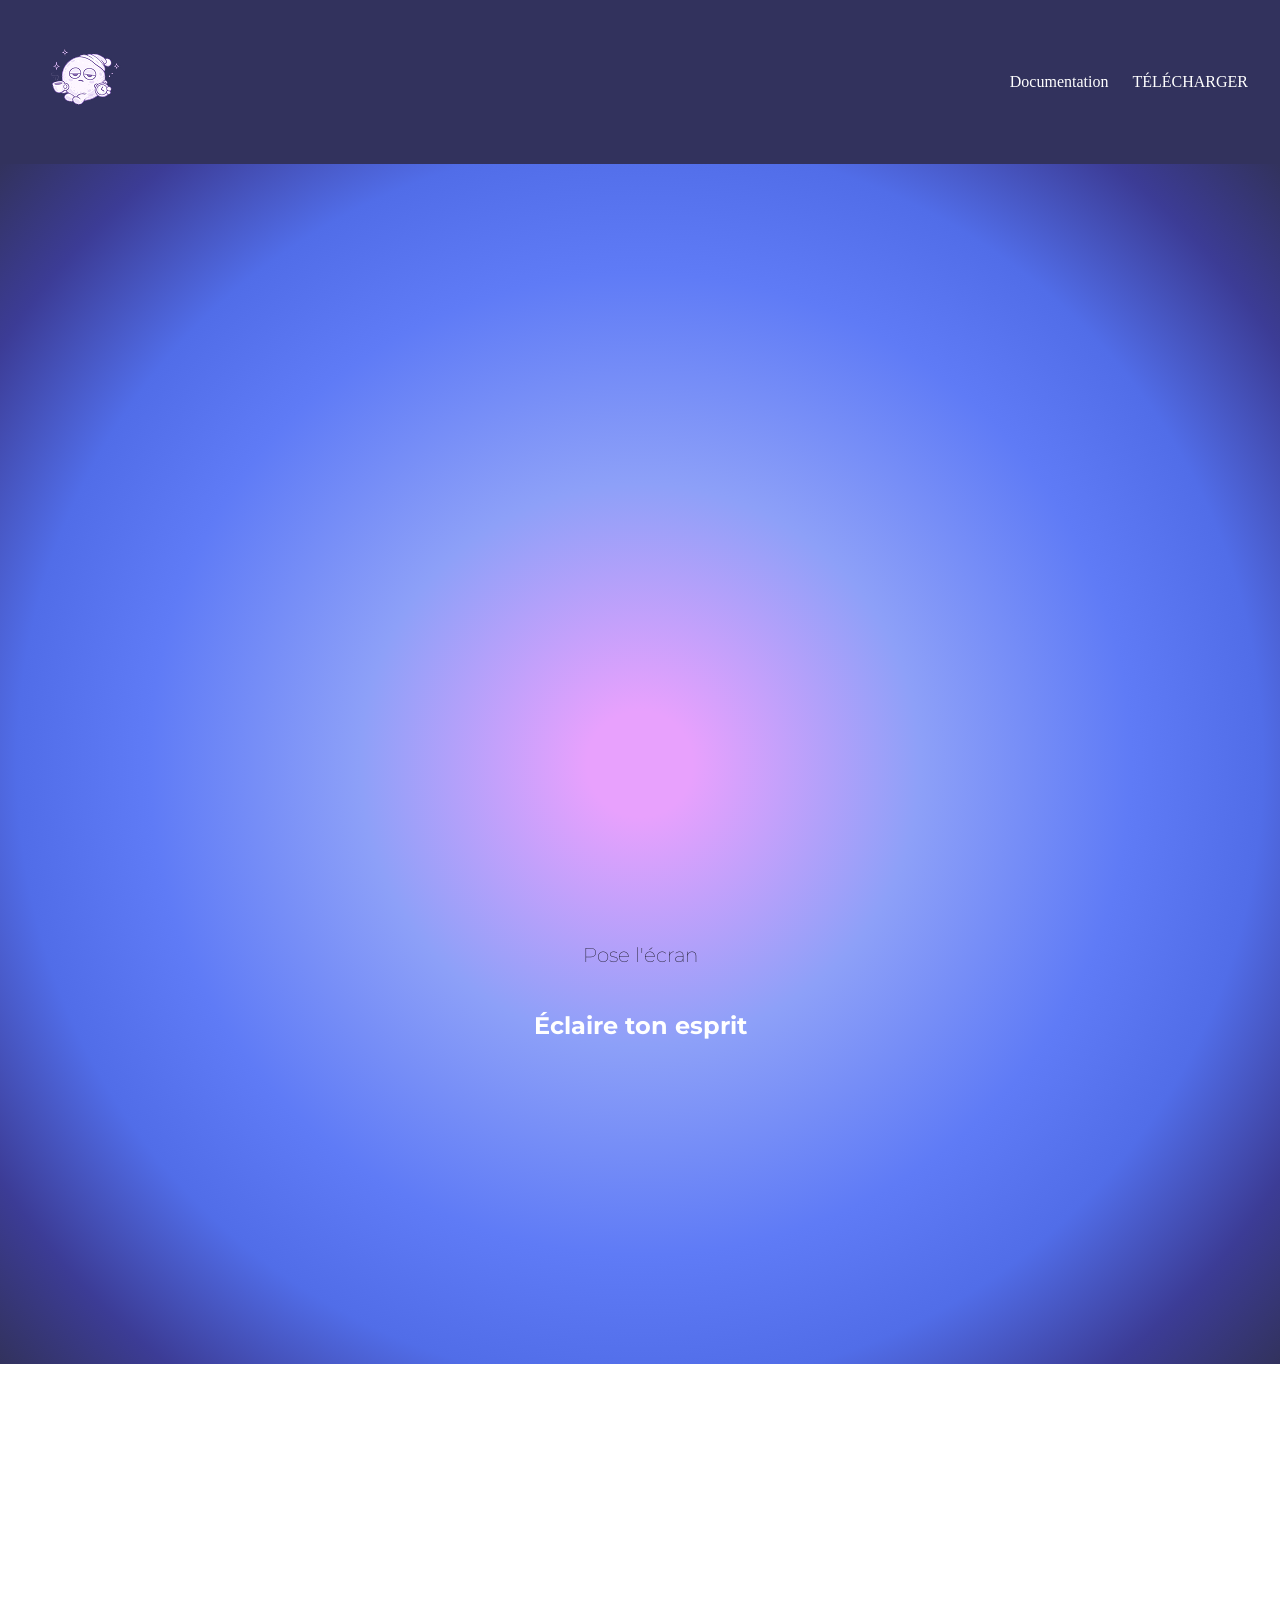
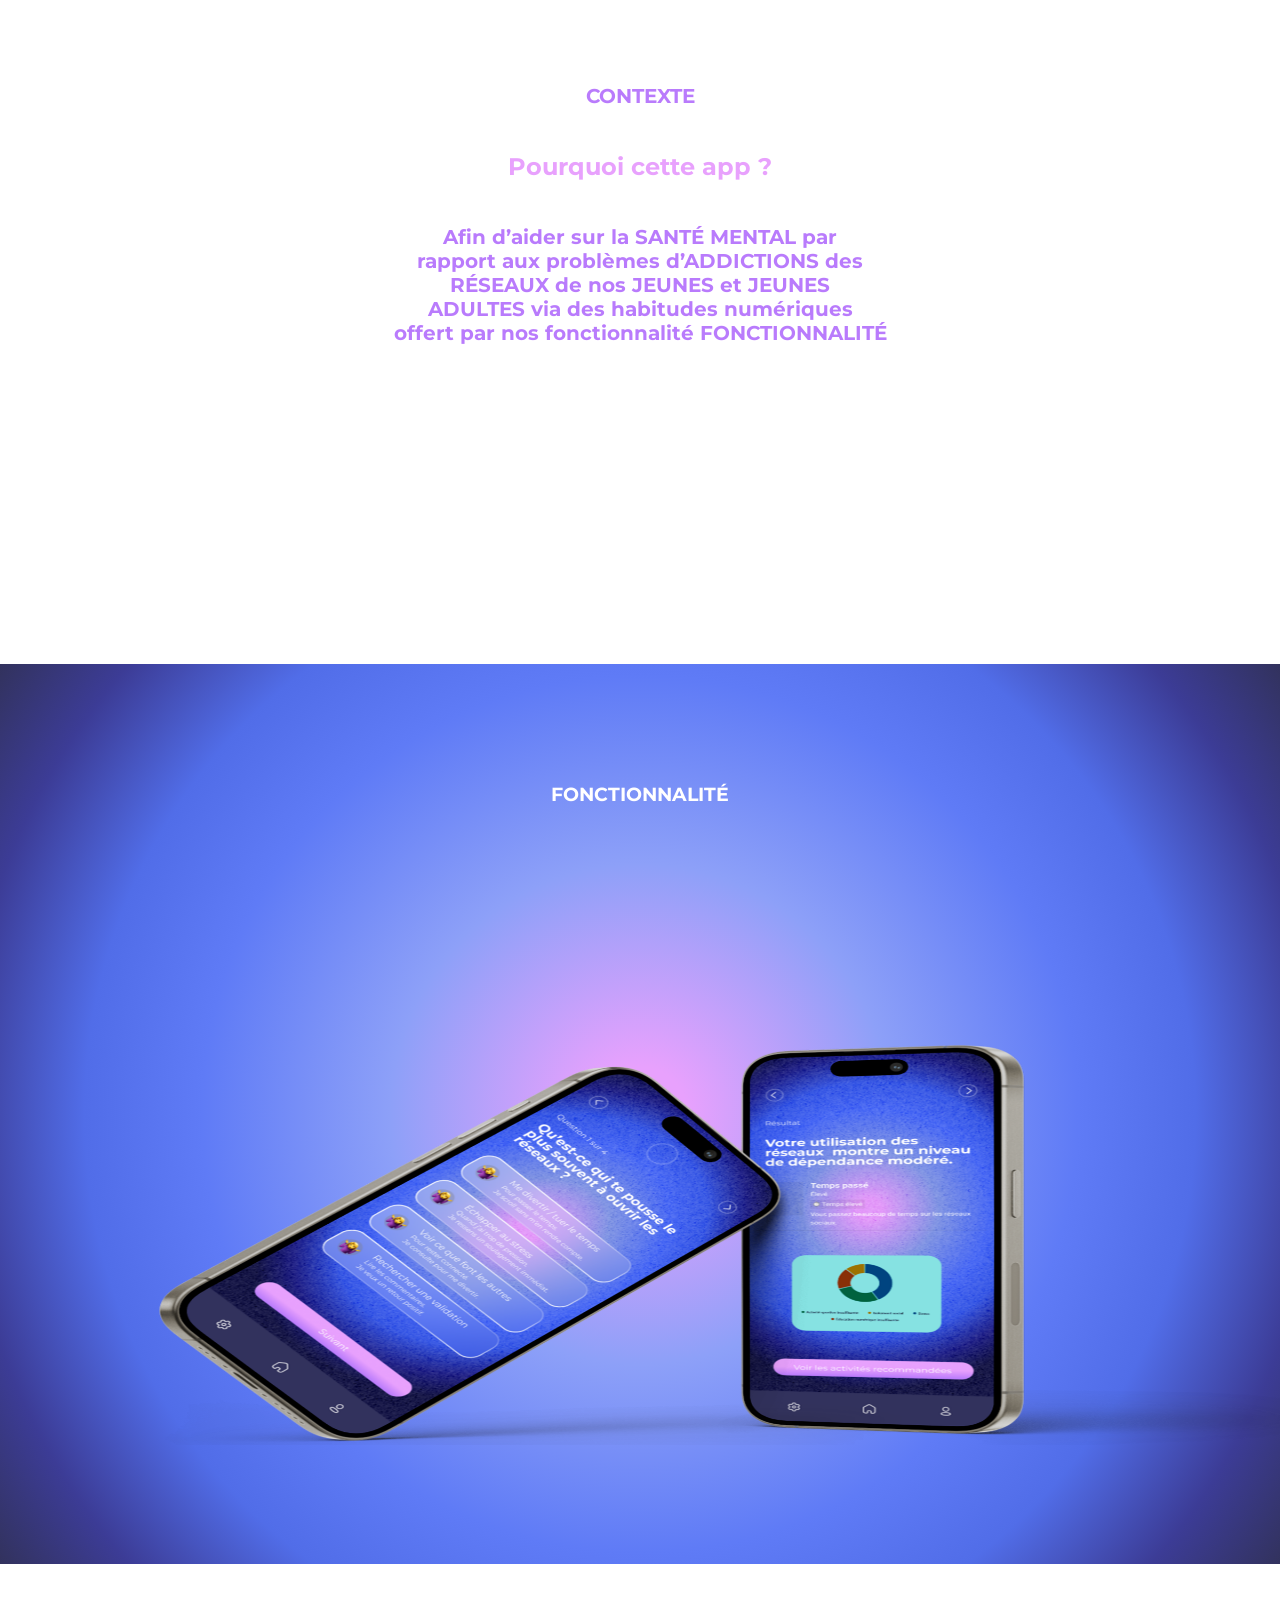
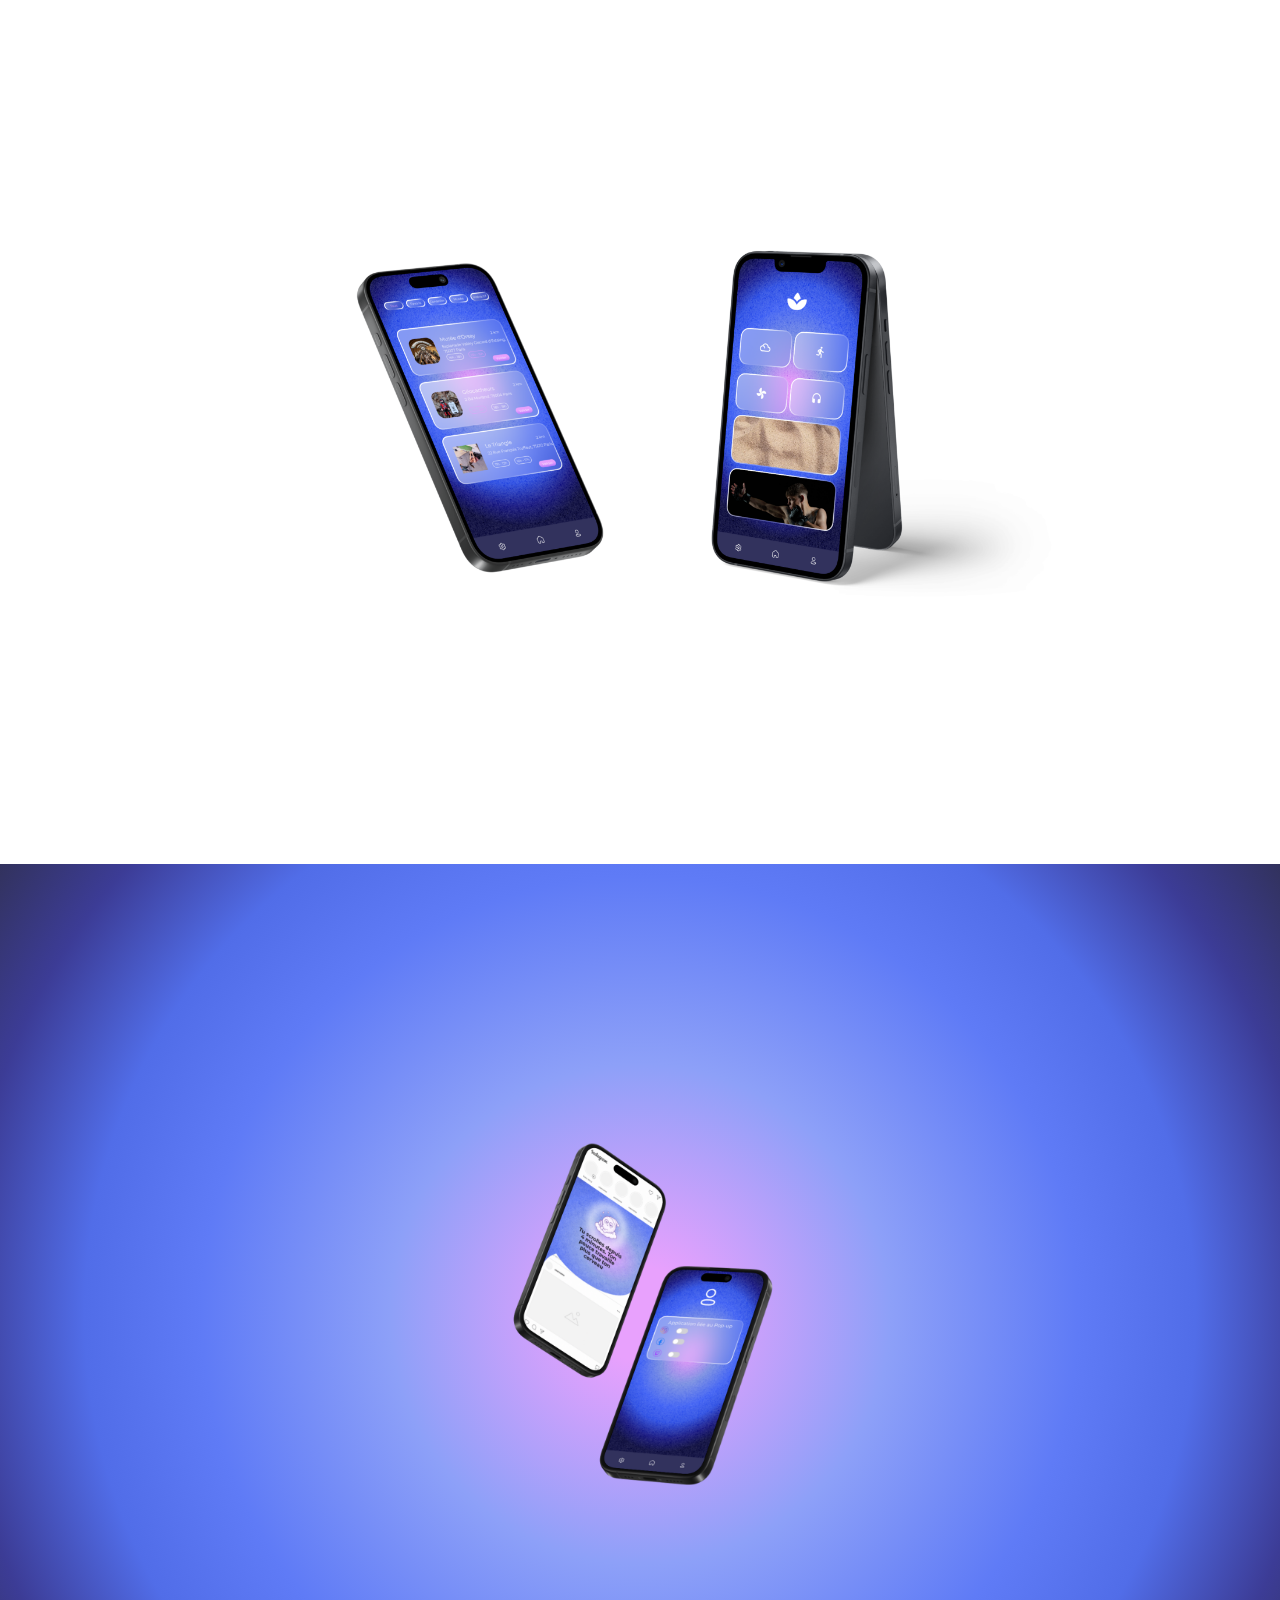
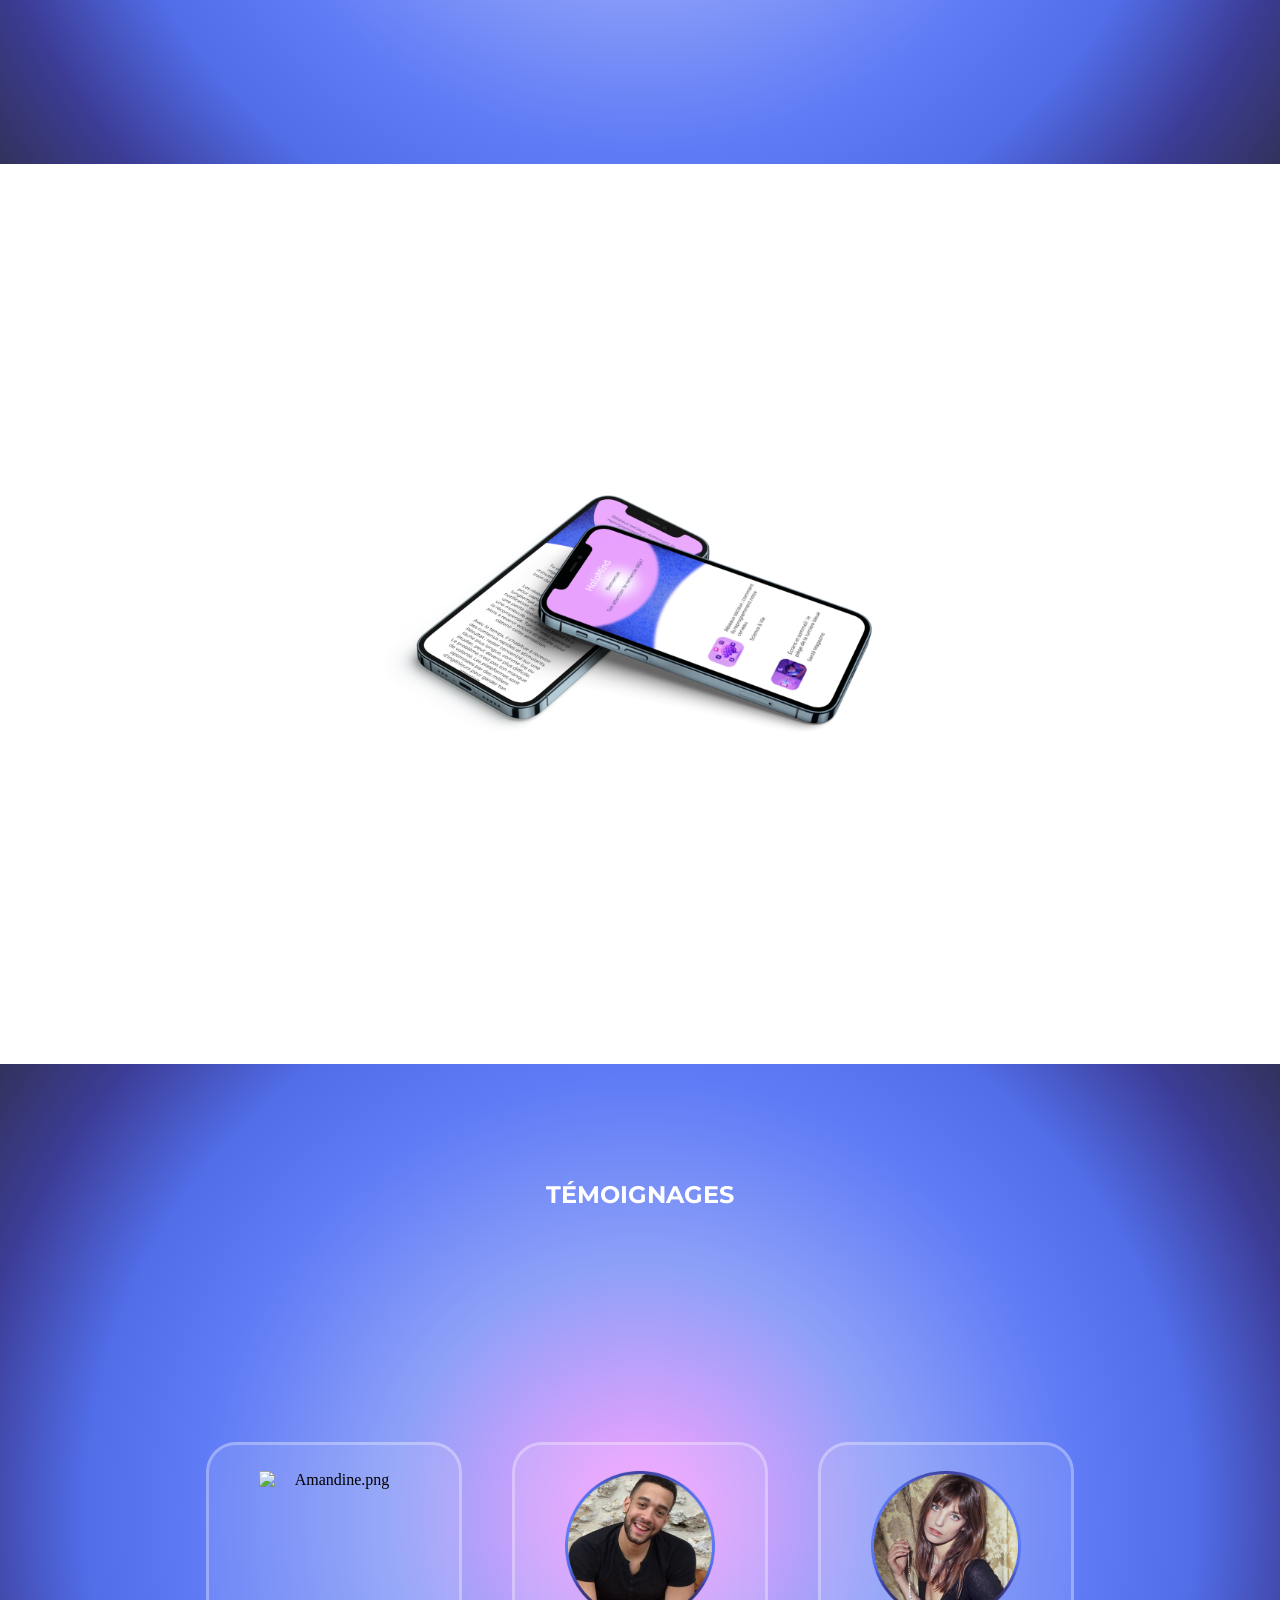
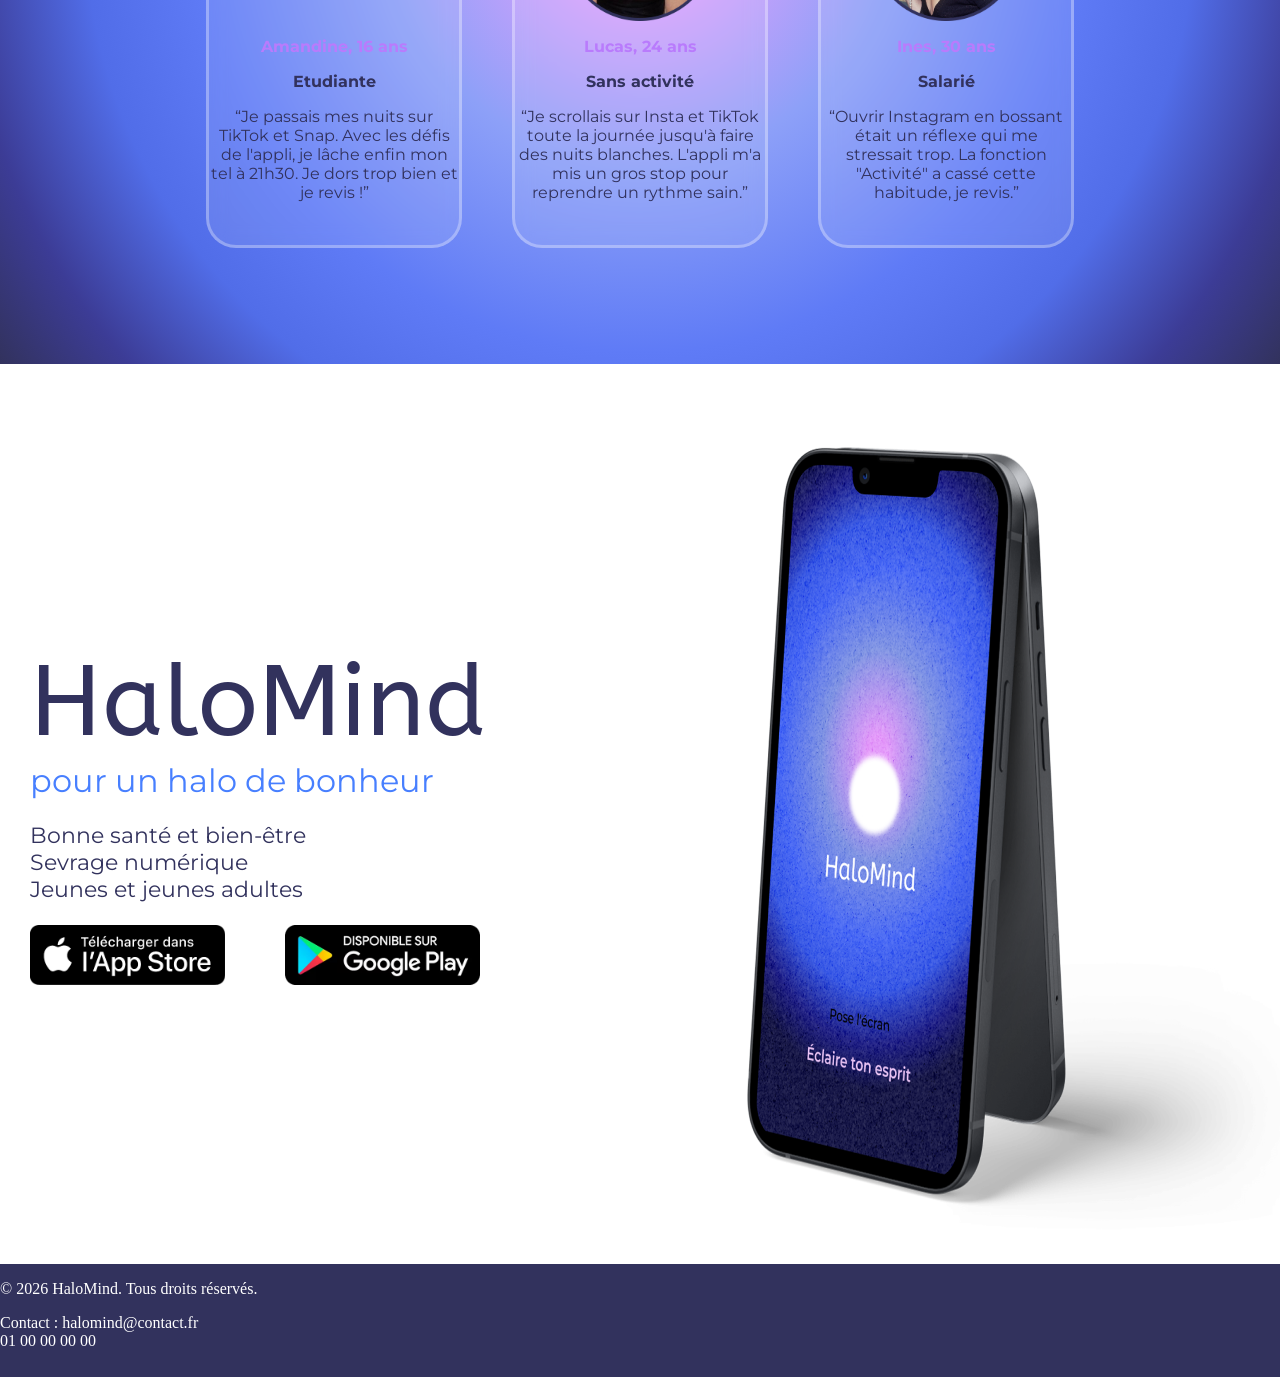
==== index.html @ 7bf3bd56 "12:58" ====
<!DOCTYPE html>
<html>
  <head>
        <meta charset="utf-8" />
        <meta name="viewport" content="width=device-width" />
        <title>Landing Page</title>
        <link rel="stylesheet" href="style.css">
        <link href='https://fonts.googleapis.com/css?family=Montserrat' rel='stylesheet'>
        <link href='https://fonts.googleapis.com/css?family=ABeeZee' rel='stylesheet'>
  </head>
    <body>
        <header>
            <img src="img/logoHaloMind.png" alt="logoHaloMind">
            <div class="text_1_header">
                <a href="doc.html">Documentation</a>
                <a href="#">TÉLÉCHARGER</a>
            </div>
        </header>

        <section id="hero_header" class="radial">
            <p class="text_1_hero_header">Pose l'écran</p>
            <p class="text_2_hero_header">Éclaire ton esprit</p>
        </section>

        <section id="contexte">
            <p class="text_1_context">CONTEXTE</p>
            <p class="text_2_context">Pourquoi cette app ?</p>
            <p class="text_3_context">Afin d’aider sur la SANTÉ MENTAL par<br>rapport aux problèmes d’ADDICTIONS des<br>RÉSEAUX de nos JEUNES et JEUNES<br>ADULTES via des habitudes numériques<br>offert par nos fonctionnalité FONCTIONNALITÉ</p>
        </section>

        <section id="fonctionnalité">
            <article id="fonctionnalite" class="radial">
                <h1 class="h1_fonctionnalite">FONCTIONNALITÉ</h1>
                <img class="img_temoignages" src="img/landing_page/3.fonctionnalites/questionnaire.png" alt="questionnaire.png">
            </article>
            <article id="activites-bien_etre">
                <img class="img_temoignages" src="img/landing_page/3.fonctionnalites/activites-bien_etre.png" alt="activites-bien_etre.png">
            </article>
            <article id="interaction" class="radial">
                <img class="img_temoignages" src="img/landing_page/3.fonctionnalites/interaction.png" alt="interaction.png">
            </article>
            <article id="educatif">
                <img class="img_temoignages" src="img/landing_page/3.fonctionnalites/educatif.png" alt="educatif.png">
            </article>
        </section>

        <section id="temoignages" class="radial">
            <h1>TÉMOIGNAGES</h1>
                <div id="articles_temoignages">
                    <article class="article_temoignages">
                        <img class="image_temoignages" src="img/landing_page/4.temoignages/Amandine.png" alt="Amandine.png">
                        <div class="text_temoignages">
                            <p class="texte_1_temoignages">Amandine, 16 ans</p>
                            <p class="texte_2_temoignages">Etudiante</p>
                            <p class="texte_3_temoignages">“Je passais mes nuits sur TikTok et Snap. Avec les défis de l'appli, je lâche enfin mon tel à 21h30. Je dors trop bien et je revis !”</p>
                        </div>
                    </article>
                    <article class="article_temoignages">
                        <img class="image_temoignages" src="img/landing_page/4.temoignages/Lucas.png" alt="Amandine.png">
                        <div class="text_temoignages">
                            <p class="texte_1_temoignages">Lucas, 24 ans</p>
                            <p class="texte_2_temoignages">Sans activité</p>
                            <p class="texte_3_temoignages">“Je scrollais sur Insta et TikTok toute la journée jusqu'à faire des nuits blanches. L'appli m'a mis un gros stop pour reprendre un rythme sain.”</p>
                        </div>
                    </article>
                    <article class="article_temoignages">
                        <img class="image_temoignages" src="img/landing_page/4.temoignages/Ines.png" alt="Amandine.png">
                        <div class="text_temoignages">
                            <p class="texte_1_temoignages">Ines, 30 ans</p>
                            <p class="texte_2_temoignages">Salarié</p>
                            <p class="texte_3_temoignages">“Ouvrir Instagram en bossant était un réflexe qui me stressait trop. La fonction "Activité" a cassé cette habitude, je revis.”</p>
                        </div>
                    </article>
                </div>
        </section>

        <section id="download">
            <div id="gauche_download">
                <div id="text_download">
                    <p class="text_1_download">HaloMind</p>
                    <p class="text_2_download">pour un halo de bonheur</p>
                </div>
                <p class="text_3_download">Bonne santé et bien-être<br>Sevrage numérique<br>Jeunes et jeunes adultes</p>
                <div id="images_download">
                    <img class="images_download_1" src="img/landing_page/5.download/apple.png" alt="apple.png">
                    <img class="images_download_1" src="img/landing_page/5.download/google.png" alt="google.png">
                </div>
            </div>
            <div id="droite_download">
                <img class="image_download_2" src="img/landing_page/5.download/iphone.png" alt="iphone.png">
            </div>
        </section>

        <footer>
            <p>© 2026 HaloMind. Tous droits réservés.</p>
            <p>Contact : halomind@contact.fr<br>01 00 00 00 00</p>
            <img src="  " alt="">
        </footer>
    </body>
</html>
---- style.css ----
/* GENERAL */

html {
  height: 100%;
  width: 100%;
}

body{
  margin: 0;
  width: 100%;
  display: flex;
  flex-direction: column;
}

header{
  display: flex;
  justify-content: space-between;
  align-items: center;
  background: #32325D;
  height: 100px;
  padding: 32px 32px;
}

h1{
  display: flex;
  justify-content: center;
  color: white;
  margin: 0;
}

h4{
  display: flex;
  justify-content: center;
  color: white;
  margin: 0;
}

/* FOND RADIAL */

.radial {
  background: 
      url('../img/Rectangle 4169.png'),
      radial-gradient(circle, 
          rgb(232, 161, 253) 6%,   /* #E8A1FD à 100% */
          rgb(232, 161, 253) 6%,   /* #E8A1FD à 100% */
          rgb(141, 160, 248) 32%,  /* #8DA0F8 à 100% */
          rgb(95, 123, 246) 56%,   /* #5F7BF6 à 100% */
          rgb(81, 109, 232) 71%,   /* #516DE8 à 100% */
          rgb(60, 60, 150) 87%,    /* #3C3C96 à 100% */
          rgb(50, 50, 93) 100%     /* #32325D à 100% */
      );
  background-blend-mode: multiply; 
  background-size: cover;
  background-position: center;
}

/* HEADER */
header a{
  color: white;
  text-decoration: none;
}

header .text_1_header{
  display: flex;
  gap: 24px;
}

/* HERO_HEADER */

#hero_header {
  display: flex;
  flex-direction: column;
  justify-content: flex-end;
  align-items: center;
  padding-bottom: 300px;
  width: 100%;
  min-height: 100vh;
  display: flex;
}

.text_1_hero_header{
  font-size: 20px;
  font-weight: lighter;
  font-family: 'Montserrat';
}

.text_2_hero_header{
  font-size: 24px;
  font-weight: bold;
  font-family: 'Montserrat';
  color: white;
}

/* CONTEXTE */

#contexte{
  display: flex;
  flex-direction: column;
  justify-content: center;
  align-items: center;
  text-align: center;
  height: 100vh;
}

.text_1_context{
  font-size: 20px;
  font-weight: bold;
  font-family: 'Montserrat';
  color: #B97BFC;
}

.text_2_context{
  font-size: 24px;
  font-weight: bold;
  font-family: 'Montserrat';
  color: #E8A1FD;
}

.text_3_context{
  font-size: 20px;
  font-weight: bold;
  font-family: 'Montserrat';
  color: #B97BFC
}

/* FONCTIONNALITE */

#fonctionnalité{
  display: flex;
  flex-direction: column;
}

.img_temoignages{
  height: 400px;
}

#fonctionnalite{
  display: flex;
  flex-direction: column;
  justify-content: space-around;
  height: 100vh;
}

.h1_fonctionnalite{
  justify-content: center;
  align-items: center;
  font-family: 'Montserrat';
}

#activites-bien_etre{
  display: flex;
  justify-content: center;
  align-items: center;
  height: 100vh;
}

#interaction{
  display: flex;
  justify-content: center;
  align-items: center;
  height: 100vh;
}

#educatif{
  display: flex;
  justify-content: center;
  align-items: center;
  height: 100vh;
}

/* TEMOIGNAGES */

#temoignages{
  display: flex;
  flex-direction: column;
  justify-content: space-around;
  height: 100vh;
}

#temoignages h1{
  font-family: 'Montserrat';
}

#articles_temoignages{
  display: flex;
  justify-content: center;
  gap: 50px;
}

.article_temoignages{
  display: flex;
  flex-direction: column;
  justify-content: center;
  align-items: center;
  text-align: center;
  height: 400px;
  width: 250px;
  border-radius: 30px;
  background: rgba(255, 255, 255, 0.1);
  backdrop-filter: blur(10px);
  border: 3px solid rgb(255, 255, 255, 0.3);
}

.image_temoignages{
  height: 150px;
  width: 150px;
}

.texte_1_temoignages{
  color: #B97BFC;
  font-weight:bold;
  font-family: 'Montserrat';
}

.texte_2_temoignages{
  color: #32325D;
  font-family: 'Montserrat';
  font-weight:bold;
}

.texte_3_temoignages{
  color: #32325D;
  font-family: 'Montserrat';
  /* font-weight: lighter; */
}

/* DOWNLOAD */

#download{
  display: flex;
  height: 100vh;
}

#gauche_download{
  display: flex;
  flex-direction: column;
  padding-left: 30px;
  justify-content: center;
  width: 50%;
}

#text_download{
  display: flex;
  flex-direction: column;
}

.text_1_download{
  font-size: 100px;
  color: #32325D;
  font-family: 'ABeeZee';
  margin: 0;
}

.text_2_download{
  font-size: 32px;
  color: #477FFF;
  font-family: 'Montserrat';
  padding: 0px;
  margin: 0;
}

.text_3_download{
  font-size: 22px;
  color: #32325D;
  font-family: 'Montserrat';
  padding: 0px;
}

#droite_download{
  display: flex;
  justify-content: flex-end;
  width: 50%;
}

#images_download{
  display: flex;
  gap: 60px;
}

.images_download_1{
  height: 60px;
}

.image_download_2{
  width: 533.33px;
}

/* FOOTER */

footer{
  height: 113px;
  background: #32325D;
}

footer p{
  color: white;
}
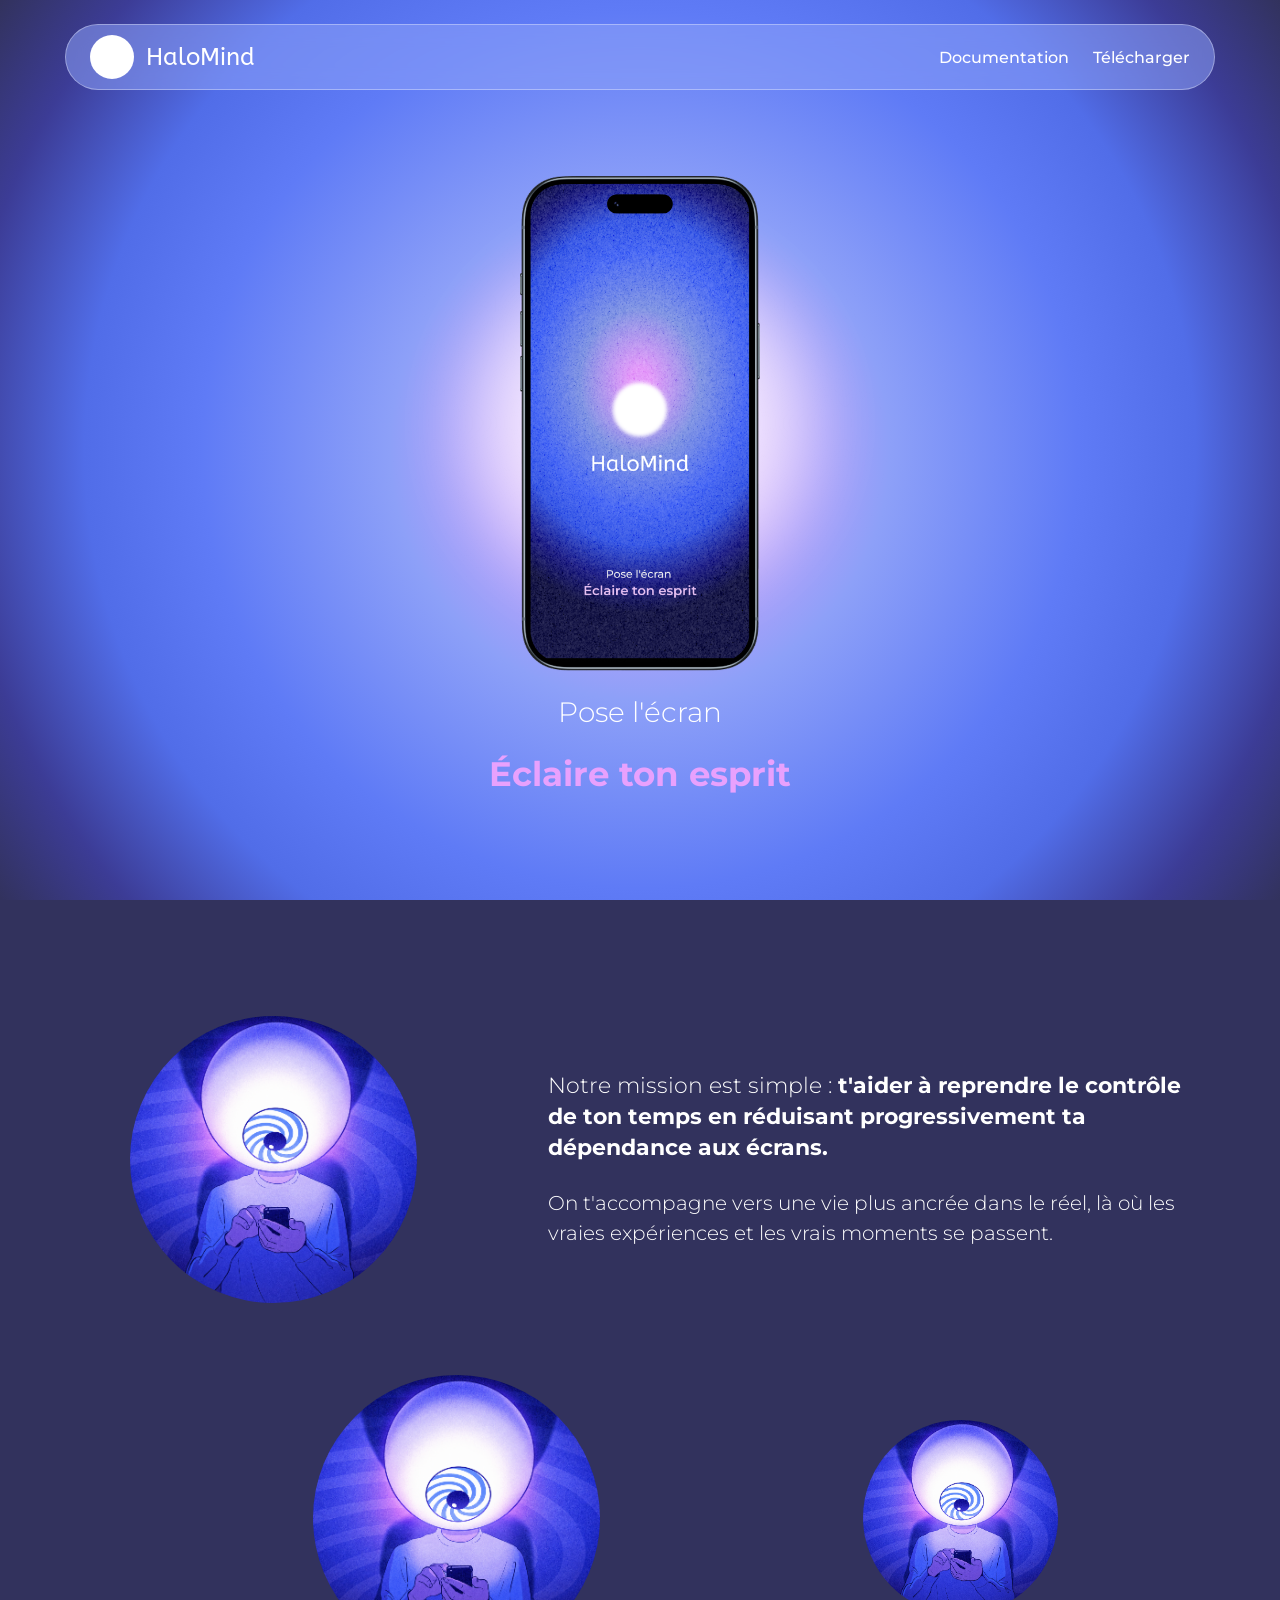
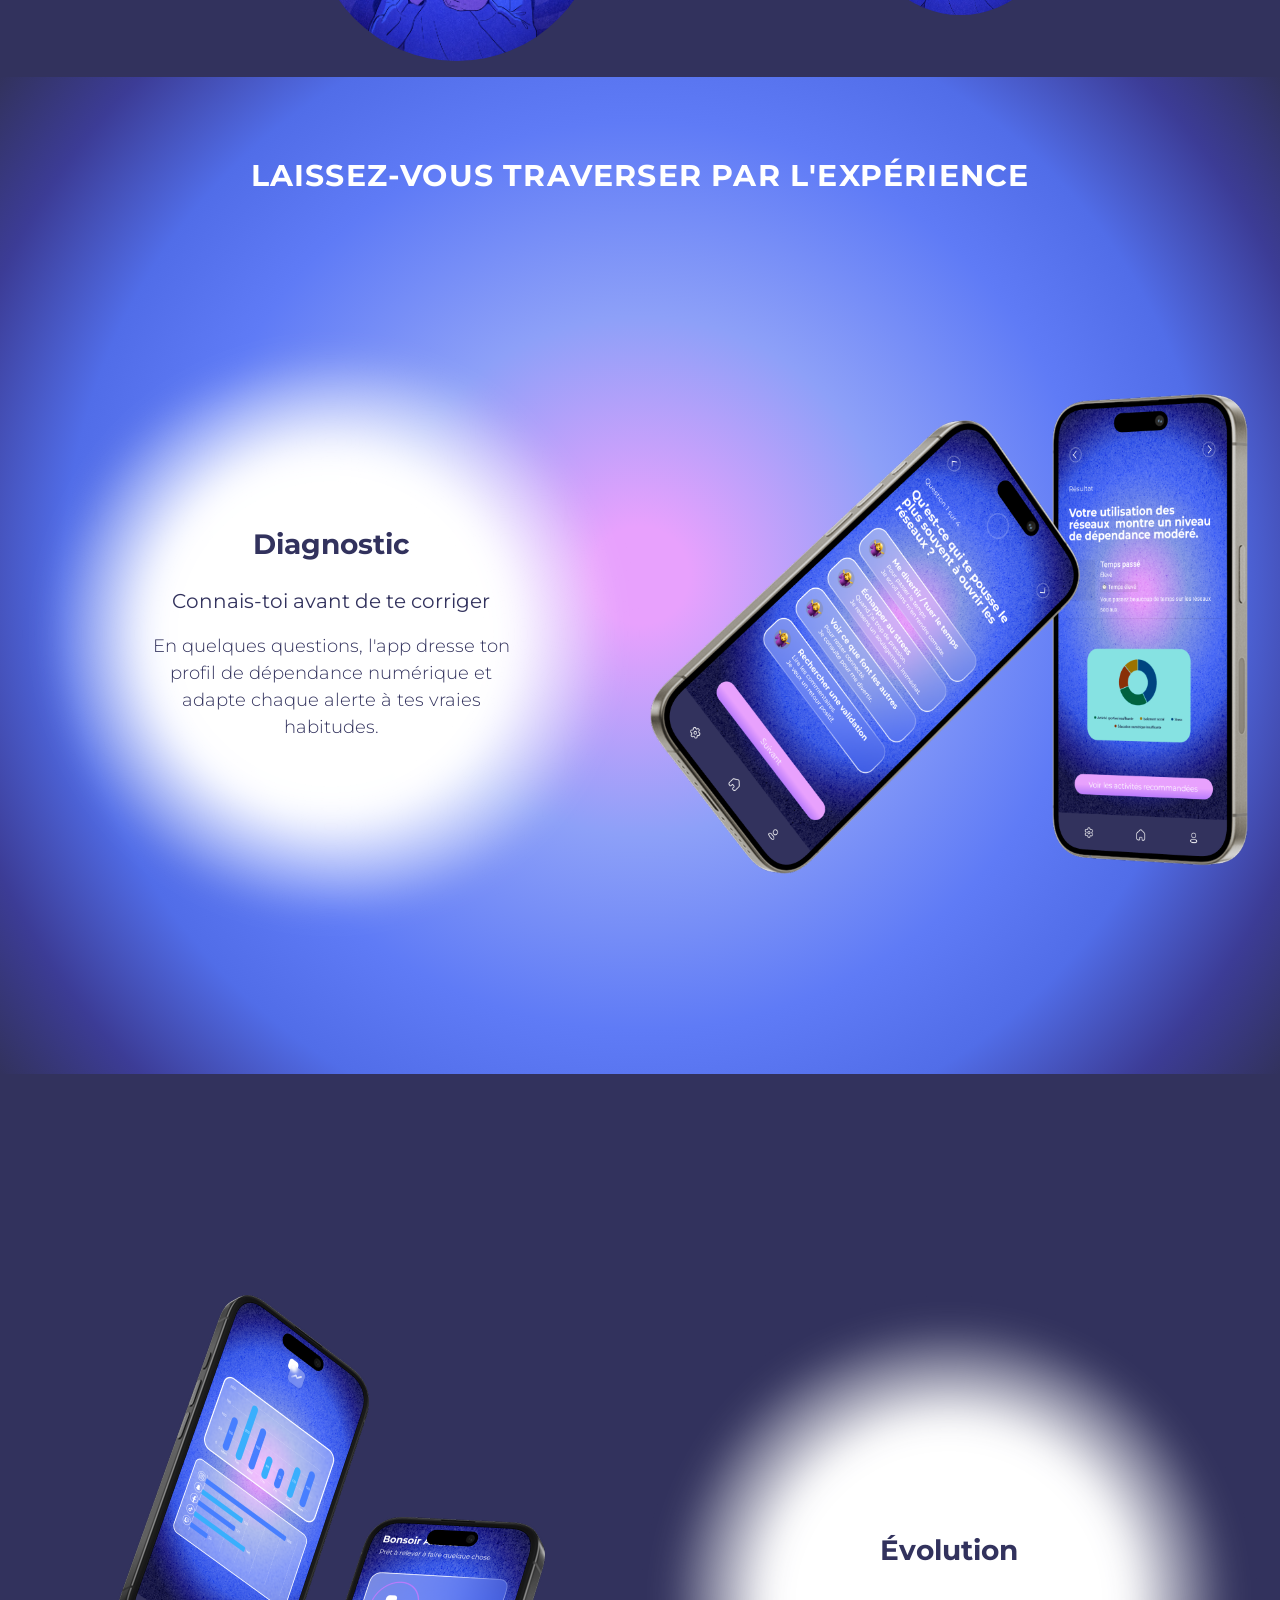
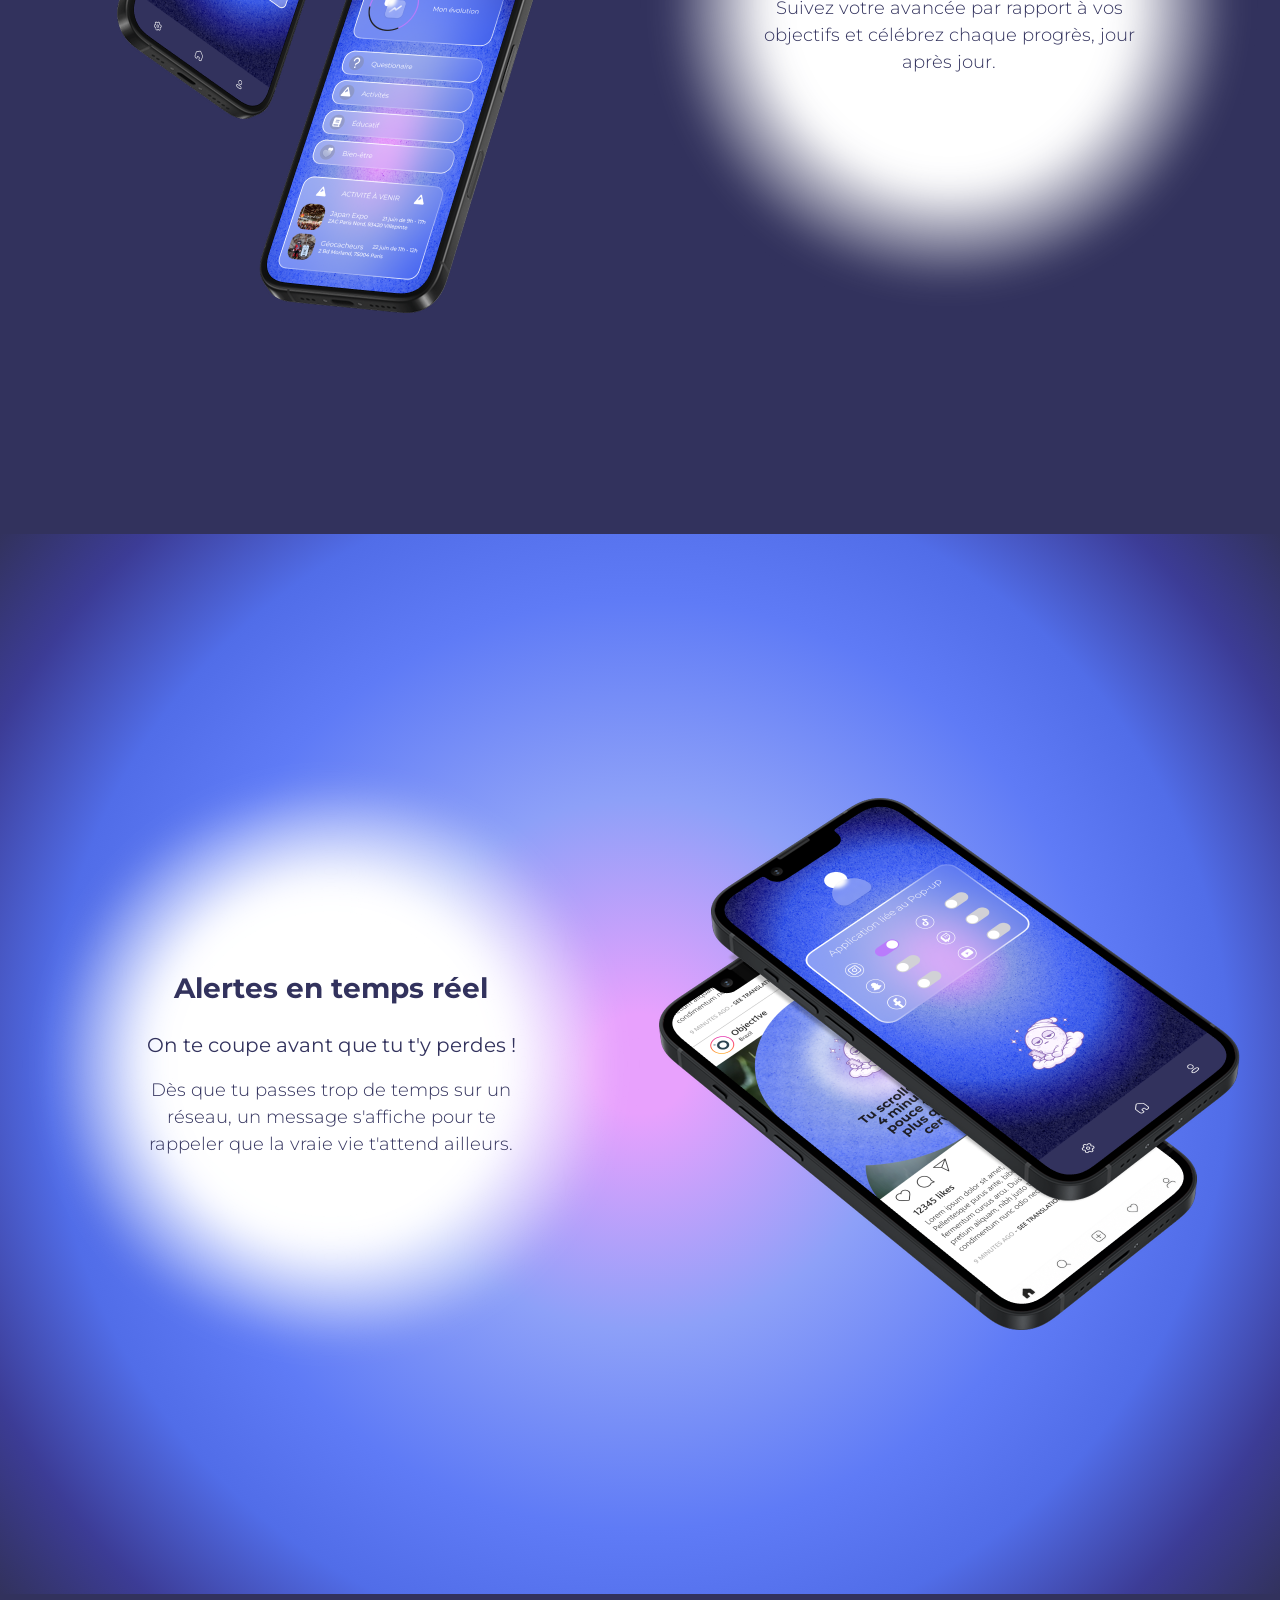
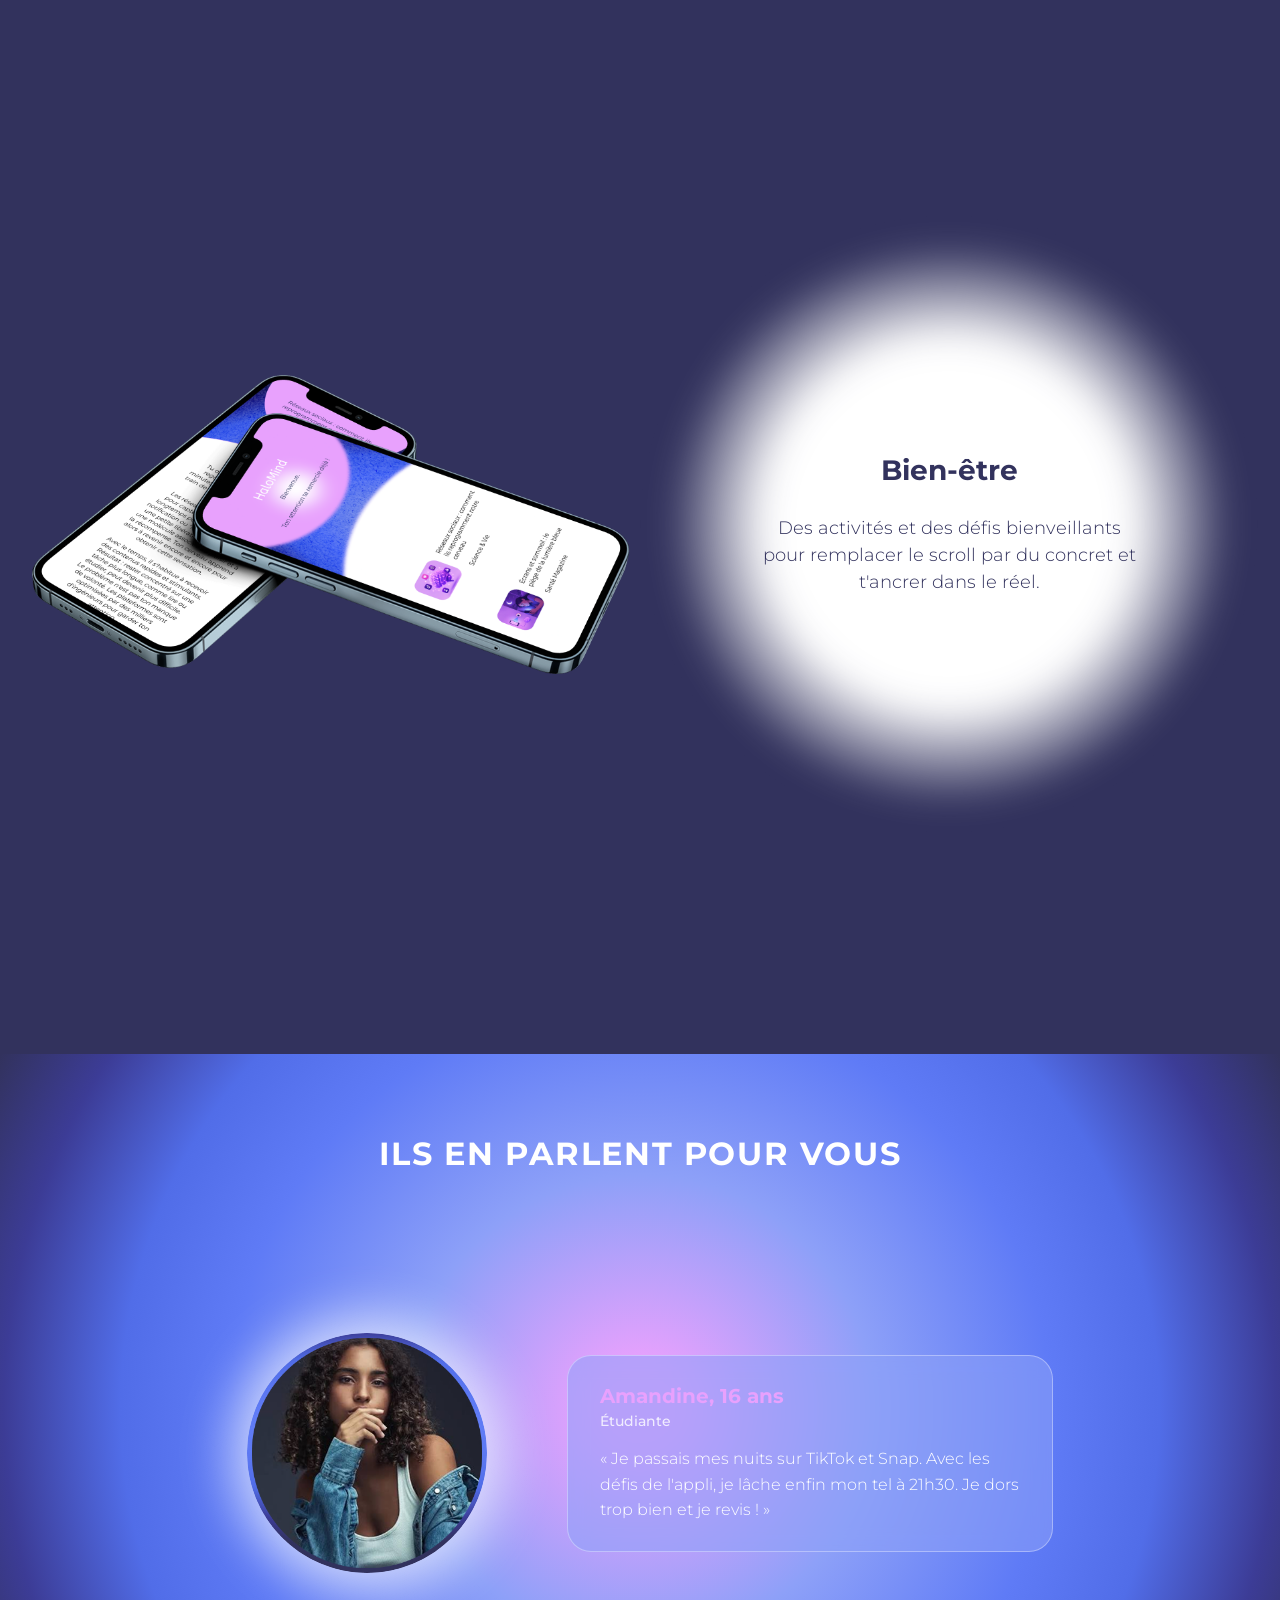
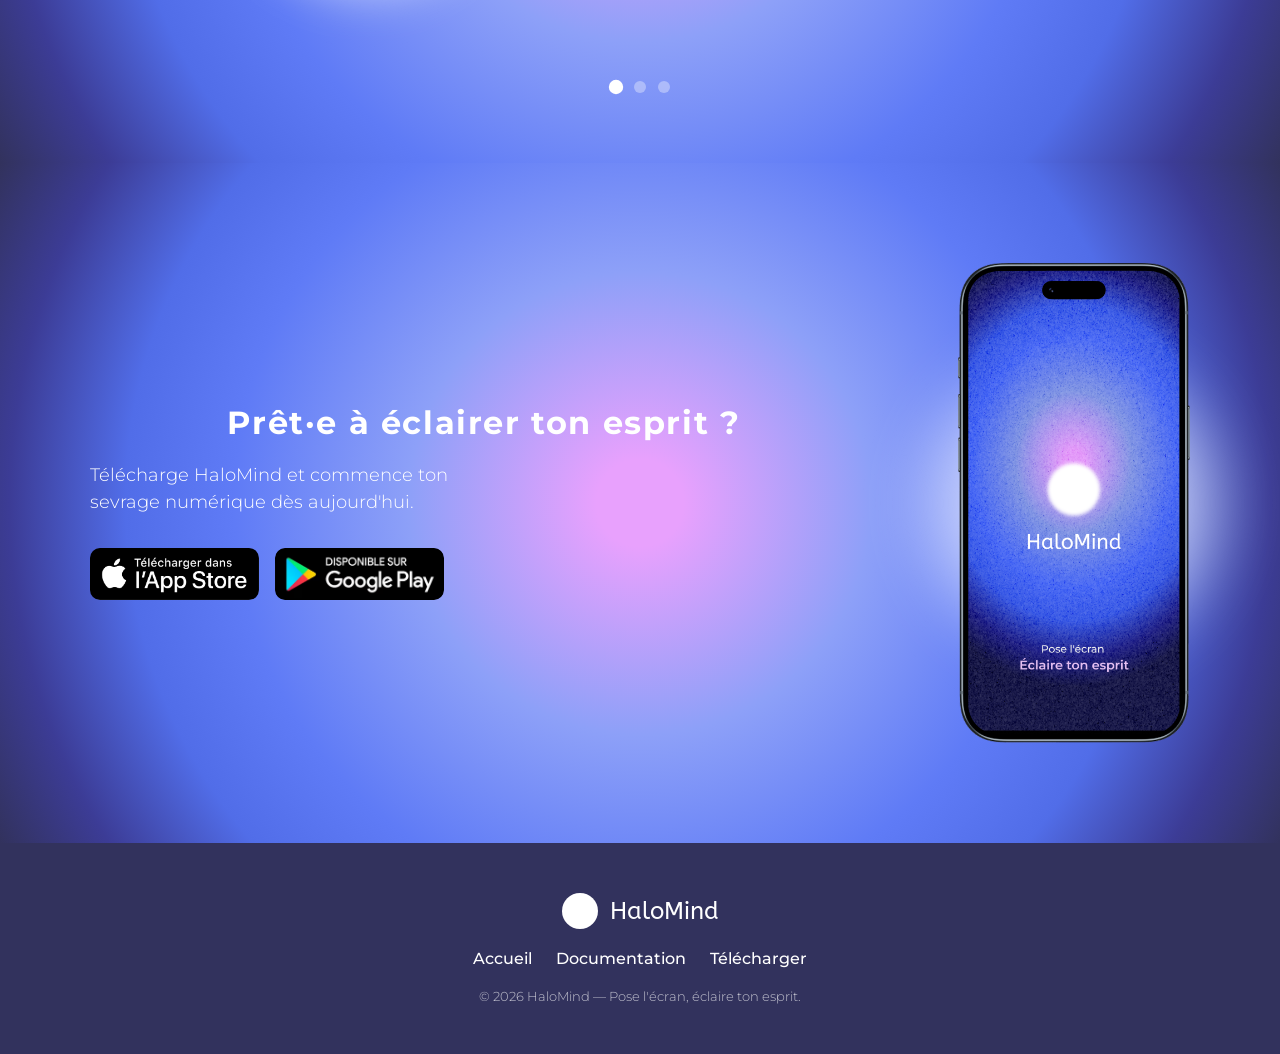
==== commit 4988733f: "Refonte landing : nav, hero, contexte, fonctionnalités, témoignages, download" ====
--- a/index.html
+++ b/index.html
@@ -5,96 +5,183 @@
         <meta name="viewport" content="width=device-width" />
         <title>Landing Page</title>
         <link rel="stylesheet" href="style.css">
-        <link href='https://fonts.googleapis.com/css?family=Montserrat' rel='stylesheet'>
-        <link href='https://fonts.googleapis.com/css?family=ABeeZee' rel='stylesheet'>
+        <link rel="stylesheet" href="index.css">
   </head>
     <body>
         <header>
-            <img src="img/logoHaloMind.png" alt="logoHaloMind">
-            <div class="text_1_header">
-                <a href="doc.html">Documentation</a>
-                <a href="#">TÉLÉCHARGER</a>
-            </div>
+            <nav class="navbar">
+                <a class="navbar__brand" href="index.html">
+                    <span class="circle"></span>
+                    <span class="navbar__name">HaloMind</span>
+                </a>
+                <div class="navbar__links">
+                    <a href="doc.html">Documentation</a>
+                    <a href="https://www.figma.com/proto/wf31OGe4L5dS1TVWhRtkSv/Application-Groupe-3?node-id=7284-3832&viewport=946%2C283%2C0.15&t=S5KwPIoOru4DIEJY-1&scaling=min-zoom&content-scaling=fixed&starting-point-node-id=7284%3A3832&show-proto-sidebar=1&page-id=1%3A3">Télécharger</a>
+                </div>
+            </nav>
         </header>
 
         <section id="hero_header" class="radial">
+            <div class="hero__stage">
+                <span class="hero__halo"></span>
+                <img class="hero__asset" src="img/header/hero.png" alt="Aperçu de l'application HaloMind">
+            </div>
             <p class="text_1_hero_header">Pose l'écran</p>
             <p class="text_2_hero_header">Éclaire ton esprit</p>
         </section>
 
         <section id="contexte">
-            <p class="text_1_context">CONTEXTE</p>
-            <p class="text_2_context">Pourquoi cette app ?</p>
-            <p class="text_3_context">Afin d’aider sur la SANTÉ MENTAL par<br>rapport aux problèmes d’ADDICTIONS des<br>RÉSEAUX de nos JEUNES et JEUNES<br>ADULTES via des habitudes numériques<br>offert par nos fonctionnalité FONCTIONNALITÉ</p>
+            <div class="context__grid">
+                <figure class="context__visual context__visual--lg">
+                    <img src="img/landing_page/3.fonctionnalites/context1.png" alt="Personne absorbée par son écran">
+                </figure>
+                <div class="context__text">
+                    <p class="context__lead">Notre mission est simple : <strong>t'aider à reprendre le contrôle de ton temps en réduisant progressivement ta dépendance aux écrans.</strong></p>
+                    <p class="context__body">On t'accompagne vers une vie plus ancrée dans le réel, là où les vraies expériences et les vrais moments se passent.</p>
+                </div>
+                <figure class="context__visual context__visual--md">
+                    <img src="img/landing_page/3.fonctionnalites/context1.png" alt="">
+                </figure>
+                <figure class="context__visual context__visual--sm">
+                    <img src="img/landing_page/3.fonctionnalites/context1.png" alt="">
+                </figure>
+            </div>
+            
         </section>
 
         <section id="fonctionnalité">
-            <article id="fonctionnalite" class="radial">
-                <h1 class="h1_fonctionnalite">FONCTIONNALITÉ</h1>
-                <img class="img_temoignages" src="img/landing_page/3.fonctionnalites/questionnaire.png" alt="questionnaire.png">
+            <div class="features-intro radial">
+                <p class="features-tagline">LAISSEZ-VOUS TRAVERSER PAR L'EXPÉRIENCE</p>
+                <article class="feature feature--text-left">
+                    <div class="feature__text-wrap">
+                        <span class="feature__halo"></span>
+                        <div class="feature__text">
+                            <h3 class="feature__title">Diagnostic</h3>
+                            <p class="feature__subtitle">Connais-toi avant de te corriger</p>
+                            <p class="feature__desc">En quelques questions, l'app dresse ton profil de dépendance numérique et adapte chaque alerte à tes vraies habitudes.</p>
+                        </div>
+                    </div>
+                    <div class="feature__visual">
+                        <img src="img/landing_page/3.fonctionnalites/Fonction1.png" alt="Écrans de diagnostic">
+                    </div>
+                </article>
+            </div>
+
+            <article class="feature feature--text-right feature--dark">
+                <div class="feature__text-wrap">
+                    <span class="feature__halo"></span>
+                    <div class="feature__text">
+                        <h3 class="feature__title">Évolution</h3>
+                        <p class="feature__desc">Suivez votre avancée par rapport à vos objectifs et célébrez chaque progrès, jour après jour.</p>
+                    </div>
+                </div>
+                <div class="feature__visual">
+                    <img src="img/landing_page/3.fonctionnalites/Fonction2.png" alt="Écrans de suivi d'évolution">
+                </div>
             </article>
-            <article id="activites-bien_etre">
-                <img class="img_temoignages" src="img/landing_page/3.fonctionnalites/activites-bien_etre.png" alt="activites-bien_etre.png">
+
+            <article class="feature feature--text-left radial">
+                <div class="feature__text-wrap">
+                    <span class="feature__halo"></span>
+                    <div class="feature__text">
+                        <h3 class="feature__title">Alertes en temps réel</h3>
+                        <p class="feature__subtitle">On te coupe avant que tu t'y perdes !</p>
+                        <p class="feature__desc">Dès que tu passes trop de temps sur un réseau, un message s'affiche pour te rappeler que la vraie vie t'attend ailleurs.</p>
+                    </div>
+                </div>
+                <div class="feature__visual">
+                    <img src="img/landing_page/3.fonctionnalites/Fonction3.png" alt="Écrans d'alertes">
+                </div>
             </article>
-            <article id="interaction" class="radial">
-                <img class="img_temoignages" src="img/landing_page/3.fonctionnalites/interaction.png" alt="interaction.png">
-            </article>
-            <article id="educatif">
-                <img class="img_temoignages" src="img/landing_page/3.fonctionnalites/educatif.png" alt="educatif.png">
+
+            <article class="feature feature--text-right feature--dark">
+                <div class="feature__text-wrap">
+                    <span class="feature__halo"></span>
+                    <div class="feature__text">
+                        <h3 class="feature__title">Bien-être</h3>
+                        <p class="feature__desc">Des activités et des défis bienveillants pour remplacer le scroll par du concret et t'ancrer dans le réel.</p>
+                    </div>
+                </div>
+                <div class="feature__visual">
+                    <img src="img/landing_page/3.fonctionnalites/Fonction4.png" alt="Écrans bien-être">
+                </div>
             </article>
         </section>
 
         <section id="temoignages" class="radial">
-            <h1>TÉMOIGNAGES</h1>
-                <div id="articles_temoignages">
-                    <article class="article_temoignages">
-                        <img class="image_temoignages" src="img/landing_page/4.temoignages/Amandine.png" alt="Amandine.png">
-                        <div class="text_temoignages">
-                            <p class="texte_1_temoignages">Amandine, 16 ans</p>
-                            <p class="texte_2_temoignages">Etudiante</p>
-                            <p class="texte_3_temoignages">“Je passais mes nuits sur TikTok et Snap. Avec les défis de l'appli, je lâche enfin mon tel à 21h30. Je dors trop bien et je revis !”</p>
-                        </div>
-                    </article>
-                    <article class="article_temoignages">
-                        <img class="image_temoignages" src="img/landing_page/4.temoignages/Lucas.png" alt="Amandine.png">
-                        <div class="text_temoignages">
-                            <p class="texte_1_temoignages">Lucas, 24 ans</p>
-                            <p class="texte_2_temoignages">Sans activité</p>
-                            <p class="texte_3_temoignages">“Je scrollais sur Insta et TikTok toute la journée jusqu'à faire des nuits blanches. L'appli m'a mis un gros stop pour reprendre un rythme sain.”</p>
-                        </div>
-                    </article>
-                    <article class="article_temoignages">
-                        <img class="image_temoignages" src="img/landing_page/4.temoignages/Ines.png" alt="Amandine.png">
-                        <div class="text_temoignages">
-                            <p class="texte_1_temoignages">Ines, 30 ans</p>
-                            <p class="texte_2_temoignages">Salarié</p>
-                            <p class="texte_3_temoignages">“Ouvrir Instagram en bossant était un réflexe qui me stressait trop. La fonction "Activité" a cassé cette habitude, je revis.”</p>
-                        </div>
-                    </article>
+            <h1 class="section__title">ILS EN PARLENT POUR VOUS</h1>
+            <div class="carousel" id="carousel">
+                <article class="testimonial testimonial--left is-active">
+                    <figure class="testimonial__photo">
+                        <span class="testimonial__halo"></span>
+                        <img src="img/landing_page/4.temoignages/amandine.png" alt="Amandine">
+                    </figure>
+                    <div class="testimonial__card frosted">
+                        <p class="testimonial__name">Amandine, 16 ans</p>
+                        <p class="testimonial__role">Étudiante</p>
+                        <p class="testimonial__quote">« Je passais mes nuits sur TikTok et Snap. Avec les défis de l'appli, je lâche enfin mon tel à 21h30. Je dors trop bien et je revis ! »</p>
+                    </div>
+                </article>
+                <article class="testimonial testimonial--right">
+                    <figure class="testimonial__photo">
+                        <span class="testimonial__halo"></span>
+                        <img src="img/landing_page/4.temoignages/Lucas.png" alt="Lucas">
+                    </figure>
+                    <div class="testimonial__card frosted">
+                        <p class="testimonial__name">Lucas, 24 ans</p>
+                        <p class="testimonial__role">Sans activité</p>
+                        <p class="testimonial__quote">« Je scrollais sur Insta et TikTok toute la journée jusqu'à faire des nuits blanches. L'appli m'a mis un gros stop pour reprendre un rythme sain. »</p>
+                    </div>
+                </article>
+                <article class="testimonial testimonial--top">
+                    <figure class="testimonial__photo">
+                        <span class="testimonial__halo"></span>
+                        <img src="img/landing_page/4.temoignages/Ines.png" alt="Ines">
+                    </figure>
+                    <div class="testimonial__card frosted">
+                        <p class="testimonial__name">Ines, 30 ans</p>
+                        <p class="testimonial__role">Salariée</p>
+                        <p class="testimonial__quote">« Ouvrir Instagram en bossant était un réflexe qui me stressait trop. La fonction "Activité" a cassé cette habitude, je revis. »</p>
+                    </div>
+                </article>
+                <div class="carousel__dots" id="carouselDots">
+                    <button class="carousel__dot is-active" data-index="0" aria-label="Témoignage 1"></button>
+                    <button class="carousel__dot" data-index="1" aria-label="Témoignage 2"></button>
+                    <button class="carousel__dot" data-index="2" aria-label="Témoignage 3"></button>
                 </div>
-        </section>
-
-        <section id="download">
-            <div id="gauche_download">
-                <div id="text_download">
-                    <p class="text_1_download">HaloMind</p>
-                    <p class="text_2_download">pour un halo de bonheur</p>
-                </div>
-                <p class="text_3_download">Bonne santé et bien-être<br>Sevrage numérique<br>Jeunes et jeunes adultes</p>
-                <div id="images_download">
-                    <img class="images_download_1" src="img/landing_page/5.download/apple.png" alt="apple.png">
-                    <img class="images_download_1" src="img/landing_page/5.download/google.png" alt="google.png">
-                </div>
-            </div>
-            <div id="droite_download">
-                <img class="image_download_2" src="img/landing_page/5.download/iphone.png" alt="iphone.png">
             </div>
         </section>
 
-        <footer>
-            <p>© 2026 HaloMind. Tous droits réservés.</p>
-            <p>Contact : halomind@contact.fr<br>01 00 00 00 00</p>
-            <img src="  " alt="">
+        <section id="download" class="radial">
+            <div class="download__inner">
+                <div class="download__text">
+                    <h1 class="section__title section__title--left">Prêt·e à éclairer ton esprit ?</h1>
+                    <p class="download__lead">Télécharge HaloMind et commence ton sevrage numérique dès aujourd'hui.</p>
+                    <div class="download__buttons">
+                        <a href="#"><img src="img/landing_page/icon-app.png" alt="Télécharger dans l'App Store"></a>
+                        <a href="#"><img src="img/landing_page/icon-google-play.png" alt="Disponible sur Google Play"></a>
+                    </div>
+                </div>
+                <div class="download__visual">
+                    <span class="download__halo"></span>
+                    <img class="download__phone" src="img/header/hero.png" alt="Application HaloMind">
+                </div>
+            </div>
+        </section>
+
+        <footer class="footer">
+            <div class="footer__brand">
+                <span class="circle"></span>
+                <span class="navbar__name">HaloMind</span>
+            </div>
+            <nav class="footer__links">
+                <a href="index.html">Accueil</a>
+                <a href="doc.html">Documentation</a>
+                <a href="#download">Télécharger</a>
+            </nav>
+            <p class="footer__copy">© 2026 HaloMind — Pose l'écran, éclaire ton esprit.</p>
         </footer>
+
+        <script src="script.js"></script>
     </body>
 </html>
--- a/style.css
+++ b/style.css
@@ -1,3 +1,33 @@
+@import url('https://fonts.googleapis.com/css2?family=ABeeZee:ital@0;1&family=Montserrat:ital,wght@0,100..900;1,100..900&display=swap');
+
+/* DESIGN TOKENS */
+:root {
+  /* Couleurs */
+  --color-dark:    #32325D;
+  --color-blue:    #5F7BF6;
+  --color-violet:  #8DA0F8;
+  --color-purple:  #B97BFC;
+  --color-pink:    #E8A1FD;
+  --color-white:   #ffffff;
+
+  /* Nav */
+  --nav-bg:        rgba(141, 160, 248, 0.55);
+  --nav-border:    rgba(255, 255, 255, 0.35);
+
+  /* Typo */
+  --font-body:     "Montserrat", sans-serif;
+  --font-brand:    "ABeeZee", sans-serif;
+
+  /* Espacements */
+  --space-sm:      16px;
+  --space-md:      24px;
+  --space-lg:      32px;
+
+  /* Divers */
+  --radius-pill:   999px;
+  --blur:          10px;
+}
+
 /* GENERAL */
 
 html {
@@ -10,15 +40,16 @@
   width: 100%;
   display: flex;
   flex-direction: column;
+  font-family: var(--font-body);
 }
 
 header{
-  display: flex;
-  justify-content: space-between;
-  align-items: center;
-  background: #32325D;
-  height: 100px;
-  padding: 32px 32px;
+  position: fixed;
+  top: 0;
+  left: 0;
+  right: 0;
+  z-index: 10;
+  padding: var(--space-md) var(--space-lg);
 }
 
 h1{
@@ -38,31 +69,70 @@
 /* FOND RADIAL */
 
 .radial {
-  background: 
-      url('../img/Rectangle 4169.png'),
-      radial-gradient(circle, 
-          rgb(232, 161, 253) 6%,   /* #E8A1FD à 100% */
-          rgb(232, 161, 253) 6%,   /* #E8A1FD à 100% */
-          rgb(141, 160, 248) 32%,  /* #8DA0F8 à 100% */
-          rgb(95, 123, 246) 56%,   /* #5F7BF6 à 100% */
-          rgb(81, 109, 232) 71%,   /* #516DE8 à 100% */
-          rgb(60, 60, 150) 87%,    /* #3C3C96 à 100% */
-          rgb(50, 50, 93) 100%     /* #32325D à 100% */
+  background:
+      url('img/Rectangle 4169.png'),
+      radial-gradient(circle,
+          var(--color-pink) 6%,
+          var(--color-violet) 32%,
+          var(--color-blue) 56%,
+          #516DE8 71%,
+          #3C3C96 87%,
+          var(--color-dark) 100%
       );
-  background-blend-mode: multiply; 
+  background-blend-mode: multiply;
   background-size: cover;
   background-position: center;
 }
 
-/* HEADER */
-header a{
-  color: white;
+/* NAVBAR */
+.navbar{
+  display: flex;
+  justify-content: space-between;
+  align-items: center;
+  gap: var(--space-md);
+  max-width: 1100px;
+  margin: 0 auto;
+  padding: 10px var(--space-md);
+  background: var(--nav-bg);
+  border: 1px solid var(--nav-border);
+  border-radius: var(--radius-pill);
+  backdrop-filter: blur(var(--blur));
+}
+
+.navbar__brand{
+  display: flex;
+  align-items: center;
+  gap: 12px;
   text-decoration: none;
 }
 
-header .text_1_header{
-  display: flex;
-  gap: 24px;
+.navbar__brand .circle{
+  width: 44px;
+  height: 44px;
+  border-radius: 50%;
+  background: var(--color-white);
+  flex-shrink: 0;
+}
+
+.navbar__name{
+  font-family: var(--font-brand);
+  font-size: 24px;
+  color: var(--color-white);
+}
+
+.navbar__links{
+  display: flex;
+  gap: var(--space-md);
+}
+
+.navbar__links a{
+  color: var(--color-white);
+  text-decoration: none;
+  font-weight: 500;
+}
+
+.navbar__links a:hover{
+  opacity: 0.8;
 }
 
 /* HERO_HEADER */
@@ -70,228 +140,89 @@
 #hero_header {
   display: flex;
   flex-direction: column;
-  justify-content: flex-end;
-  align-items: center;
-  padding-bottom: 300px;
+  justify-content: center;
+  align-items: center;
+  gap: var(--space-md);
+  padding: 110px var(--space-lg) 40px;
   width: 100%;
   min-height: 100vh;
-  display: flex;
+  box-sizing: border-box;
+  text-align: center;
+}
+
+.hero__stage{
+  position: relative;
+  display: flex;
+  justify-content: center;
+  align-items: center;
+}
+
+.hero__halo{
+  position: absolute;
+  width: 420px;
+  height: 420px;
+  max-width: 80vw;
+  border-radius: 50%;
+  background: radial-gradient(circle, var(--color-white) 0%, rgba(255,255,255,0.7) 40%, rgba(255,255,255,0) 70%);
+  filter: blur(25px);
+  animation: levitate 5s ease-in-out infinite;
+}
+
+.hero__asset{
+  position: relative;
+  height: 55vh;
+  max-height: 520px;
+  width: auto;
+  animation: levitate 5s ease-in-out infinite;
+}
+
+@keyframes levitate{
+  0%, 100% { transform: translateY(0); }
+  50%      { transform: translateY(-18px); }
 }
 
 .text_1_hero_header{
-  font-size: 20px;
-  font-weight: lighter;
-  font-family: 'Montserrat';
+  margin: 0;
+  font-size: 28px;
+  font-weight: 300;
+  color: var(--color-white);
 }
 
 .text_2_hero_header{
-  font-size: 24px;
-  font-weight: bold;
-  font-family: 'Montserrat';
-  color: white;
-}
-
-/* CONTEXTE */
-
-#contexte{
-  display: flex;
-  flex-direction: column;
-  justify-content: center;
-  align-items: center;
-  text-align: center;
-  height: 100vh;
-}
-
-.text_1_context{
-  font-size: 20px;
-  font-weight: bold;
-  font-family: 'Montserrat';
-  color: #B97BFC;
-}
-
-.text_2_context{
-  font-size: 24px;
-  font-weight: bold;
-  font-family: 'Montserrat';
-  color: #E8A1FD;
-}
-
-.text_3_context{
-  font-size: 20px;
-  font-weight: bold;
-  font-family: 'Montserrat';
-  color: #B97BFC
-}
-
-/* FONCTIONNALITE */
-
-#fonctionnalité{
-  display: flex;
-  flex-direction: column;
-}
-
-.img_temoignages{
-  height: 400px;
-}
-
-#fonctionnalite{
-  display: flex;
-  flex-direction: column;
-  justify-content: space-around;
-  height: 100vh;
-}
-
-.h1_fonctionnalite{
-  justify-content: center;
-  align-items: center;
-  font-family: 'Montserrat';
-}
-
-#activites-bien_etre{
-  display: flex;
-  justify-content: center;
-  align-items: center;
-  height: 100vh;
-}
-
-#interaction{
-  display: flex;
-  justify-content: center;
-  align-items: center;
-  height: 100vh;
-}
-
-#educatif{
-  display: flex;
-  justify-content: center;
-  align-items: center;
-  height: 100vh;
-}
-
-/* TEMOIGNAGES */
-
-#temoignages{
-  display: flex;
-  flex-direction: column;
-  justify-content: space-around;
-  height: 100vh;
-}
-
-#temoignages h1{
-  font-family: 'Montserrat';
-}
-
-#articles_temoignages{
-  display: flex;
-  justify-content: center;
-  gap: 50px;
-}
-
-.article_temoignages{
-  display: flex;
-  flex-direction: column;
-  justify-content: center;
-  align-items: center;
-  text-align: center;
-  height: 400px;
-  width: 250px;
-  border-radius: 30px;
-  background: rgba(255, 255, 255, 0.1);
-  backdrop-filter: blur(10px);
-  border: 3px solid rgb(255, 255, 255, 0.3);
-}
-
-.image_temoignages{
-  height: 150px;
-  width: 150px;
-}
-
-.texte_1_temoignages{
-  color: #B97BFC;
-  font-weight:bold;
-  font-family: 'Montserrat';
-}
-
-.texte_2_temoignages{
-  color: #32325D;
-  font-family: 'Montserrat';
-  font-weight:bold;
-}
-
-.texte_3_temoignages{
-  color: #32325D;
-  font-family: 'Montserrat';
-  /* font-weight: lighter; */
-}
-
-/* DOWNLOAD */
-
-#download{
-  display: flex;
-  height: 100vh;
-}
-
-#gauche_download{
-  display: flex;
-  flex-direction: column;
-  padding-left: 30px;
-  justify-content: center;
-  width: 50%;
-}
-
-#text_download{
-  display: flex;
-  flex-direction: column;
-}
-
-.text_1_download{
-  font-size: 100px;
-  color: #32325D;
-  font-family: 'ABeeZee';
-  margin: 0;
-}
-
-.text_2_download{
+  margin: 0;
+  font-size: 34px;
+  font-weight: 700;
+  color: var(--color-pink);
+}
+
+/* UTILITAIRES PARTAGÉS */
+
+/* Effet verre dépoli (comme la nav) */
+.frosted{
+  background: var(--nav-bg);
+  border: 1px solid var(--nav-border);
+  backdrop-filter: blur(var(--blur));
+}
+
+/* Titre de section */
+.section__title{
+  margin: 0;
   font-size: 32px;
-  color: #477FFF;
-  font-family: 'Montserrat';
-  padding: 0px;
-  margin: 0;
-}
-
-.text_3_download{
-  font-size: 22px;
-  color: #32325D;
-  font-family: 'Montserrat';
-  padding: 0px;
-}
-
-#droite_download{
-  display: flex;
-  justify-content: flex-end;
-  width: 50%;
-}
-
-#images_download{
-  display: flex;
-  gap: 60px;
-}
-
-.images_download_1{
-  height: 60px;
-}
-
-.image_download_2{
-  width: 533.33px;
-}
-
-/* FOOTER */
-
-footer{
-  height: 113px;
-  background: #32325D;
-}
-
-footer p{
-  color: white;
-}+  font-weight: 700;
+  letter-spacing: 0.05em;
+  color: var(--color-white);
+}
+
+.section__title--left{
+  text-align: left;
+}
+
+/* Halo blanc réutilisable (derrière un visuel) */
+.halo{
+  position: absolute;
+  border-radius: 50%;
+  background: radial-gradient(circle, var(--color-white) 0%, rgba(255,255,255,0.7) 40%, rgba(255,255,255,0) 70%);
+  filter: blur(25px);
+  z-index: 0;
+}
+
--- a/index.css
+++ b/index.css
@@ -0,0 +1,474 @@
+/* Le code CSS spécifique à la page d'accueil */
+
+/* ============ CONTEXTE ============ */
+
+#contexte{
+  position: relative;
+  background: var(--color-dark);
+  padding: 100px var(--space-lg) 0;
+  overflow: hidden;
+}
+
+.context__grid{
+  display: grid;
+  grid-template-columns: repeat(12, 1fr);
+  grid-auto-rows: auto;
+  align-items: center;
+  max-width: 1100px;
+  margin: 0 auto;
+  row-gap: 40px;
+}
+
+.context__visual img{
+  width: 100%;
+  height: auto;
+  border-radius: 50%;
+  display: block;
+}
+
+.context__visual--lg{
+  grid-column: 1 / 5;
+  grid-row: 1;
+}
+
+.context__text{
+  grid-column: 6 / 13;
+  grid-row: 1;
+  color: var(--color-white);
+}
+
+.context__lead{
+  font-size: 22px;
+  line-height: 1.4;
+  font-weight: 300;
+  margin: 0 0 24px;
+}
+
+.context__lead strong{
+  font-weight: 700;
+}
+
+.context__body{
+  font-size: 20px;
+  line-height: 1.5;
+  font-weight: 300;
+  margin: 0;
+}
+
+.context__visual--md{
+  grid-column: 3 / 7;
+  grid-row: 2;
+}
+
+.context__visual--sm{
+  grid-column: 9 / 12;
+  grid-row: 2;
+}
+
+/* ============ FONCTIONNALITÉS ============ */
+
+#fonctionnalité{
+  display: flex;
+  flex-direction: column;
+}
+
+/* Bloc d'intro : tagline centrée + 1re fonctionnalité, sur le même fond */
+.features-intro{
+  display: flex;
+  flex-direction: column;
+}
+
+.features-tagline{
+  text-align: center;
+  font-size: 30px;
+  font-weight: 700;
+  letter-spacing: 0.04em;
+  color: var(--color-white);
+  margin: 0;
+  padding: 80px var(--space-lg) 0;
+}
+
+.features-intro .feature{
+  min-height: 80vh;
+}
+
+.feature{
+  display: flex;
+  align-items: center;
+  justify-content: center;
+  gap: 20px;
+  min-height: 100vh;
+  padding: 80px var(--space-lg);
+  overflow: hidden;
+}
+
+.feature--text-right{
+  flex-direction: row-reverse;
+}
+
+.feature--dark{
+  background: var(--color-dark);
+}
+
+/* Bloc texte sur halo blanc */
+.feature__text-wrap{
+  position: relative;
+  flex: 1;
+  display: flex;
+  justify-content: center;
+  align-items: center;
+  min-height: 560px;
+}
+
+.feature__halo{
+  position: absolute;
+  width: 640px;
+  height: 640px;
+  max-width: 95%;
+  border-radius: 50%;
+  background: radial-gradient(circle, var(--color-white) 0%, var(--color-white) 42%, rgba(255,255,255,0) 66%);
+  filter: blur(16px);
+  z-index: 0;
+}
+
+.feature__text{
+  position: relative;
+  z-index: 1;
+  max-width: 380px;
+  text-align: center;
+  color: var(--color-dark);
+}
+
+.feature__title{
+  font-size: 28px;
+  font-weight: 700;
+  margin: 0 0 28px;
+}
+
+.feature__subtitle{
+  font-size: 20px;
+  font-weight: 400;
+  margin: 0 0 20px;
+}
+
+.feature__desc{
+  font-size: 18px;
+  font-weight: 300;
+  line-height: 1.5;
+  margin: 0;
+}
+
+.feature__visual{
+  flex: 1;
+  display: flex;
+  justify-content: center;
+  align-items: center;
+}
+
+.feature__visual img{
+  max-width: 100%;
+  max-height: 85vh;
+  width: auto;
+  height: auto;
+}
+
+/* ============ TÉMOIGNAGES ============ */
+
+#temoignages{
+  text-align: center;
+  padding: 80px var(--space-lg);
+}
+
+.carousel{
+  position: relative;
+  max-width: 1000px;
+  min-height: 460px;
+  margin: 50px auto 0;
+}
+
+.testimonial{
+  position: absolute;
+  inset: 0;
+  display: flex;
+  align-items: center;
+  justify-content: center;
+  gap: 60px;
+  opacity: 0;
+  visibility: hidden;
+  transition: opacity 0.8s ease;
+}
+
+.testimonial.is-active{
+  opacity: 1;
+  visibility: visible;
+}
+
+/* Compositions différentes par slide */
+.testimonial--left{ flex-direction: row; }
+.testimonial--right{ flex-direction: row-reverse; }
+.testimonial--top{ flex-direction: column; gap: 30px; }
+
+.testimonial__photo{
+  position: relative;
+  flex-shrink: 0;
+  display: flex;
+  justify-content: center;
+  align-items: center;
+  margin: 0;
+  width: 280px;
+  height: 280px;
+}
+
+.testimonial__halo{
+  position: absolute;
+  width: 330px;
+  height: 330px;
+  border-radius: 50%;
+  background: radial-gradient(circle, var(--color-white) 0%, rgba(255,255,255,0.65) 45%, rgba(255,255,255,0) 70%);
+  filter: blur(18px);
+  z-index: 0;
+}
+
+.testimonial__photo img{
+  position: relative;
+  z-index: 1;
+  width: 240px;
+  height: 240px;
+  border-radius: 50%;
+  object-fit: cover;
+}
+
+.testimonial__card{
+  max-width: 420px;
+  text-align: left;
+  border-radius: 24px;
+  padding: 28px 32px;
+  color: var(--color-white);
+}
+
+.testimonial--top .testimonial__card{
+  text-align: center;
+}
+
+.testimonial__name{
+  font-size: 20px;
+  font-weight: 700;
+  margin: 0 0 4px;
+  color: var(--color-pink);
+}
+
+.testimonial__role{
+  font-size: 14px;
+  font-weight: 500;
+  margin: 0 0 16px;
+  opacity: 0.8;
+}
+
+.testimonial__quote{
+  font-size: 16px;
+  line-height: 1.6;
+  font-weight: 300;
+  margin: 0;
+}
+
+.carousel__dots{
+  position: absolute;
+  bottom: -10px;
+  left: 50%;
+  transform: translateX(-50%);
+  display: flex;
+  gap: 12px;
+}
+
+.carousel__dot{
+  width: 12px;
+  height: 12px;
+  padding: 0;
+  border-radius: 50%;
+  border: none;
+  background: rgba(255,255,255,0.35);
+  cursor: pointer;
+  transition: background 0.3s ease, transform 0.3s ease;
+}
+
+.carousel__dot.is-active{
+  background: var(--color-white);
+  transform: scale(1.2);
+}
+
+/* ============ DOWNLOAD ============ */
+
+#download{
+  padding: 100px var(--space-lg);
+}
+
+.download__inner{
+  display: flex;
+  align-items: center;
+  justify-content: center;
+  gap: 80px;
+  max-width: 1100px;
+  margin: 0 auto;
+}
+
+.download__text{
+  flex: 1;
+  color: var(--color-white);
+}
+
+.download__lead{
+  font-size: 18px;
+  font-weight: 300;
+  line-height: 1.5;
+  margin: 20px 0 32px;
+  max-width: 420px;
+}
+
+.download__buttons{
+  display: flex;
+  flex-wrap: wrap;
+  gap: 16px;
+}
+
+.download__buttons img{
+  height: 52px;
+  width: auto;
+  border-radius: 10px;
+  transition: transform 0.2s ease;
+}
+
+.download__buttons a:hover img{
+  transform: translateY(-3px);
+}
+
+.download__visual{
+  position: relative;
+  display: flex;
+  justify-content: center;
+  align-items: center;
+  flex-shrink: 0;
+}
+
+.download__halo{
+  position: absolute;
+  width: 360px;
+  height: 360px;
+  max-width: 70vw;
+  border-radius: 50%;
+  background: radial-gradient(circle, var(--color-white) 0%, rgba(255,255,255,0.6) 40%, rgba(255,255,255,0) 70%);
+  filter: blur(25px);
+  z-index: 0;
+}
+
+.download__phone{
+  position: relative;
+  z-index: 1;
+  height: 480px;
+  width: auto;
+}
+
+/* ============ FOOTER ============ */
+
+.footer{
+  display: flex;
+  flex-direction: column;
+  align-items: center;
+  gap: 20px;
+  padding: 50px var(--space-lg);
+  background: var(--color-dark);
+  color: var(--color-white);
+  text-align: center;
+}
+
+.footer__brand{
+  display: flex;
+  align-items: center;
+  gap: 12px;
+}
+
+.footer__brand .circle{
+  width: 36px;
+  height: 36px;
+  border-radius: 50%;
+  background: var(--color-white);
+}
+
+.footer__links{
+  display: flex;
+  gap: var(--space-md);
+}
+
+.footer__links a{
+  color: var(--color-white);
+  text-decoration: none;
+  font-weight: 500;
+}
+
+.footer__links a:hover{
+  opacity: 0.8;
+}
+
+.footer__copy{
+  margin: 0;
+  font-size: 13px;
+  font-weight: 300;
+  opacity: 0.7;
+}
+
+/* ============ RESPONSIVE ============ */
+
+@media (max-width: 768px){
+  .context__grid{
+    grid-template-columns: 1fr;
+  }
+  .context__visual--lg,
+  .context__text,
+  .context__visual--md,
+  .context__visual--sm{
+    grid-column: 1;
+    grid-row: auto;
+  }
+  .context__visual--md,
+  .context__visual--sm{
+    max-width: 240px;
+    margin: 0 auto;
+  }
+
+  .feature,
+  .feature--text-right{
+    flex-direction: column;
+    gap: 20px;
+    min-height: 0;
+  }
+  .feature__text-wrap{
+    min-height: 420px;
+    width: 100%;
+  }
+  .feature__halo{
+    width: 460px;
+  }
+
+  .testimonial--left,
+  .testimonial--right{
+    flex-direction: column;
+    gap: 24px;
+  }
+  .testimonial__card{
+    text-align: center;
+  }
+
+  .download__inner{
+    flex-direction: column;
+    gap: 40px;
+  }
+  .section__title--left{
+    text-align: center;
+  }
+  .download__lead{
+    margin-left: auto;
+    margin-right: auto;
+  }
+  .download__buttons{
+    justify-content: center;
+  }
+}
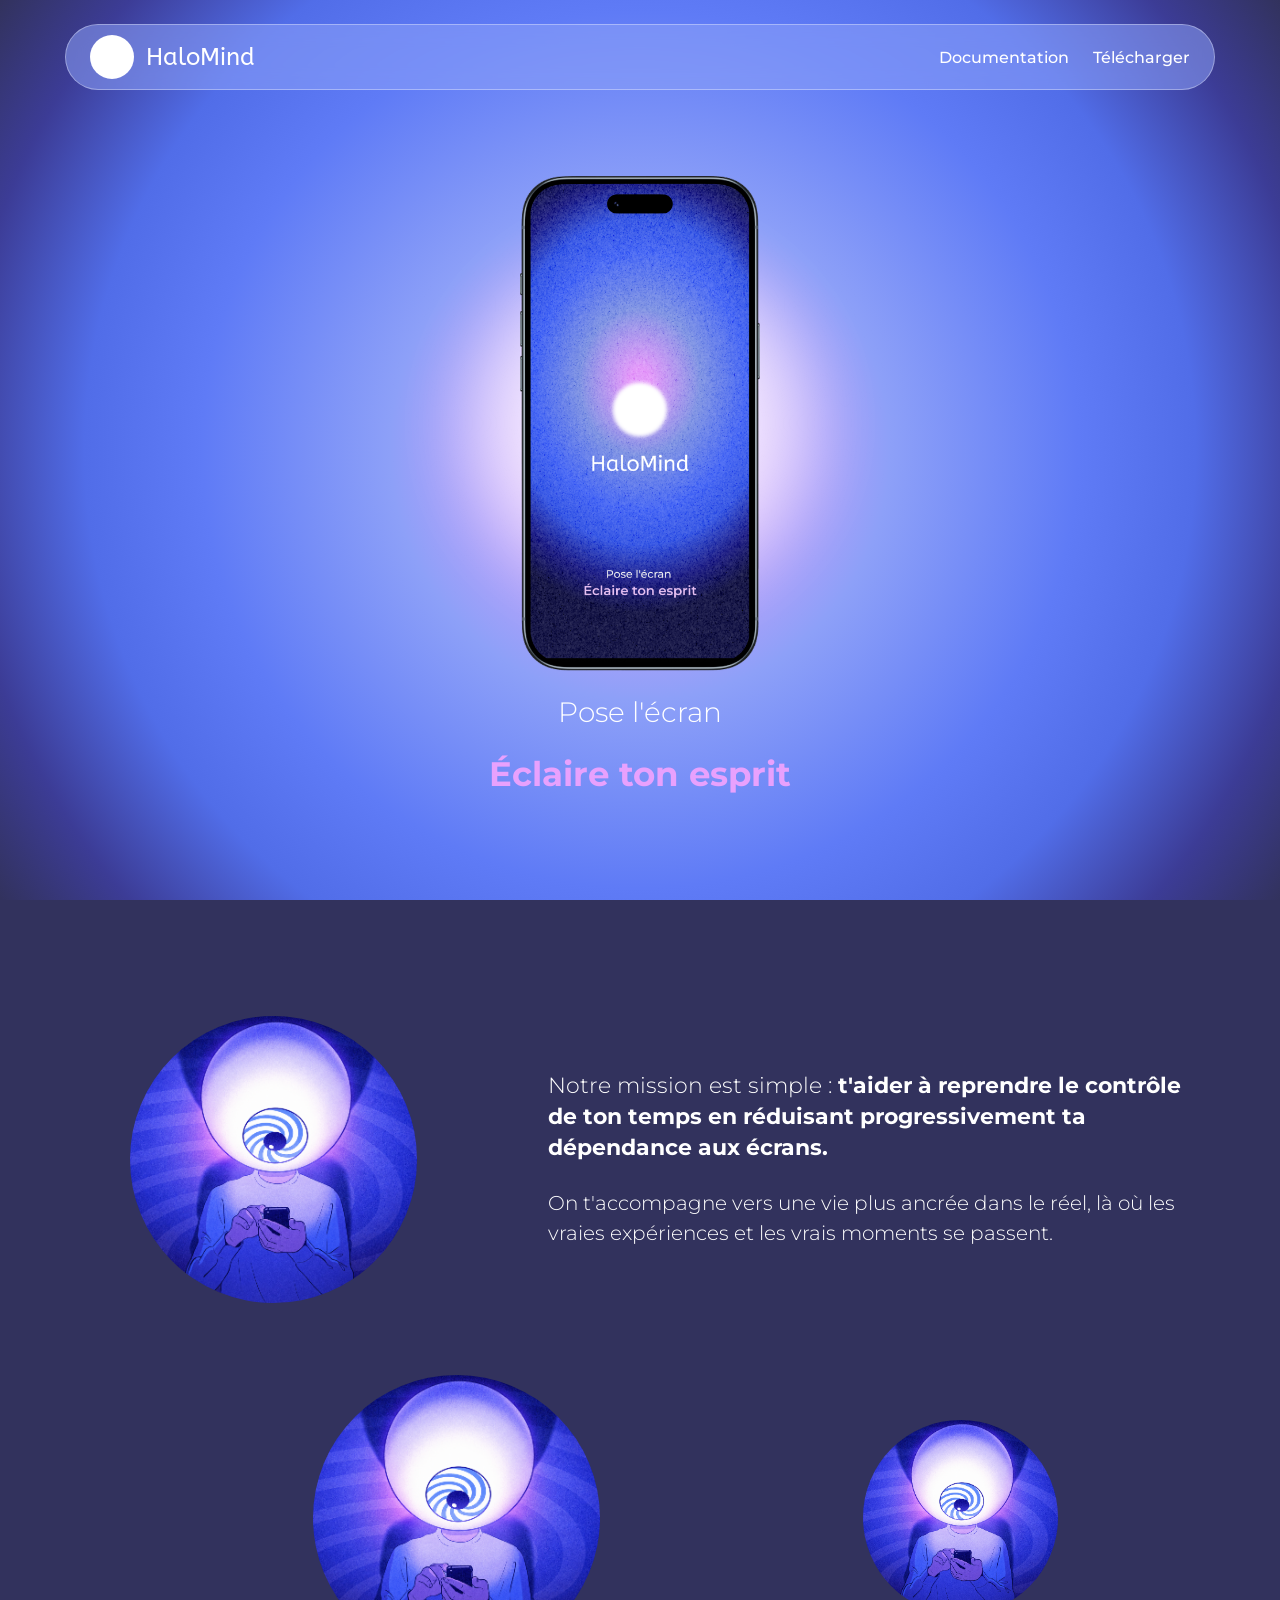
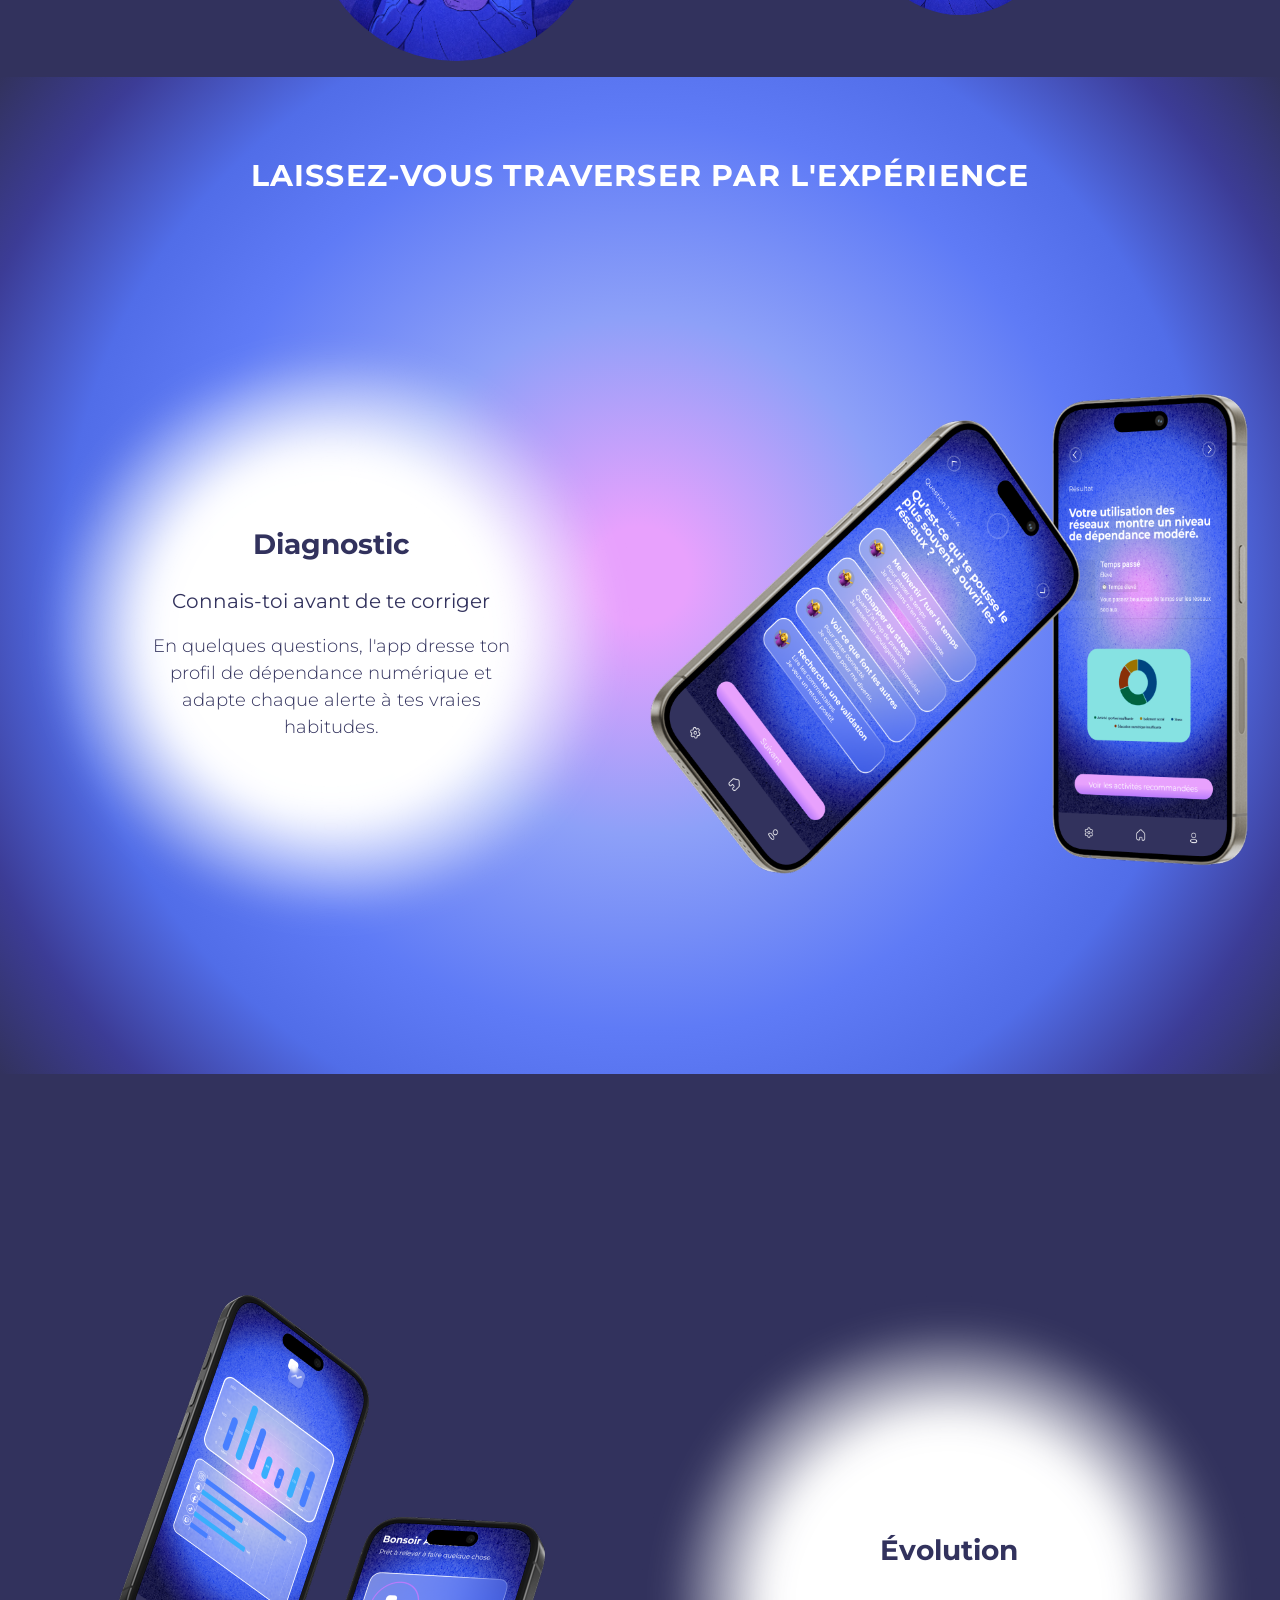
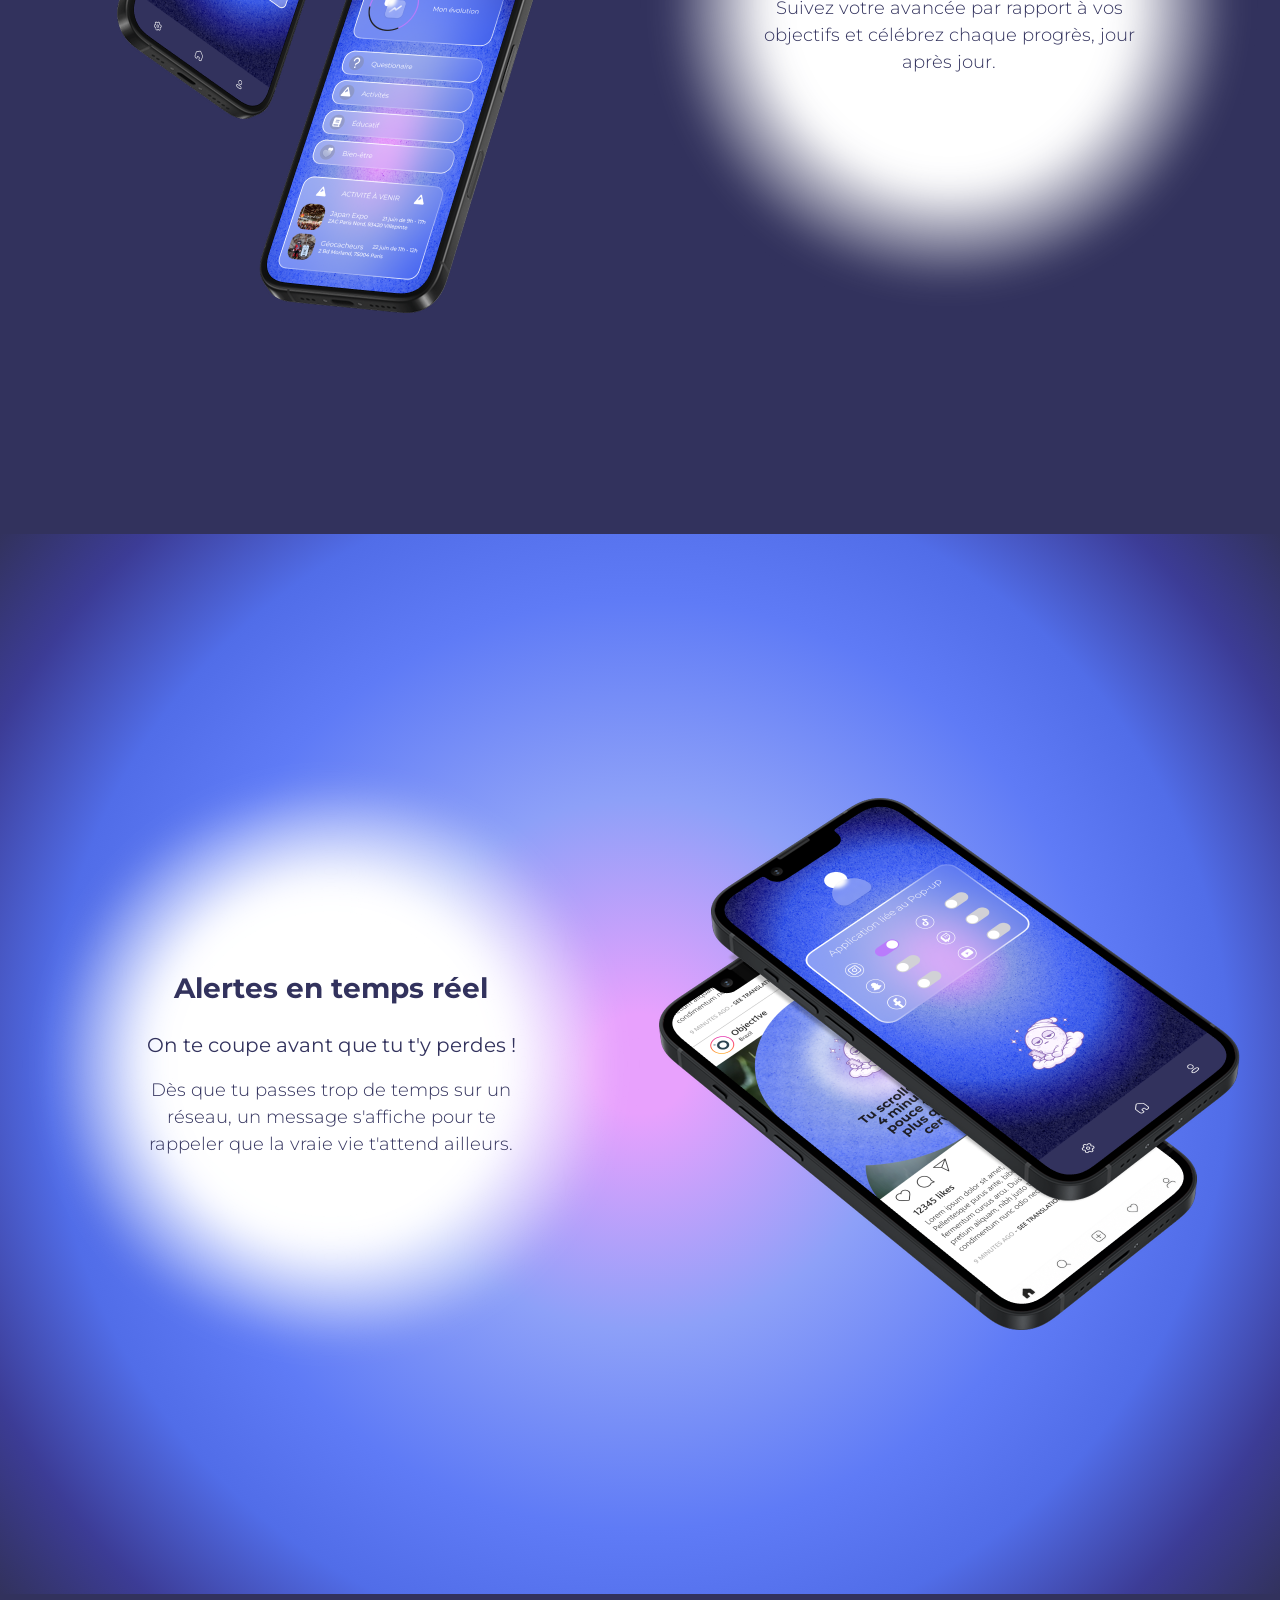
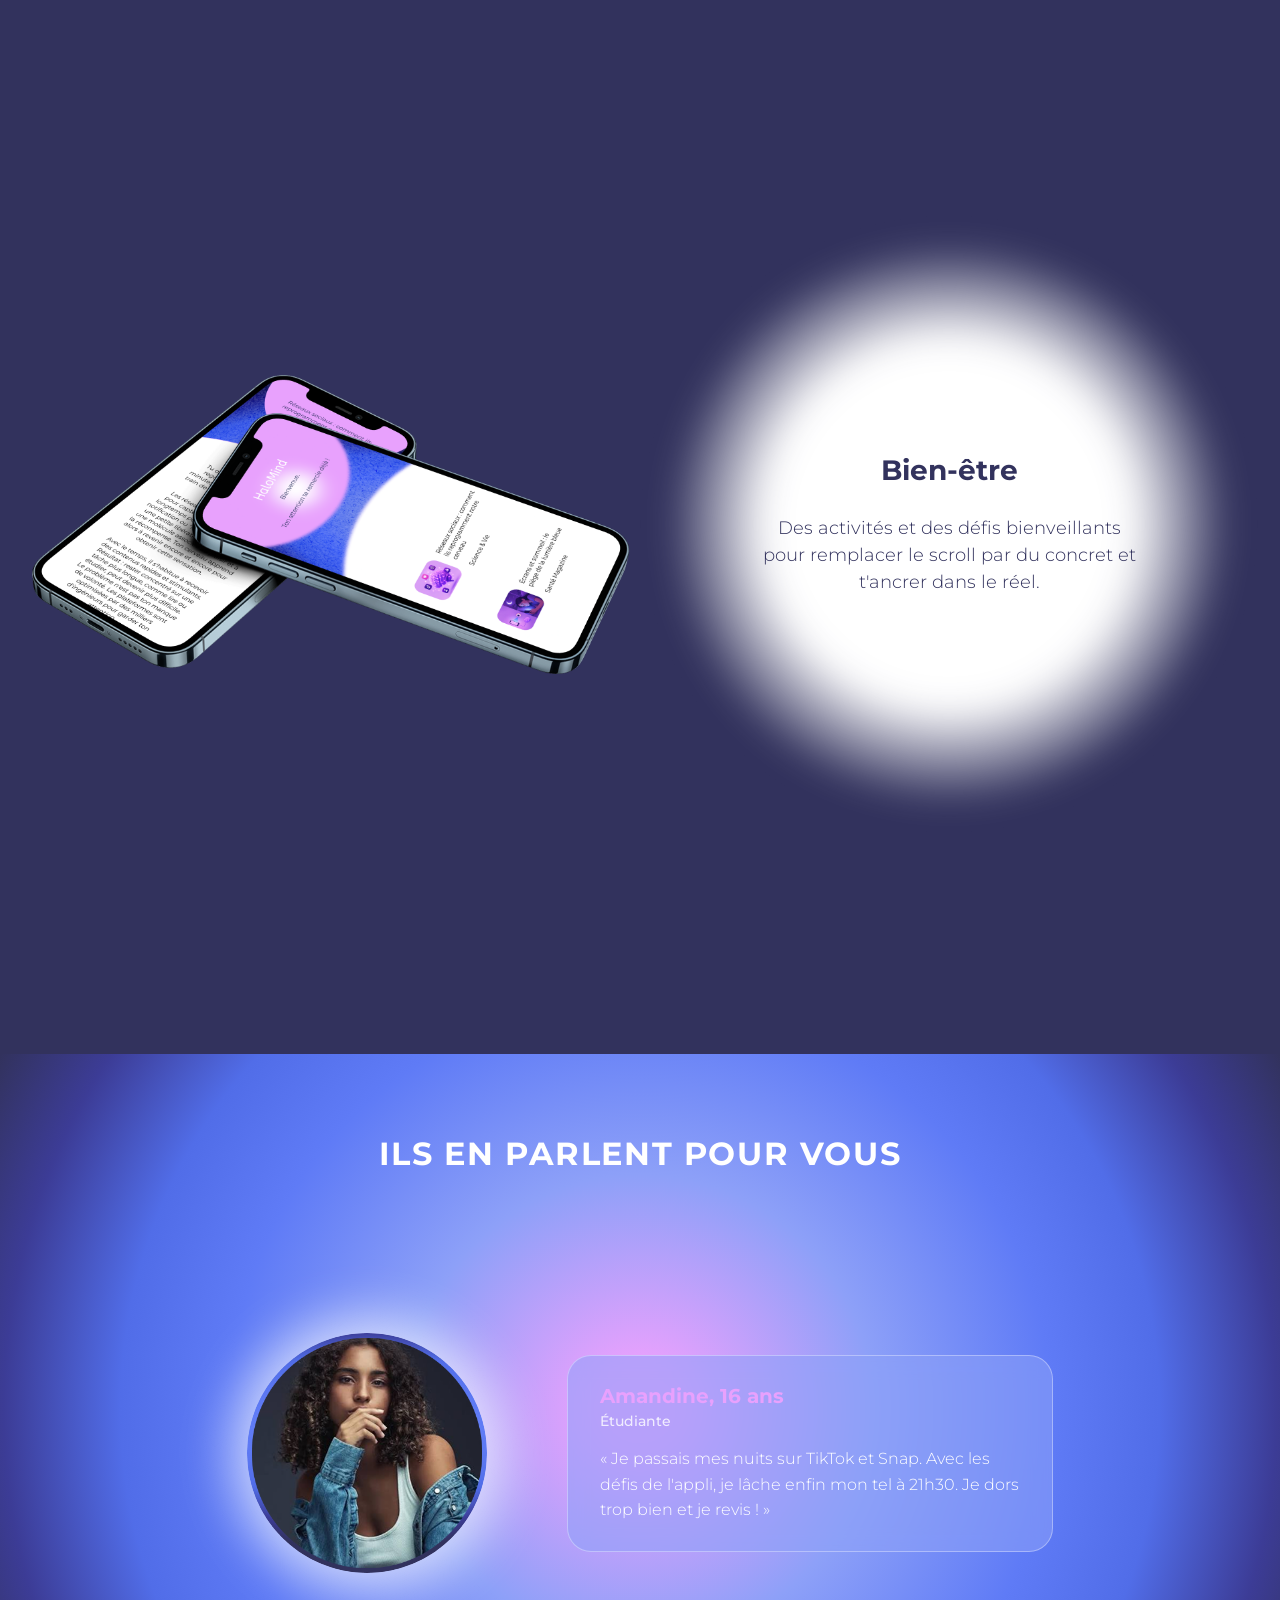
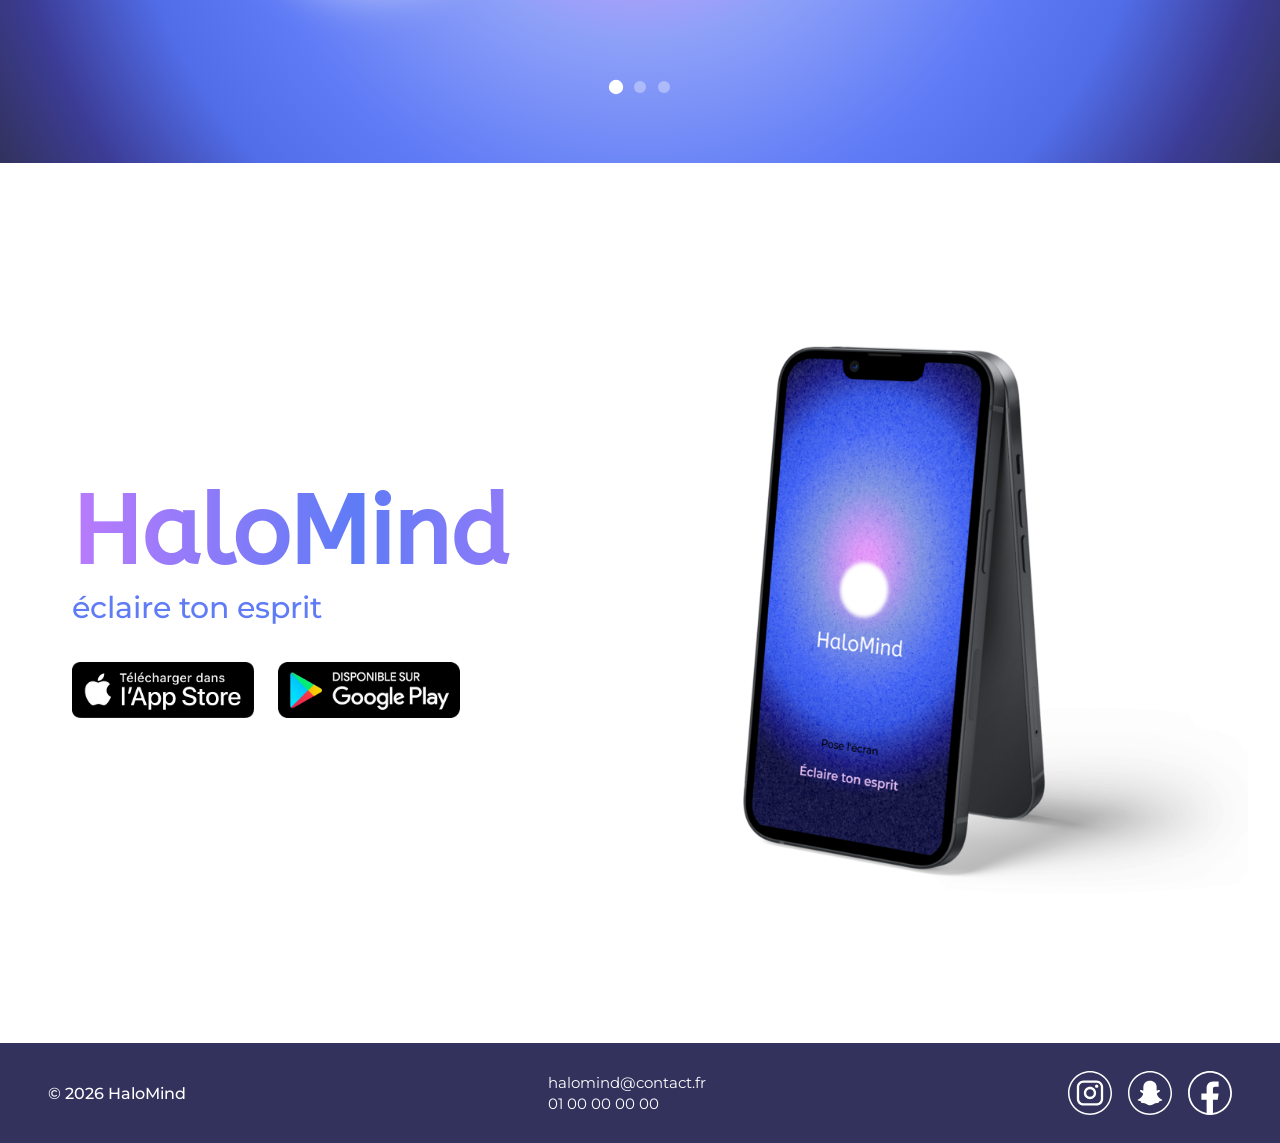
==== commit 8322cdff: "Last update index" ====
--- a/index.html
+++ b/index.html
@@ -152,34 +152,28 @@
             </div>
         </section>
 
-        <section id="download" class="radial">
-            <div class="download__inner">
-                <div class="download__text">
-                    <h1 class="section__title section__title--left">Prêt·e à éclairer ton esprit ?</h1>
-                    <p class="download__lead">Télécharge HaloMind et commence ton sevrage numérique dès aujourd'hui.</p>
-                    <div class="download__buttons">
-                        <a href="#"><img src="img/landing_page/icon-app.png" alt="Télécharger dans l'App Store"></a>
-                        <a href="#"><img src="img/landing_page/icon-google-play.png" alt="Disponible sur Google Play"></a>
-                    </div>
+        <section id="download">
+            <div class="download__text">
+                <h2 class="download__brand">HaloMind</h2>
+                <p class="download__tagline">éclaire ton esprit</p>
+                <div class="download__buttons">
+                    <a href="#"><img src="img/landing_page/5.download/apple.png" alt="Télécharger dans l'App Store"></a>
+                    <a href="#"><img src="img/landing_page/5.download/google.png" alt="Disponible sur Google Play"></a>
                 </div>
-                <div class="download__visual">
-                    <span class="download__halo"></span>
-                    <img class="download__phone" src="img/header/hero.png" alt="Application HaloMind">
-                </div>
+            </div>
+            <div class="download__visual">
+                <img class="download__phone" src="img/landing_page/5.download/iphone.png" alt="Application HaloMind">
             </div>
         </section>
 
         <footer class="footer">
-            <div class="footer__brand">
-                <span class="circle"></span>
-                <span class="navbar__name">HaloMind</span>
+            <p class="footer__copy">© 2026 HaloMind</p>
+            <p class="footer__contact">halomind@contact.fr<br>01 00 00 00 00</p>
+            <div class="footer__socials">
+                <a href="#" aria-label="Instagram"><img src="img/INSTAGRAM.svg" alt="Instagram"></a>
+                <a href="#" aria-label="Snapchat"><img src="img/SNAPCHAT.svg" alt="Snapchat"></a>
+                <a href="#" aria-label="Facebook"><img src="img/FACEBOOK.svg" alt="Facebook"></a>
             </div>
-            <nav class="footer__links">
-                <a href="index.html">Accueil</a>
-                <a href="doc.html">Documentation</a>
-                <a href="#download">Télécharger</a>
-            </nav>
-            <p class="footer__copy">© 2026 HaloMind — Pose l'écran, éclaire ton esprit.</p>
         </footer>
 
         <script src="script.js"></script>
--- a/index.css
+++ b/index.css
@@ -299,41 +299,48 @@
 /* ============ DOWNLOAD ============ */
 
 #download{
-  padding: 100px var(--space-lg);
-}
-
-.download__inner{
-  display: flex;
-  align-items: center;
-  justify-content: center;
-  gap: 80px;
-  max-width: 1100px;
-  margin: 0 auto;
+  display: flex;
+  align-items: center;
+  justify-content: space-between;
+  gap: 40px;
+  min-height: 80vh;
+  padding: 80px var(--space-lg);
+  background: var(--color-white);
 }
 
 .download__text{
   flex: 1;
-  color: var(--color-white);
-}
-
-.download__lead{
-  font-size: 18px;
-  font-weight: 300;
-  line-height: 1.5;
-  margin: 20px 0 32px;
-  max-width: 420px;
+  padding-left: 40px;
+}
+
+.download__brand{
+  margin: 0;
+  font-family: var(--font-brand);
+  font-size: 96px;
+  line-height: 1;
+  background: linear-gradient(90deg, var(--color-purple), var(--color-blue), var(--color-purple));
+  -webkit-background-clip: text;
+  background-clip: text;
+  -webkit-text-fill-color: transparent;
+  color: transparent;
+}
+
+.download__tagline{
+  margin: 8px 0 36px;
+  font-size: 30px;
+  font-weight: 500;
+  color: var(--color-blue);
 }
 
 .download__buttons{
   display: flex;
   flex-wrap: wrap;
-  gap: 16px;
+  gap: 24px;
 }
 
 .download__buttons img{
-  height: 52px;
+  height: 56px;
   width: auto;
-  border-radius: 10px;
   transition: transform 0.2s ease;
 }
 
@@ -342,28 +349,14 @@
 }
 
 .download__visual{
-  position: relative;
-  display: flex;
-  justify-content: center;
-  align-items: center;
-  flex-shrink: 0;
-}
-
-.download__halo{
-  position: absolute;
-  width: 360px;
-  height: 360px;
-  max-width: 70vw;
-  border-radius: 50%;
-  background: radial-gradient(circle, var(--color-white) 0%, rgba(255,255,255,0.6) 40%, rgba(255,255,255,0) 70%);
-  filter: blur(25px);
-  z-index: 0;
+  flex: 1;
+  display: flex;
+  justify-content: flex-end;
+  align-items: center;
 }
 
 .download__phone{
-  position: relative;
-  z-index: 1;
-  height: 480px;
+  max-height: 70vh;
   width: auto;
 }
 
@@ -371,48 +364,41 @@
 
 .footer{
   display: flex;
-  flex-direction: column;
-  align-items: center;
-  gap: 20px;
-  padding: 50px var(--space-lg);
+  align-items: center;
+  justify-content: space-between;
+  gap: var(--space-md);
+  padding: 28px 48px;
   background: var(--color-dark);
   color: var(--color-white);
-  text-align: center;
-}
-
-.footer__brand{
-  display: flex;
-  align-items: center;
-  gap: 12px;
-}
-
-.footer__brand .circle{
-  width: 36px;
-  height: 36px;
-  border-radius: 50%;
-  background: var(--color-white);
-}
-
-.footer__links{
-  display: flex;
-  gap: var(--space-md);
-}
-
-.footer__links a{
-  color: var(--color-white);
-  text-decoration: none;
+}
+
+.footer__copy{
+  margin: 0;
+  font-size: 16px;
   font-weight: 500;
 }
 
-.footer__links a:hover{
-  opacity: 0.8;
-}
-
-.footer__copy{
-  margin: 0;
-  font-size: 13px;
-  font-weight: 300;
-  opacity: 0.7;
+.footer__contact{
+  margin: 0;
+  font-size: 15px;
+  font-weight: 400;
+  line-height: 1.4;
+}
+
+.footer__socials{
+  display: flex;
+  gap: 16px;
+}
+
+.footer__socials img{
+  width: 44px;
+  height: 44px;
+  display: block;
+  transition: transform 0.2s ease;
+}
+
+.footer__socials a:hover img{
+  transform: scale(1.1);
 }
 
 /* ============ RESPONSIVE ============ */
@@ -457,18 +443,27 @@
     text-align: center;
   }
 
-  .download__inner{
+  #download{
     flex-direction: column;
     gap: 40px;
-  }
-  .section__title--left{
     text-align: center;
   }
-  .download__lead{
-    margin-left: auto;
-    margin-right: auto;
+  .download__text{
+    padding-left: 0;
+  }
+  .download__brand{
+    font-size: 64px;
   }
   .download__buttons{
     justify-content: center;
   }
-}
+  .download__visual{
+    justify-content: center;
+  }
+
+  .footer{
+    flex-direction: column;
+    gap: 16px;
+    text-align: center;
+  }
+}
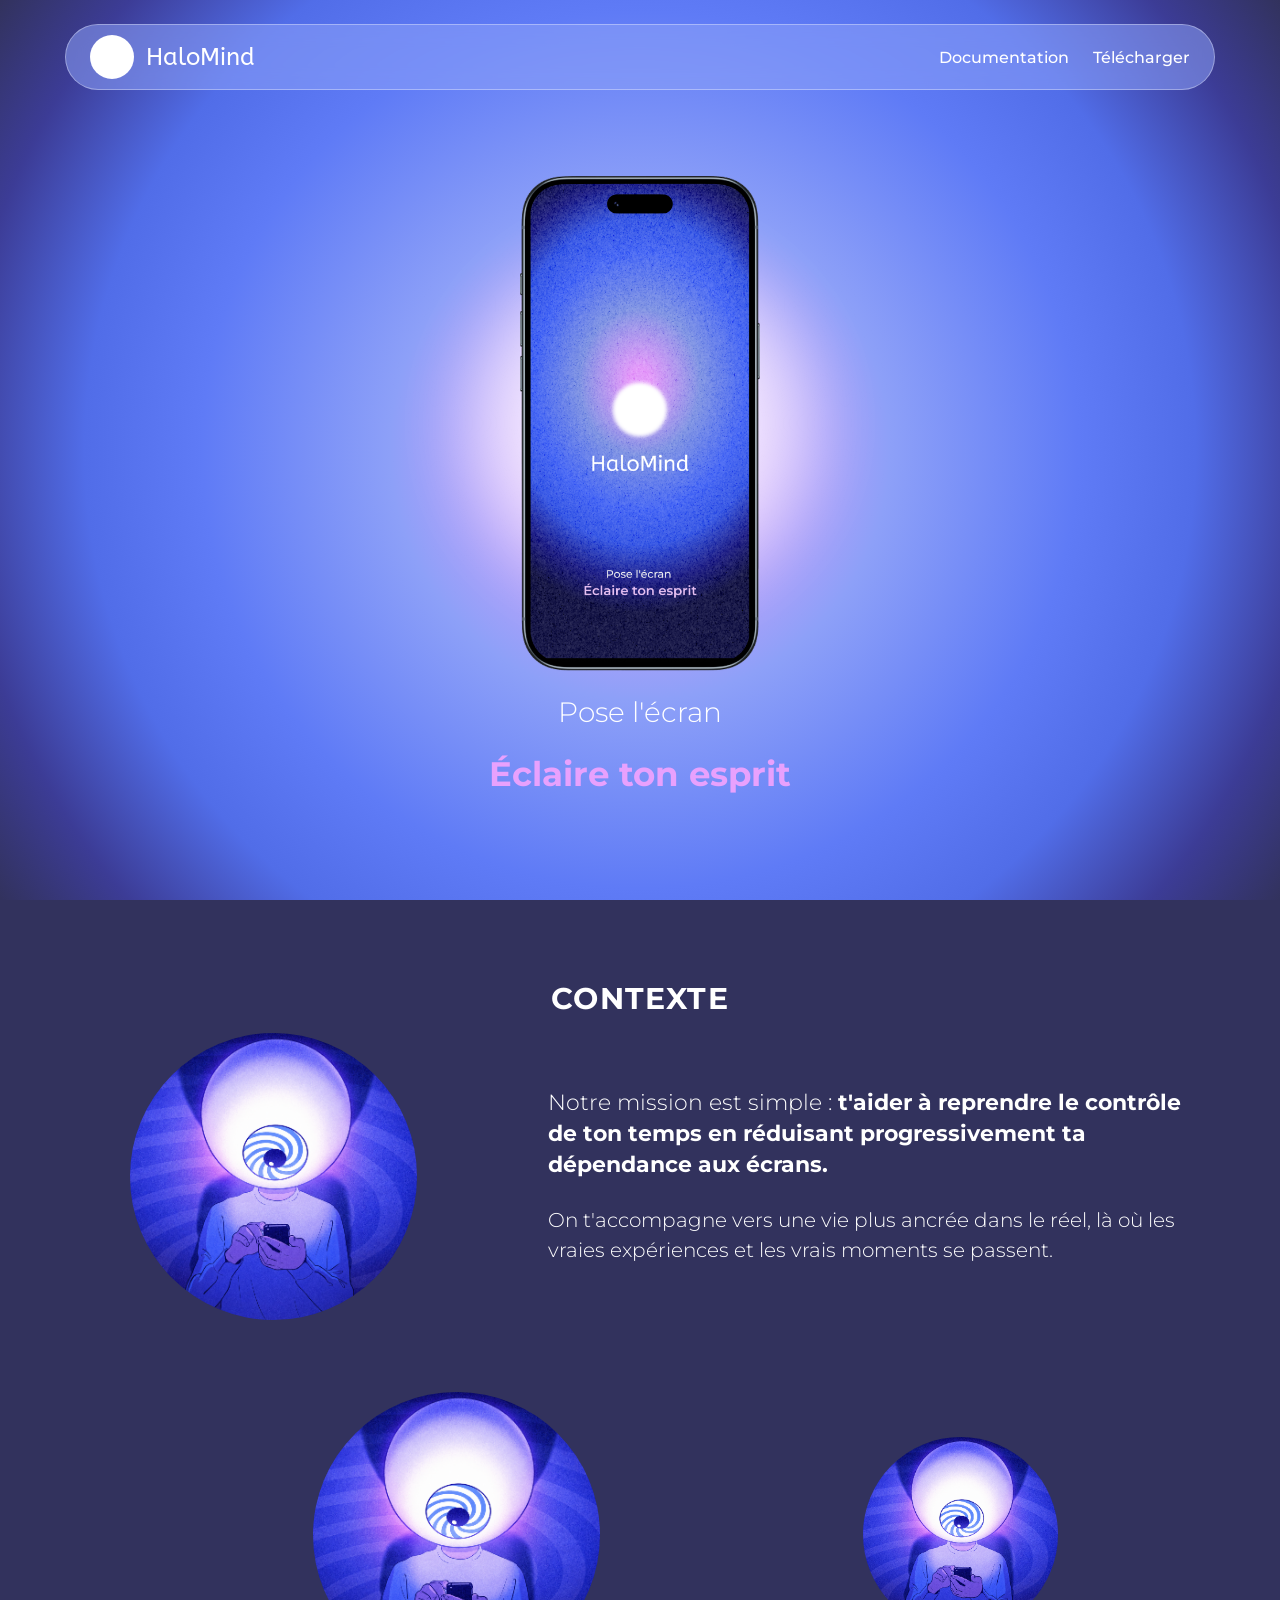
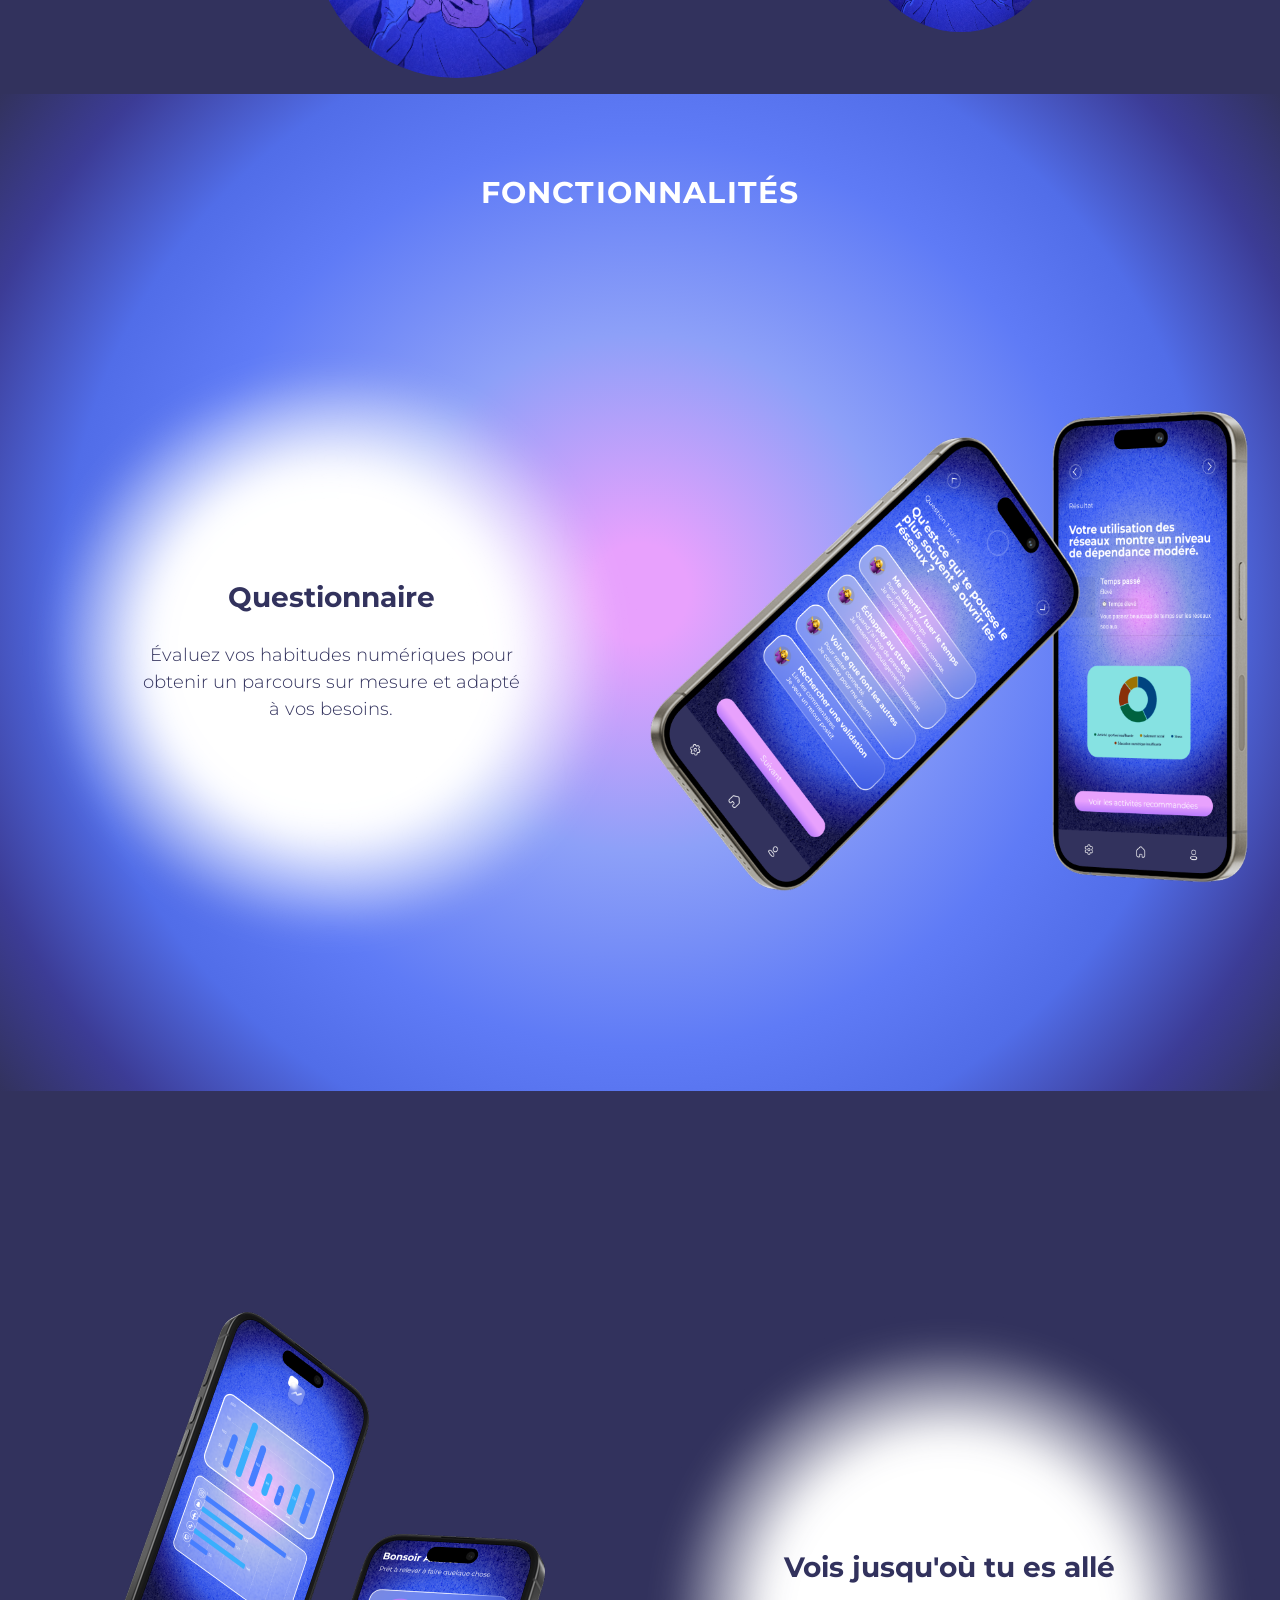
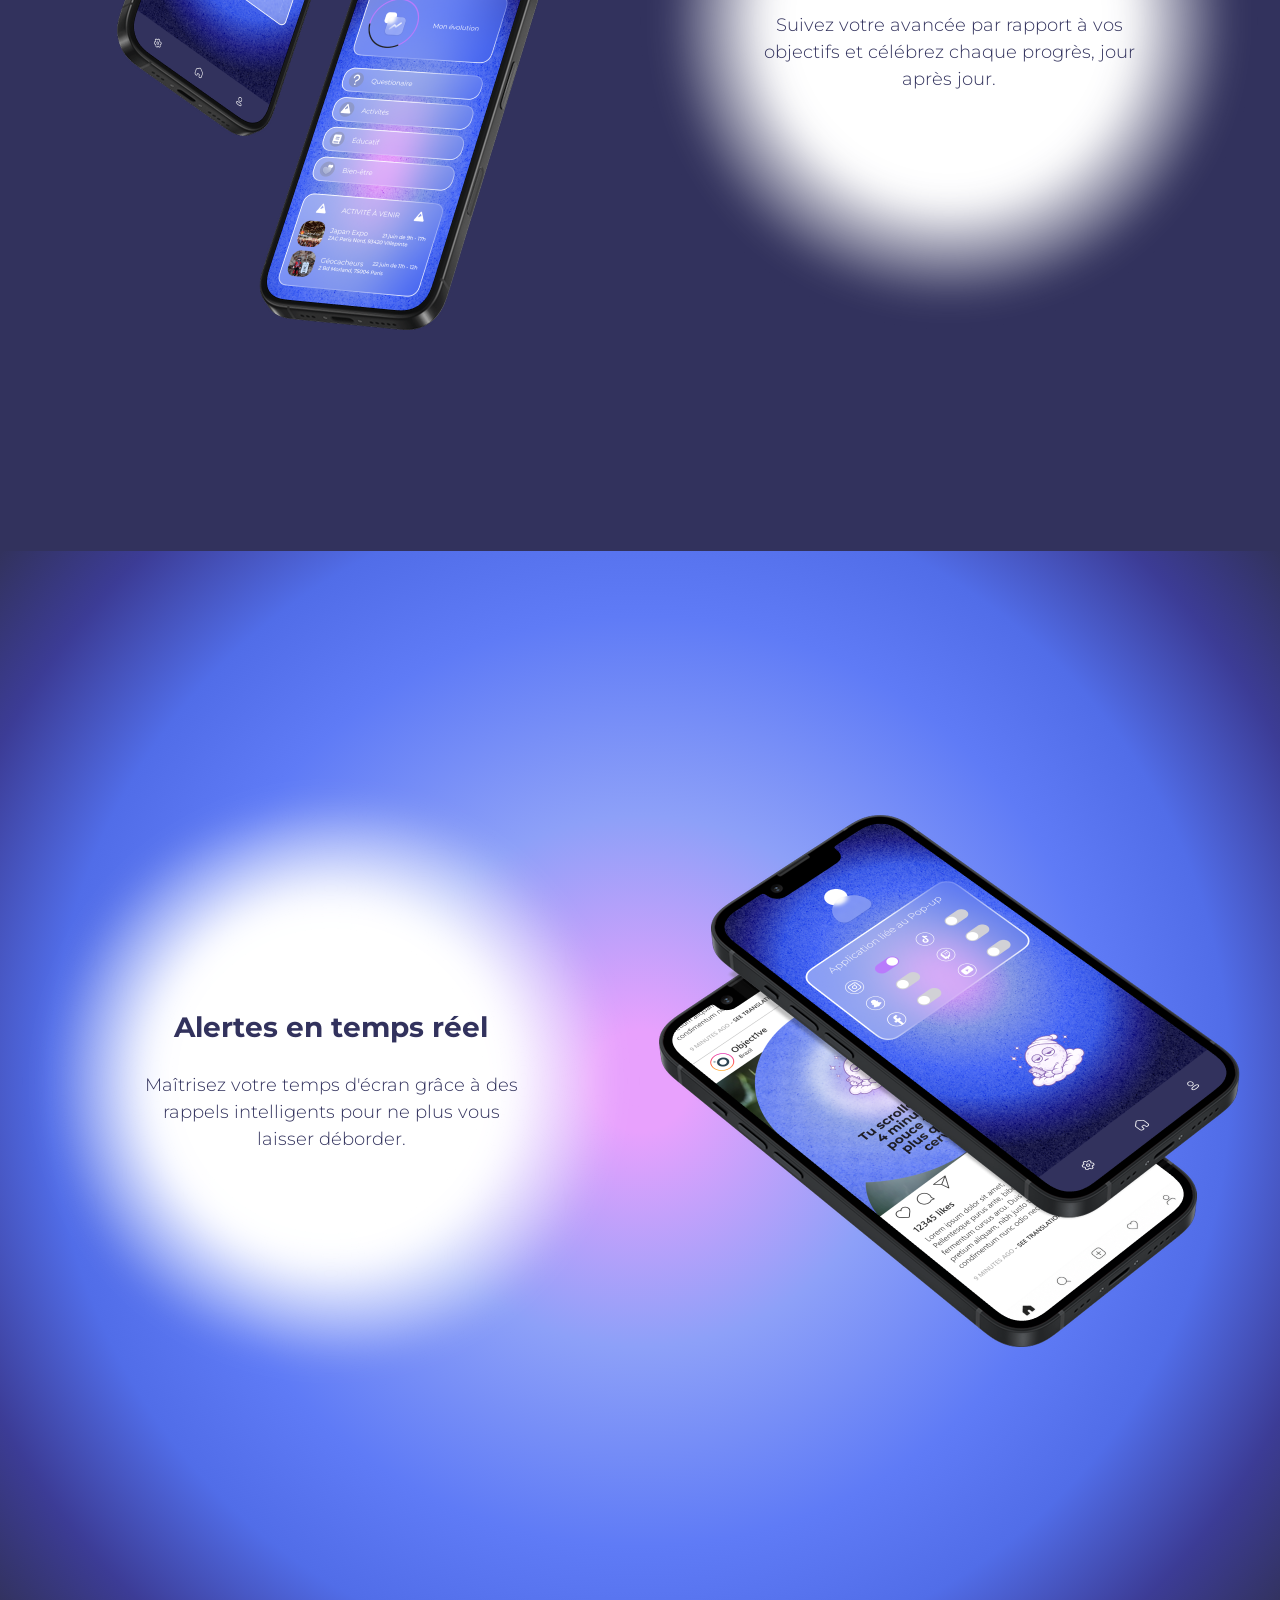
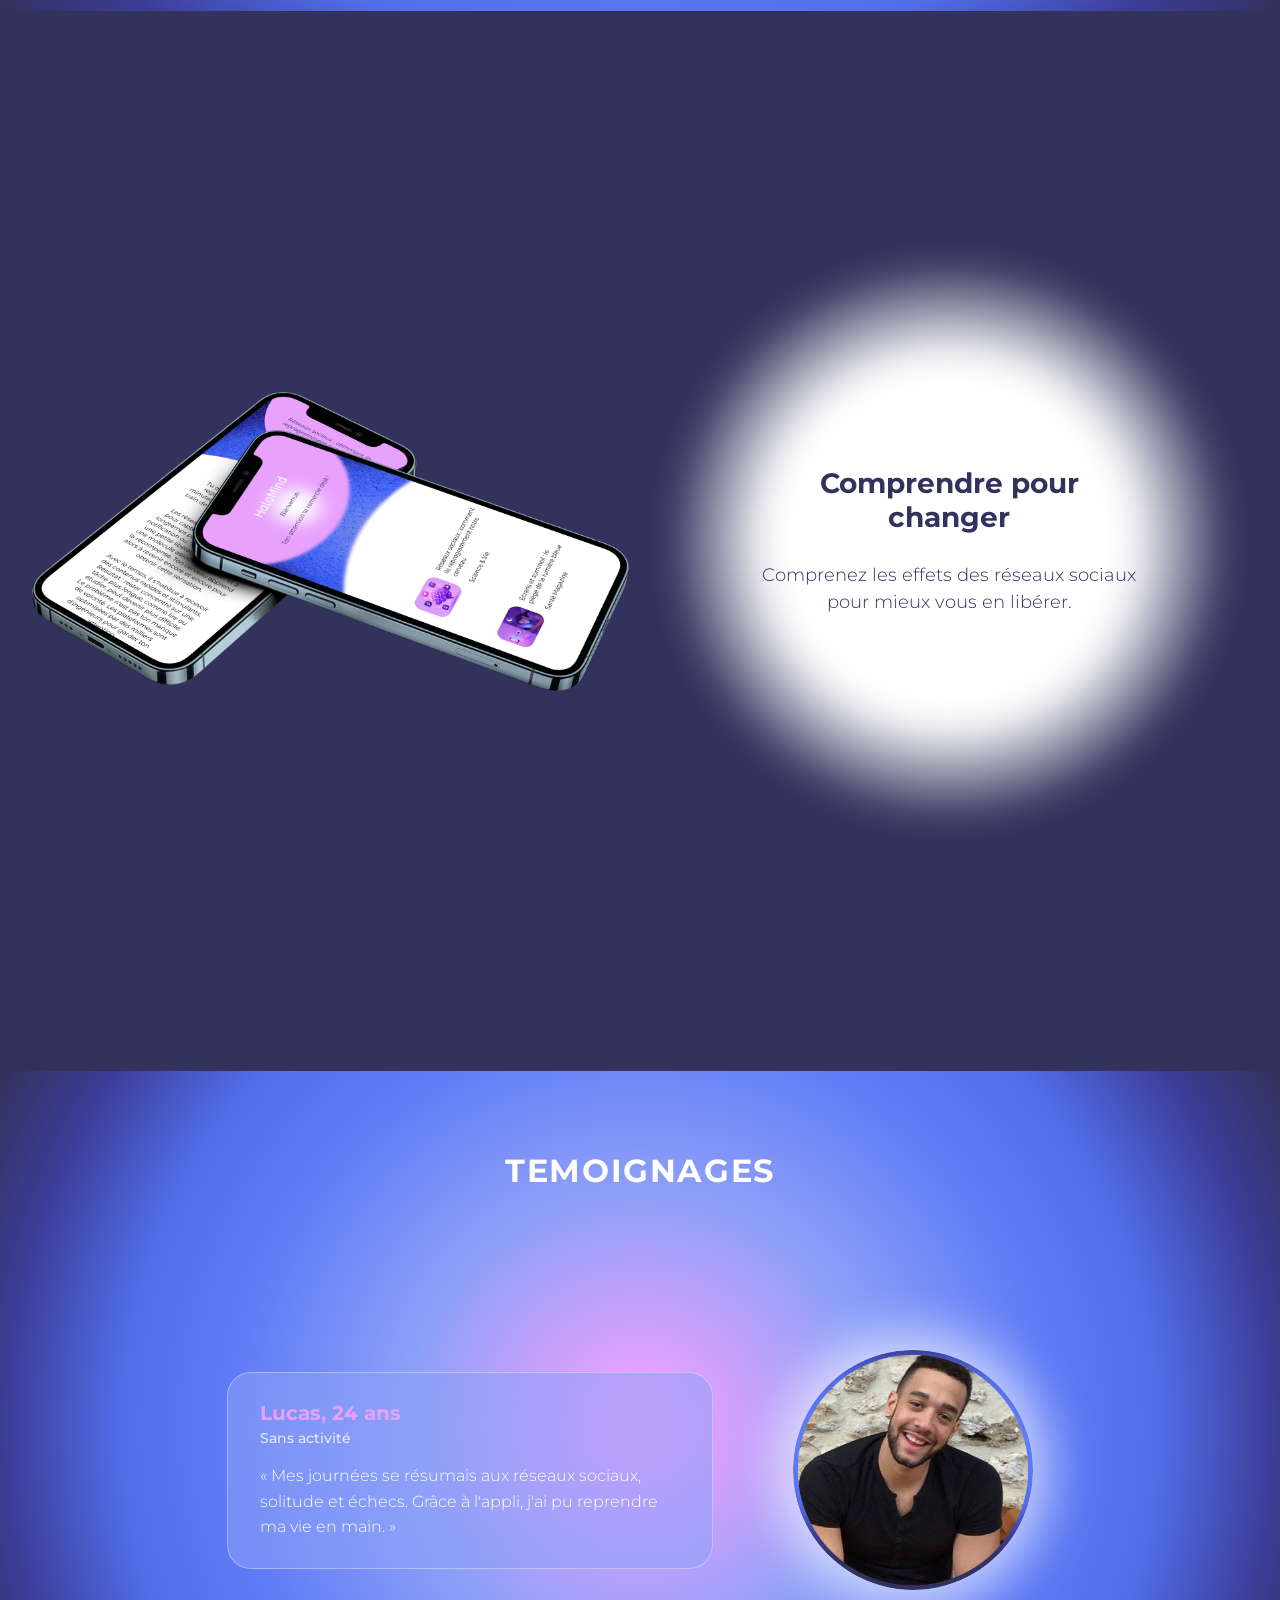
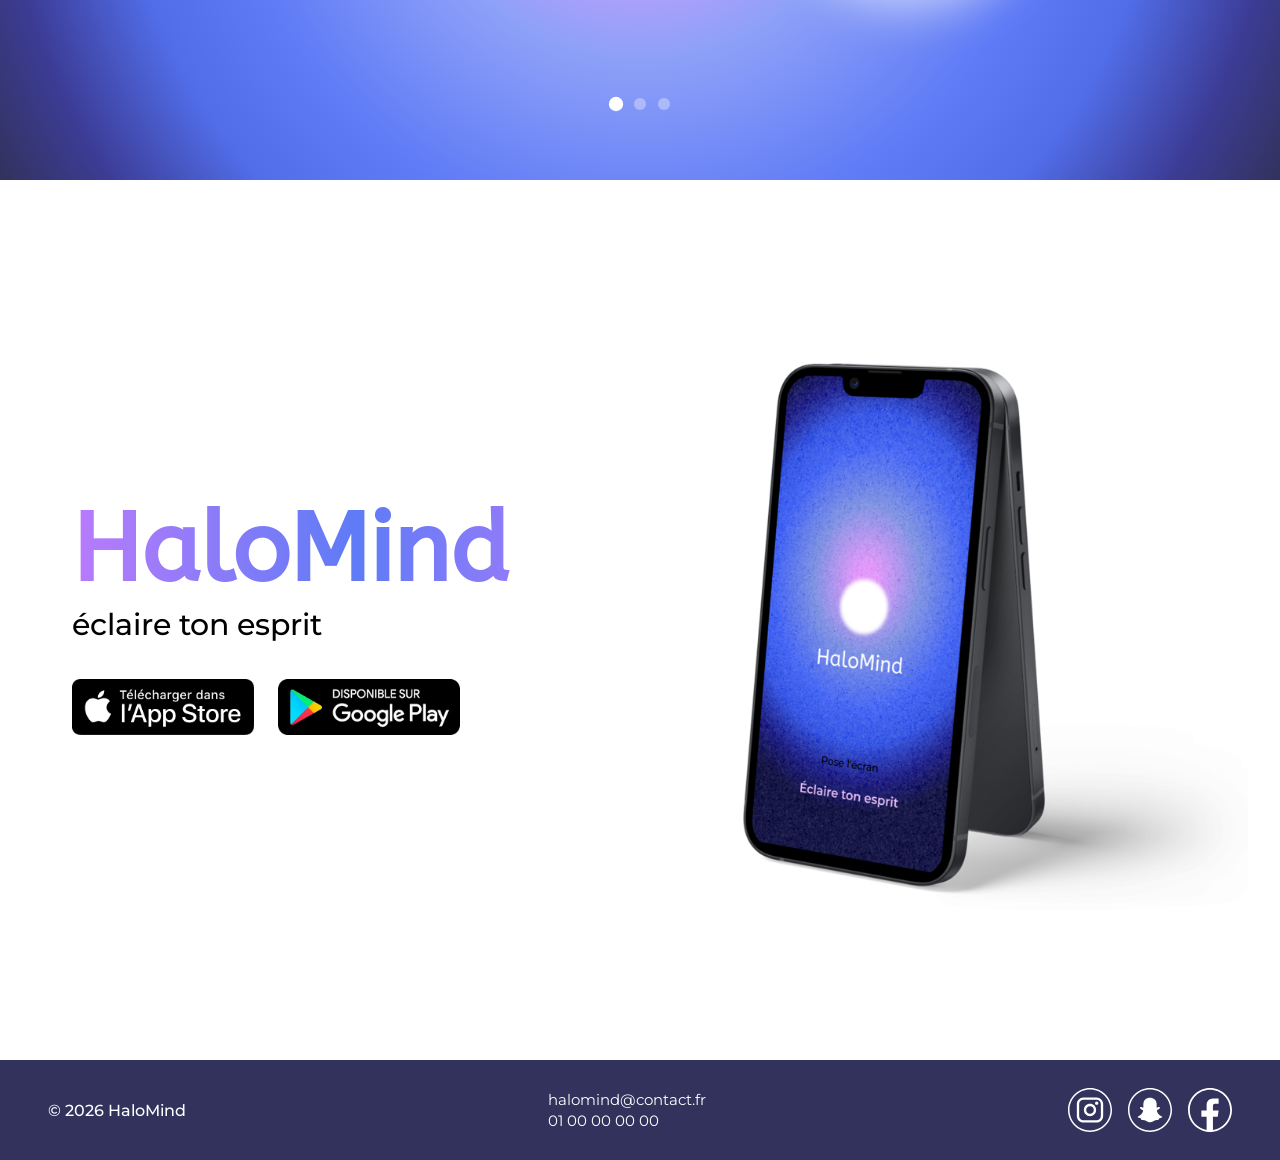
==== commit b032b160: "17:29" ====
--- a/index.html
+++ b/index.html
@@ -31,6 +31,7 @@
         </section>
 
         <section id="contexte">
+            <p class="features-tagline">CONTEXTE</p>
             <div class="context__grid">
                 <figure class="context__visual context__visual--lg">
                     <img src="img/landing_page/3.fonctionnalites/context1.png" alt="Personne absorbée par son écran">
@@ -46,19 +47,18 @@
                     <img src="img/landing_page/3.fonctionnalites/context1.png" alt="">
                 </figure>
             </div>
-            
         </section>
 
         <section id="fonctionnalité">
             <div class="features-intro radial">
-                <p class="features-tagline">LAISSEZ-VOUS TRAVERSER PAR L'EXPÉRIENCE</p>
+                <p class="features-tagline">FONCTIONNALITÉS</p><!--LAISSEZ-VOUS TRAVERSER PAR L'EXPÉRIENCE-->
                 <article class="feature feature--text-left">
                     <div class="feature__text-wrap">
                         <span class="feature__halo"></span>
                         <div class="feature__text">
-                            <h3 class="feature__title">Diagnostic</h3>
-                            <p class="feature__subtitle">Connais-toi avant de te corriger</p>
-                            <p class="feature__desc">En quelques questions, l'app dresse ton profil de dépendance numérique et adapte chaque alerte à tes vraies habitudes.</p>
+                            <h3 class="feature__title">Questionnaire</h3>
+                            <!-- <p class="feature__subtitle">Connais-toi avant de te corriger</p> -->
+                            <p class="feature__desc">Évaluez vos habitudes numériques pour obtenir un parcours sur mesure et adapté à vos besoins.</p>
                         </div>
                     </div>
                     <div class="feature__visual">
@@ -71,7 +71,7 @@
                 <div class="feature__text-wrap">
                     <span class="feature__halo"></span>
                     <div class="feature__text">
-                        <h3 class="feature__title">Évolution</h3>
+                        <h3 class="feature__title">Vois jusqu'où tu es allé</h3>
                         <p class="feature__desc">Suivez votre avancée par rapport à vos objectifs et célébrez chaque progrès, jour après jour.</p>
                     </div>
                 </div>
@@ -85,8 +85,8 @@
                     <span class="feature__halo"></span>
                     <div class="feature__text">
                         <h3 class="feature__title">Alertes en temps réel</h3>
-                        <p class="feature__subtitle">On te coupe avant que tu t'y perdes !</p>
-                        <p class="feature__desc">Dès que tu passes trop de temps sur un réseau, un message s'affiche pour te rappeler que la vraie vie t'attend ailleurs.</p>
+                        <!-- <p class="feature__subtitle">On te coupe avant que tu t'y perdes !</p> -->
+                        <p class="feature__desc">Maîtrisez votre temps d'écran grâce à des rappels intelligents pour ne plus vous laisser déborder.</p>
                     </div>
                 </div>
                 <div class="feature__visual">
@@ -98,8 +98,8 @@
                 <div class="feature__text-wrap">
                     <span class="feature__halo"></span>
                     <div class="feature__text">
-                        <h3 class="feature__title">Bien-être</h3>
-                        <p class="feature__desc">Des activités et des défis bienveillants pour remplacer le scroll par du concret et t'ancrer dans le réel.</p>
+                        <h3 class="feature__title">Comprendre pour changer</h3>
+                        <p class="feature__desc">Comprenez les effets des réseaux sociaux pour mieux vous en libérer.</p>
                     </div>
                 </div>
                 <div class="feature__visual">
@@ -109,8 +109,19 @@
         </section>
 
         <section id="temoignages" class="radial">
-            <h1 class="section__title">ILS EN PARLENT POUR VOUS</h1>
+            <h1 class="section__title">TEMOIGNAGES</h1><!--ILS EN PARLENT POUR VOUS-->
             <div class="carousel" id="carousel">
+                <article class="testimonial testimonial--right">
+                    <figure class="testimonial__photo">
+                        <span class="testimonial__halo"></span>
+                        <img src="img/landing_page/4.temoignages/Lucas.png" alt="Lucas">
+                    </figure>
+                    <div class="testimonial__card frosted">
+                        <p class="testimonial__name">Lucas, 24 ans</p>
+                        <p class="testimonial__role">Sans activité</p>
+                        <p class="testimonial__quote">« Mes journées se résumais aux réseaux sociaux, solitude et échecs. Grâce à l'appli, j'ai pu reprendre ma vie en main. »</p>
+                    </div>
+                </article>
                 <article class="testimonial testimonial--left is-active">
                     <figure class="testimonial__photo">
                         <span class="testimonial__halo"></span>
@@ -120,17 +131,6 @@
                         <p class="testimonial__name">Amandine, 16 ans</p>
                         <p class="testimonial__role">Étudiante</p>
                         <p class="testimonial__quote">« Je passais mes nuits sur TikTok et Snap. Avec les défis de l'appli, je lâche enfin mon tel à 21h30. Je dors trop bien et je revis ! »</p>
-                    </div>
-                </article>
-                <article class="testimonial testimonial--right">
-                    <figure class="testimonial__photo">
-                        <span class="testimonial__halo"></span>
-                        <img src="img/landing_page/4.temoignages/Lucas.png" alt="Lucas">
-                    </figure>
-                    <div class="testimonial__card frosted">
-                        <p class="testimonial__name">Lucas, 24 ans</p>
-                        <p class="testimonial__role">Sans activité</p>
-                        <p class="testimonial__quote">« Je scrollais sur Insta et TikTok toute la journée jusqu'à faire des nuits blanches. L'appli m'a mis un gros stop pour reprendre un rythme sain. »</p>
                     </div>
                 </article>
                 <article class="testimonial testimonial--top">
--- a/style.css
+++ b/style.css
@@ -48,7 +48,7 @@
   top: 0;
   left: 0;
   right: 0;
-  z-index: 10;
+  z-index: 100;
   padding: var(--space-md) var(--space-lg);
 }
 
@@ -81,7 +81,7 @@
       );
   background-blend-mode: multiply;
   background-size: cover;
-  background-position: center;
+  background-position: right center;
 }
 
 /* NAVBAR */
--- a/index.css
+++ b/index.css
@@ -7,6 +7,8 @@
   background: var(--color-dark);
   padding: 100px var(--space-lg) 0;
   overflow: hidden;
+  /*ANDRES*/
+  padding: 0;
 }
 
 .context__grid{
@@ -329,7 +331,7 @@
   margin: 8px 0 36px;
   font-size: 30px;
   font-weight: 500;
-  color: var(--color-blue);
+  color: var(--color-black);
 }
 
 .download__buttons{
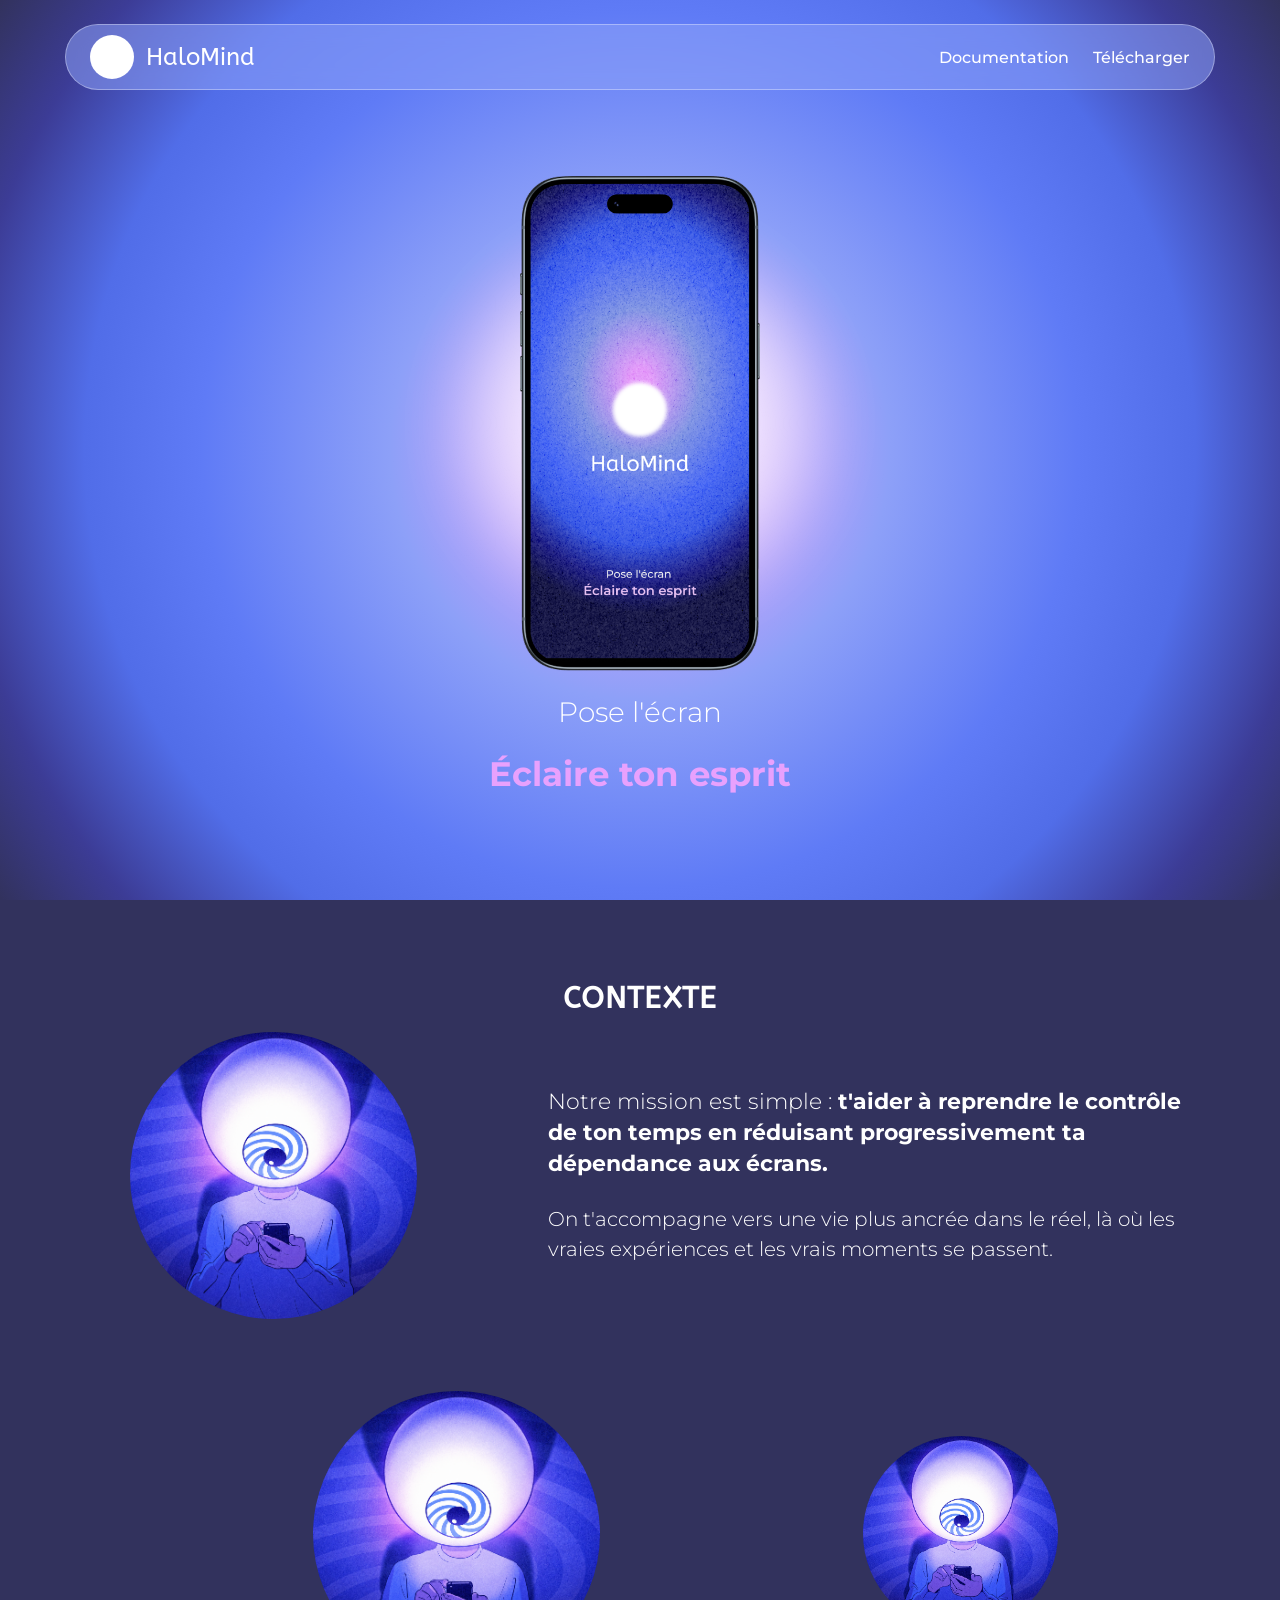
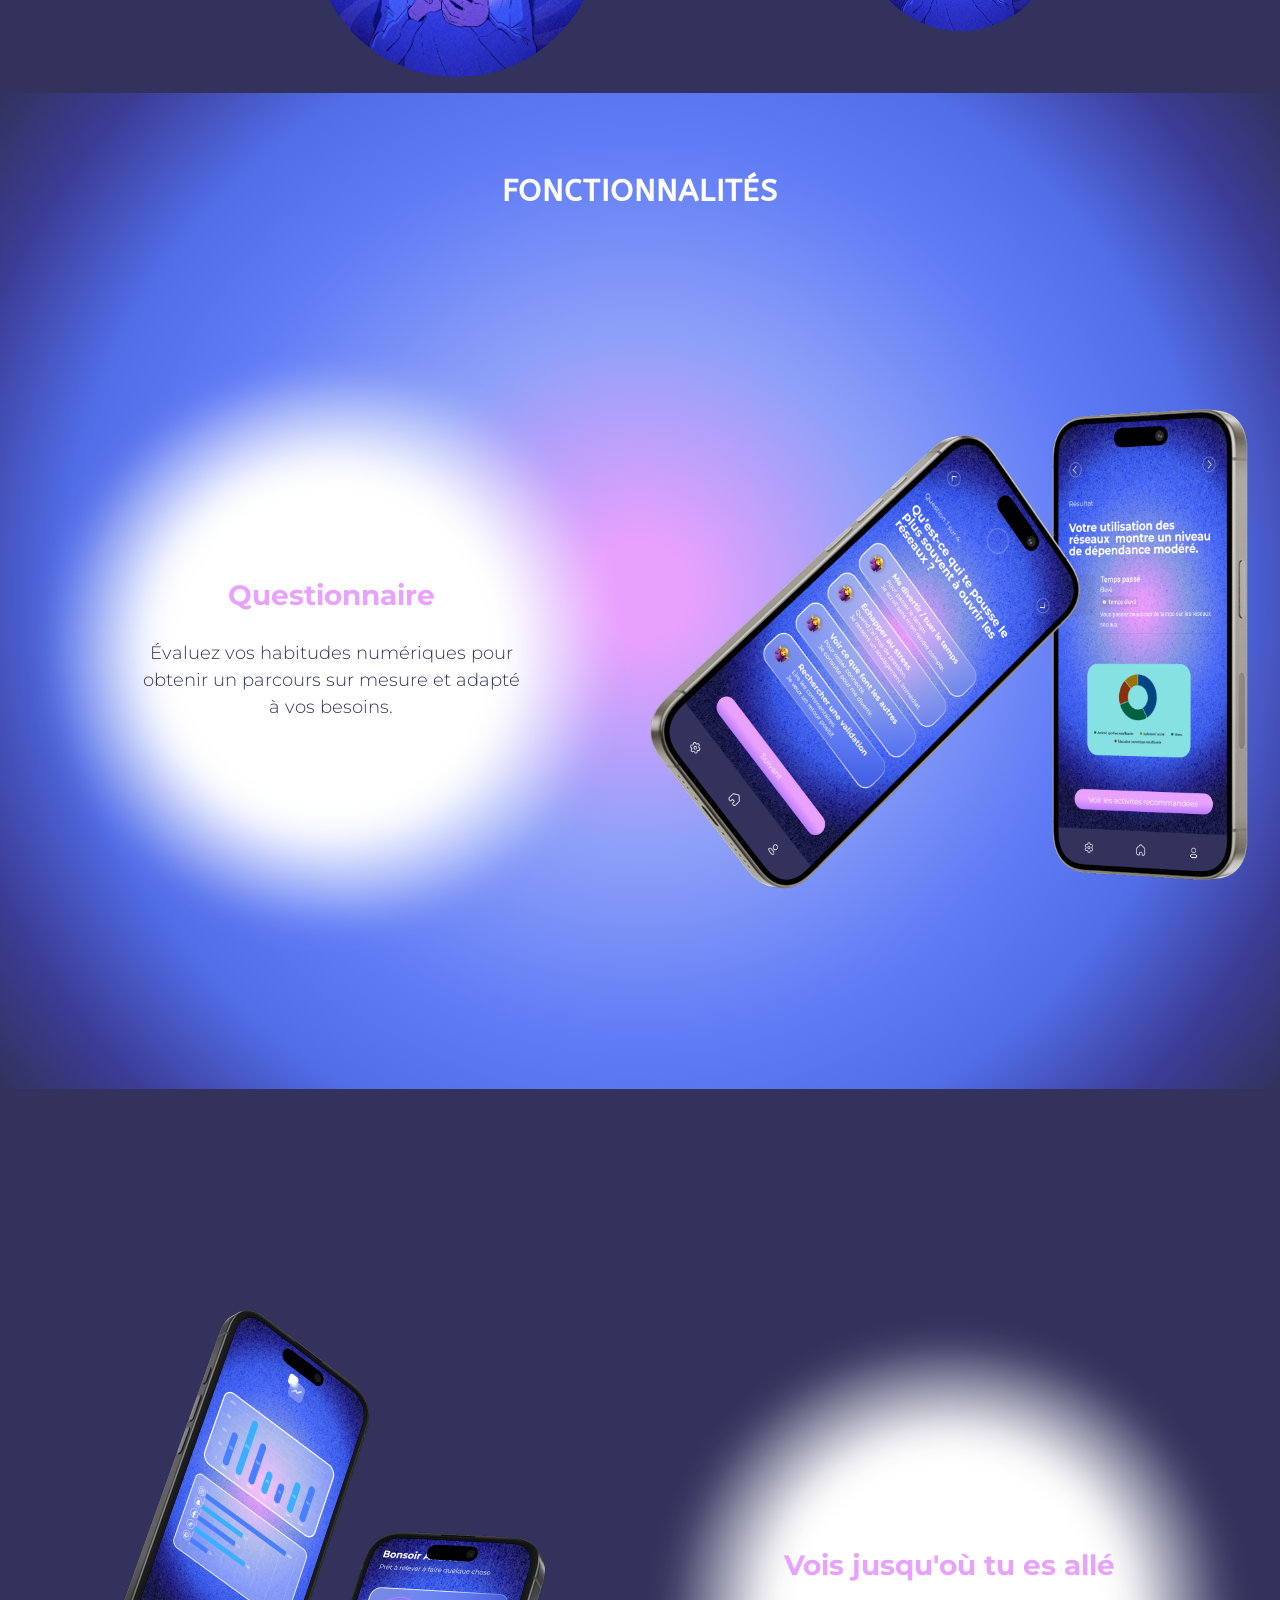
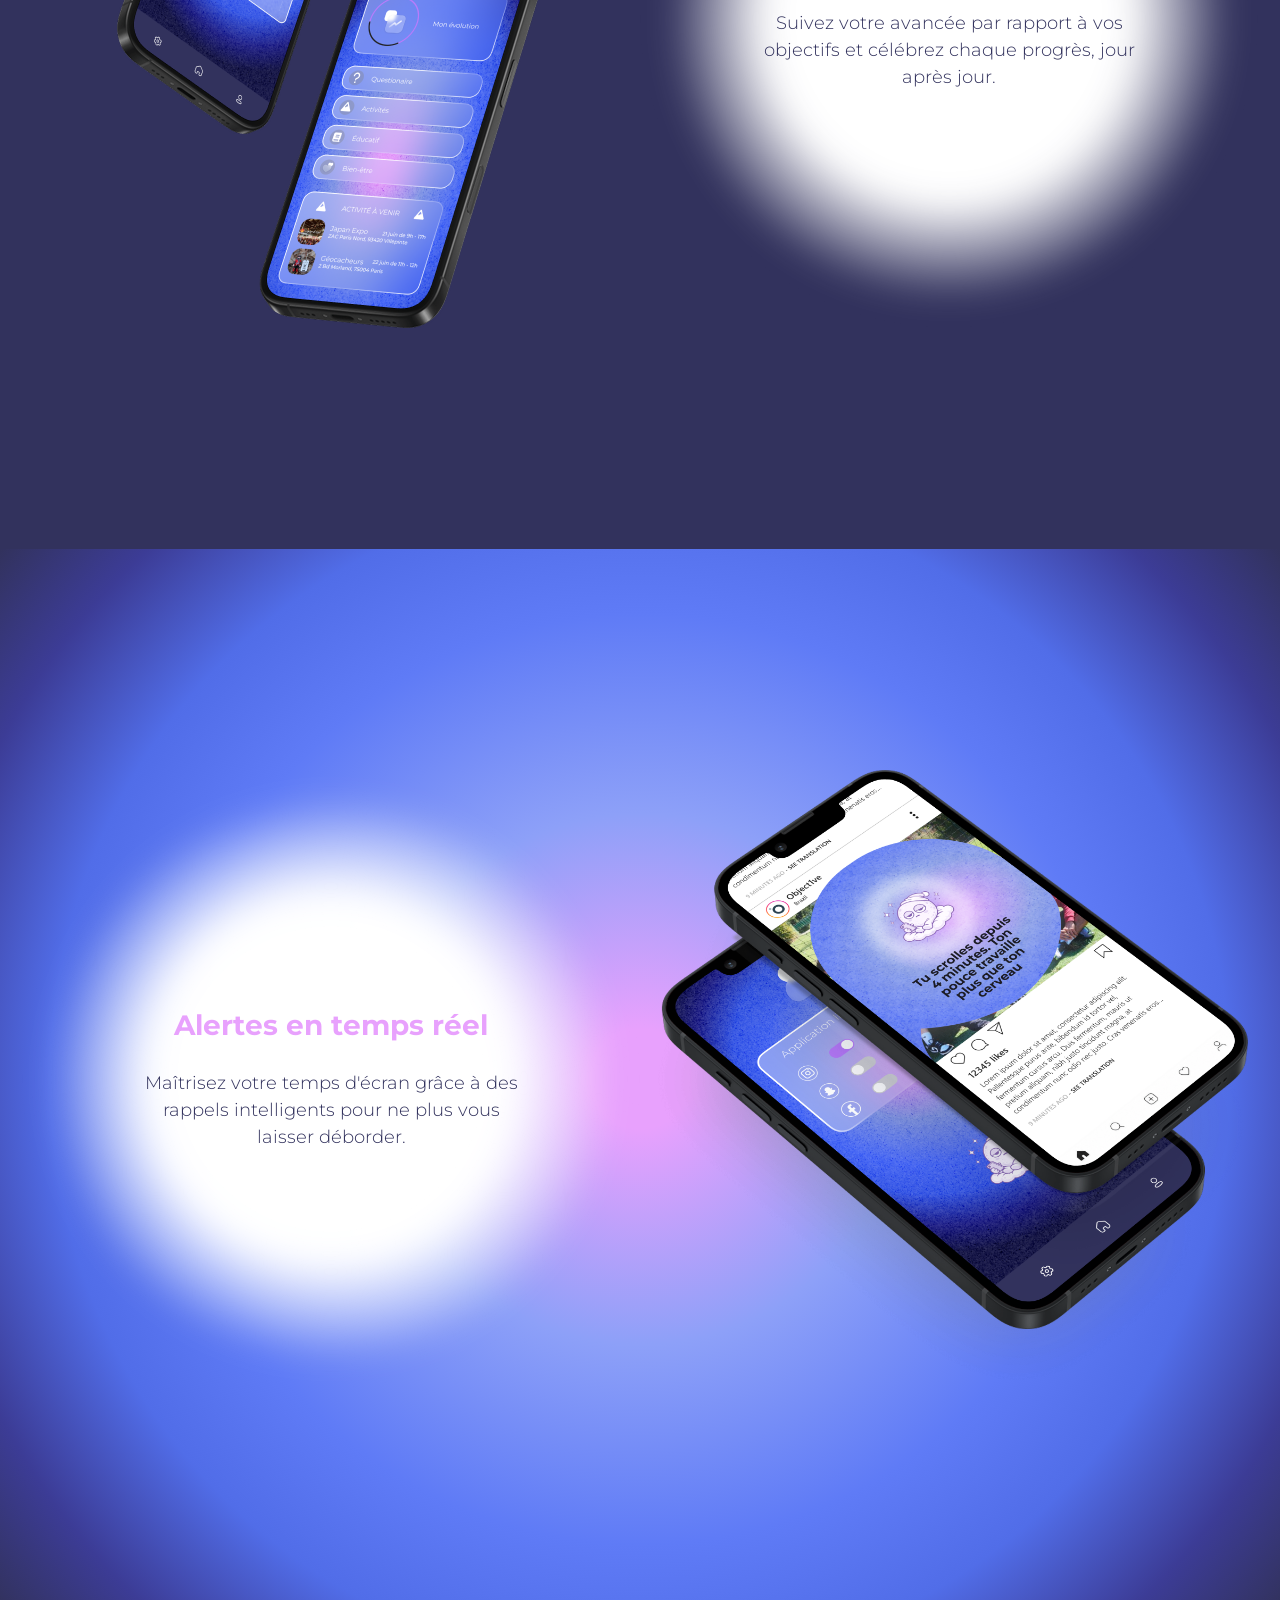
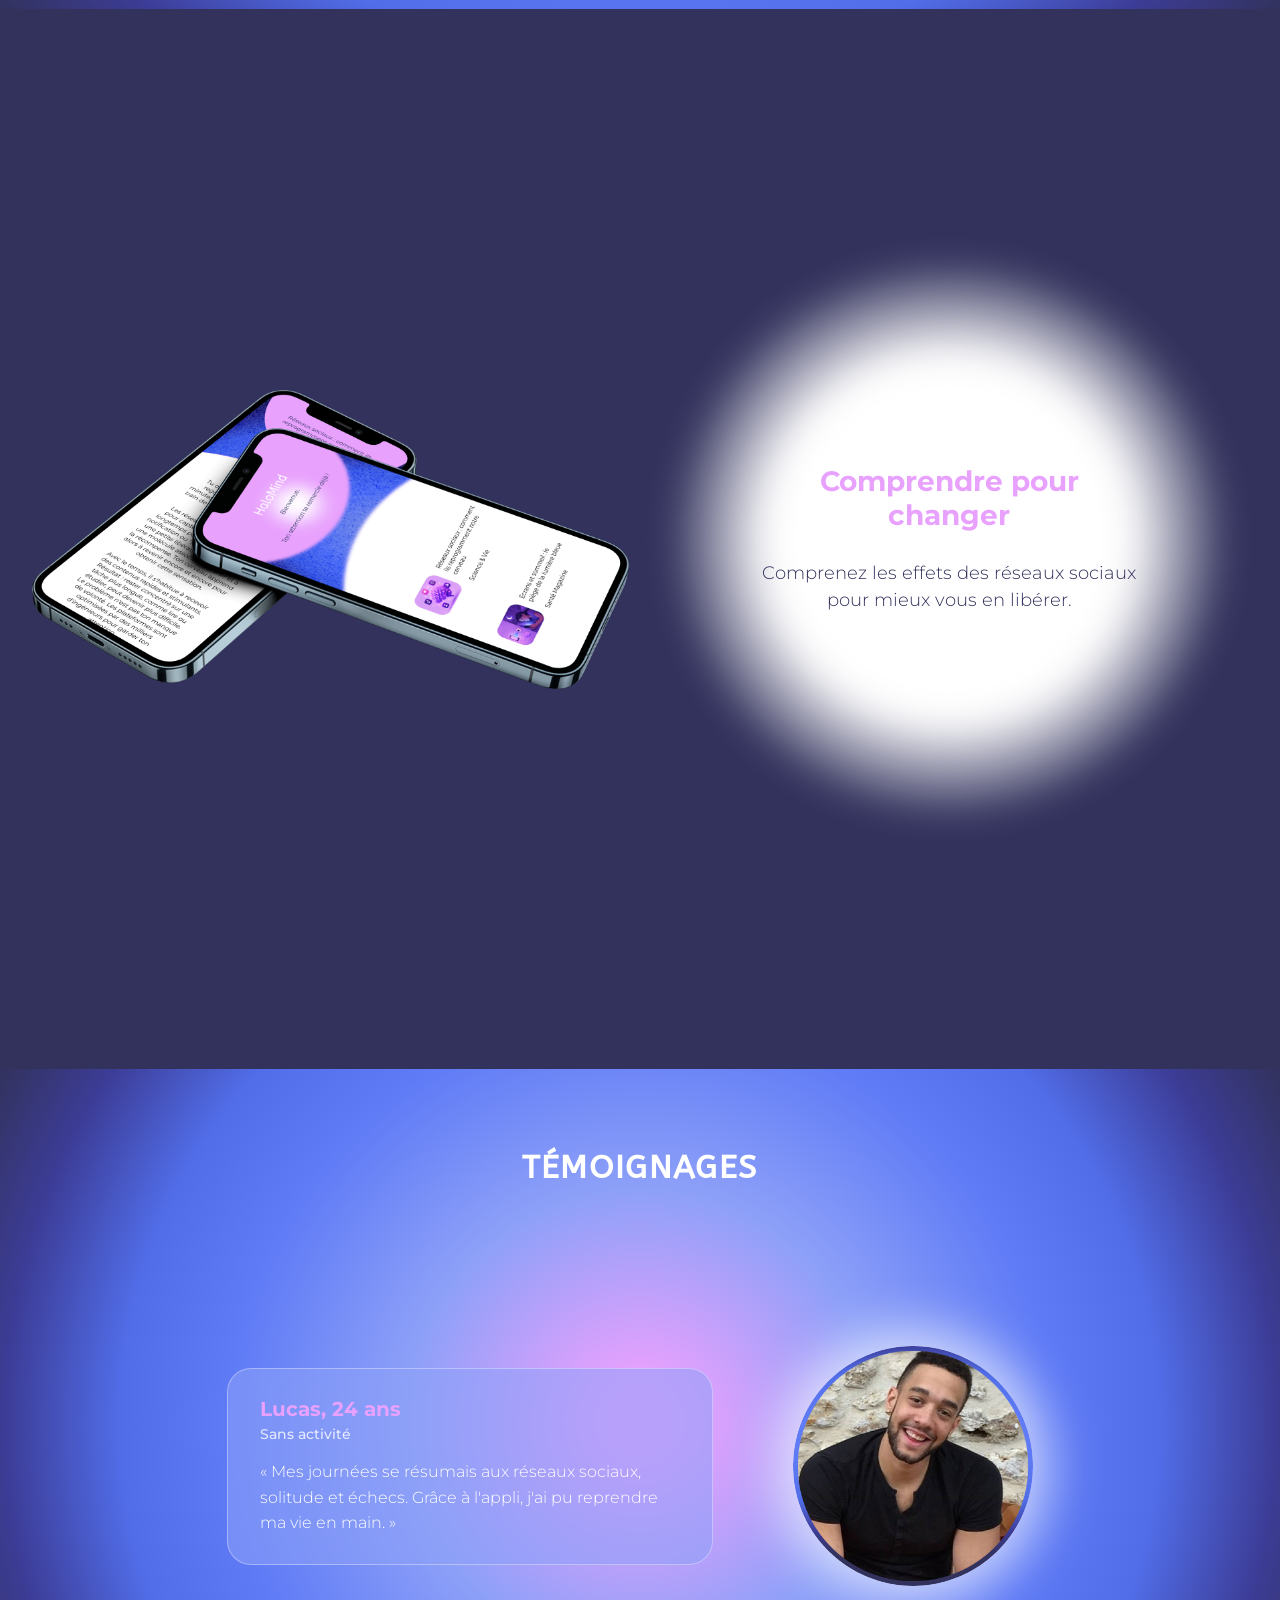
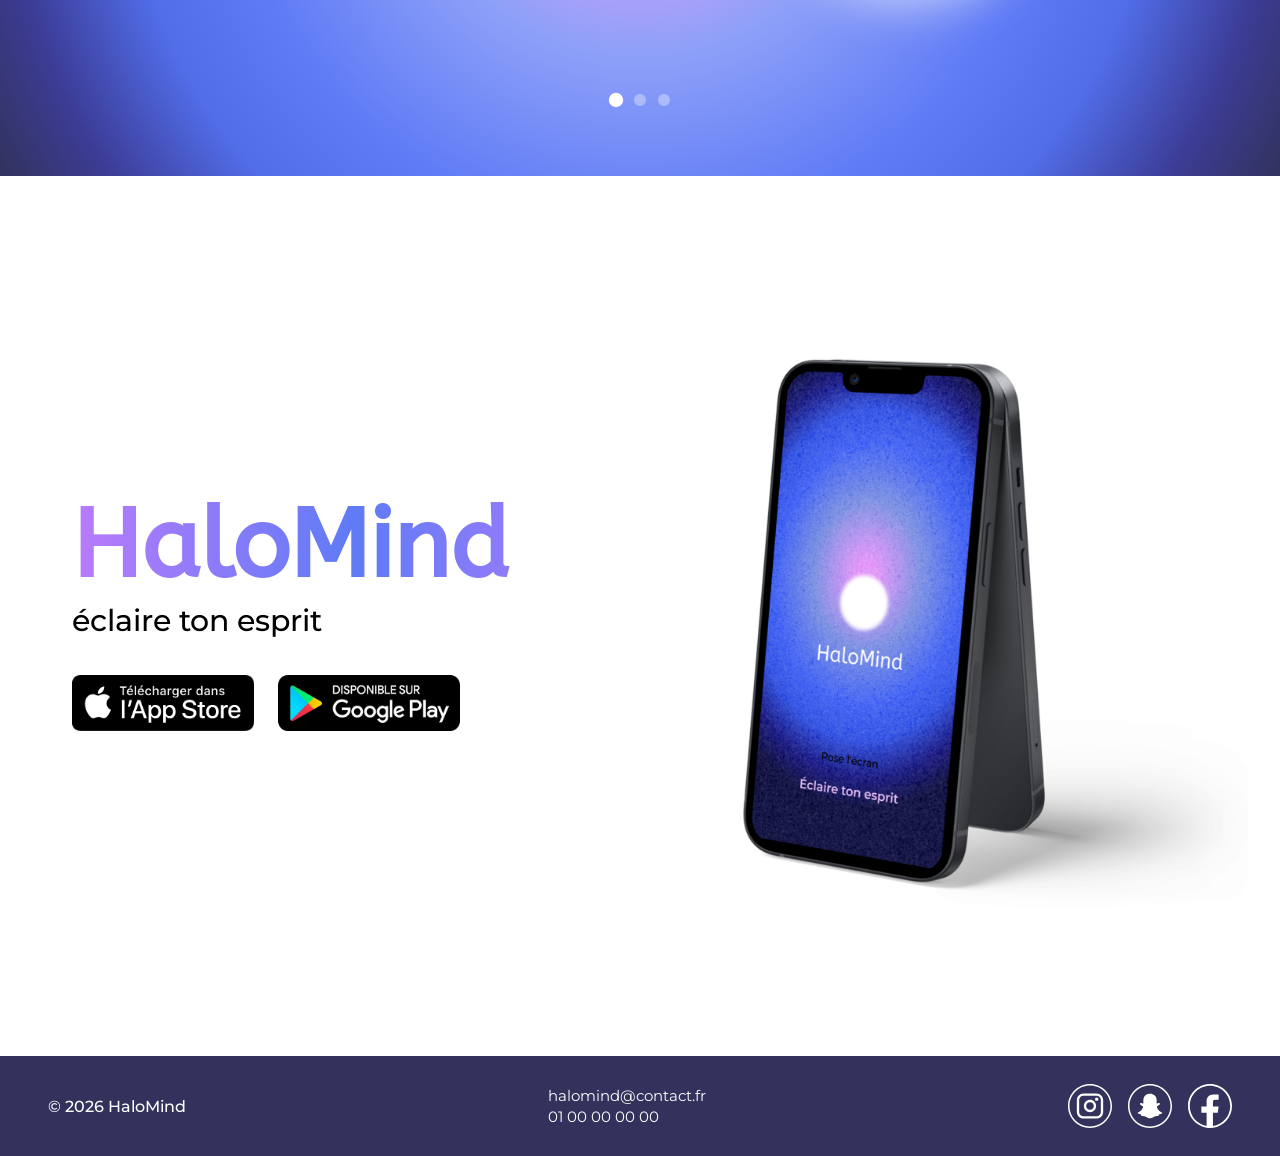
==== commit e7c94346: "10:53" ====
--- a/index.html
+++ b/index.html
@@ -109,7 +109,7 @@
         </section>
 
         <section id="temoignages" class="radial">
-            <h1 class="section__title">TEMOIGNAGES</h1><!--ILS EN PARLENT POUR VOUS-->
+            <h1 class="section__title">TÉMOIGNAGES</h1><!--ILS EN PARLENT POUR VOUS-->
             <div class="carousel" id="carousel">
                 <article class="testimonial testimonial--right">
                     <figure class="testimonial__photo">
--- a/style.css
+++ b/style.css
@@ -206,6 +206,7 @@
 
 /* Titre de section */
 .section__title{
+  font-family: 'ABeeZee';
   margin: 0;
   font-size: 32px;
   font-weight: 700;
--- a/index.css
+++ b/index.css
@@ -81,6 +81,7 @@
 }
 
 .features-tagline{
+  font-family: 'ABeeZee', sans-serif;
   text-align: center;
   font-size: 30px;
   font-weight: 700;
@@ -142,6 +143,7 @@
 }
 
 .feature__title{
+  color: #E8A1FD;
   font-size: 28px;
   font-weight: 700;
   margin: 0 0 28px;
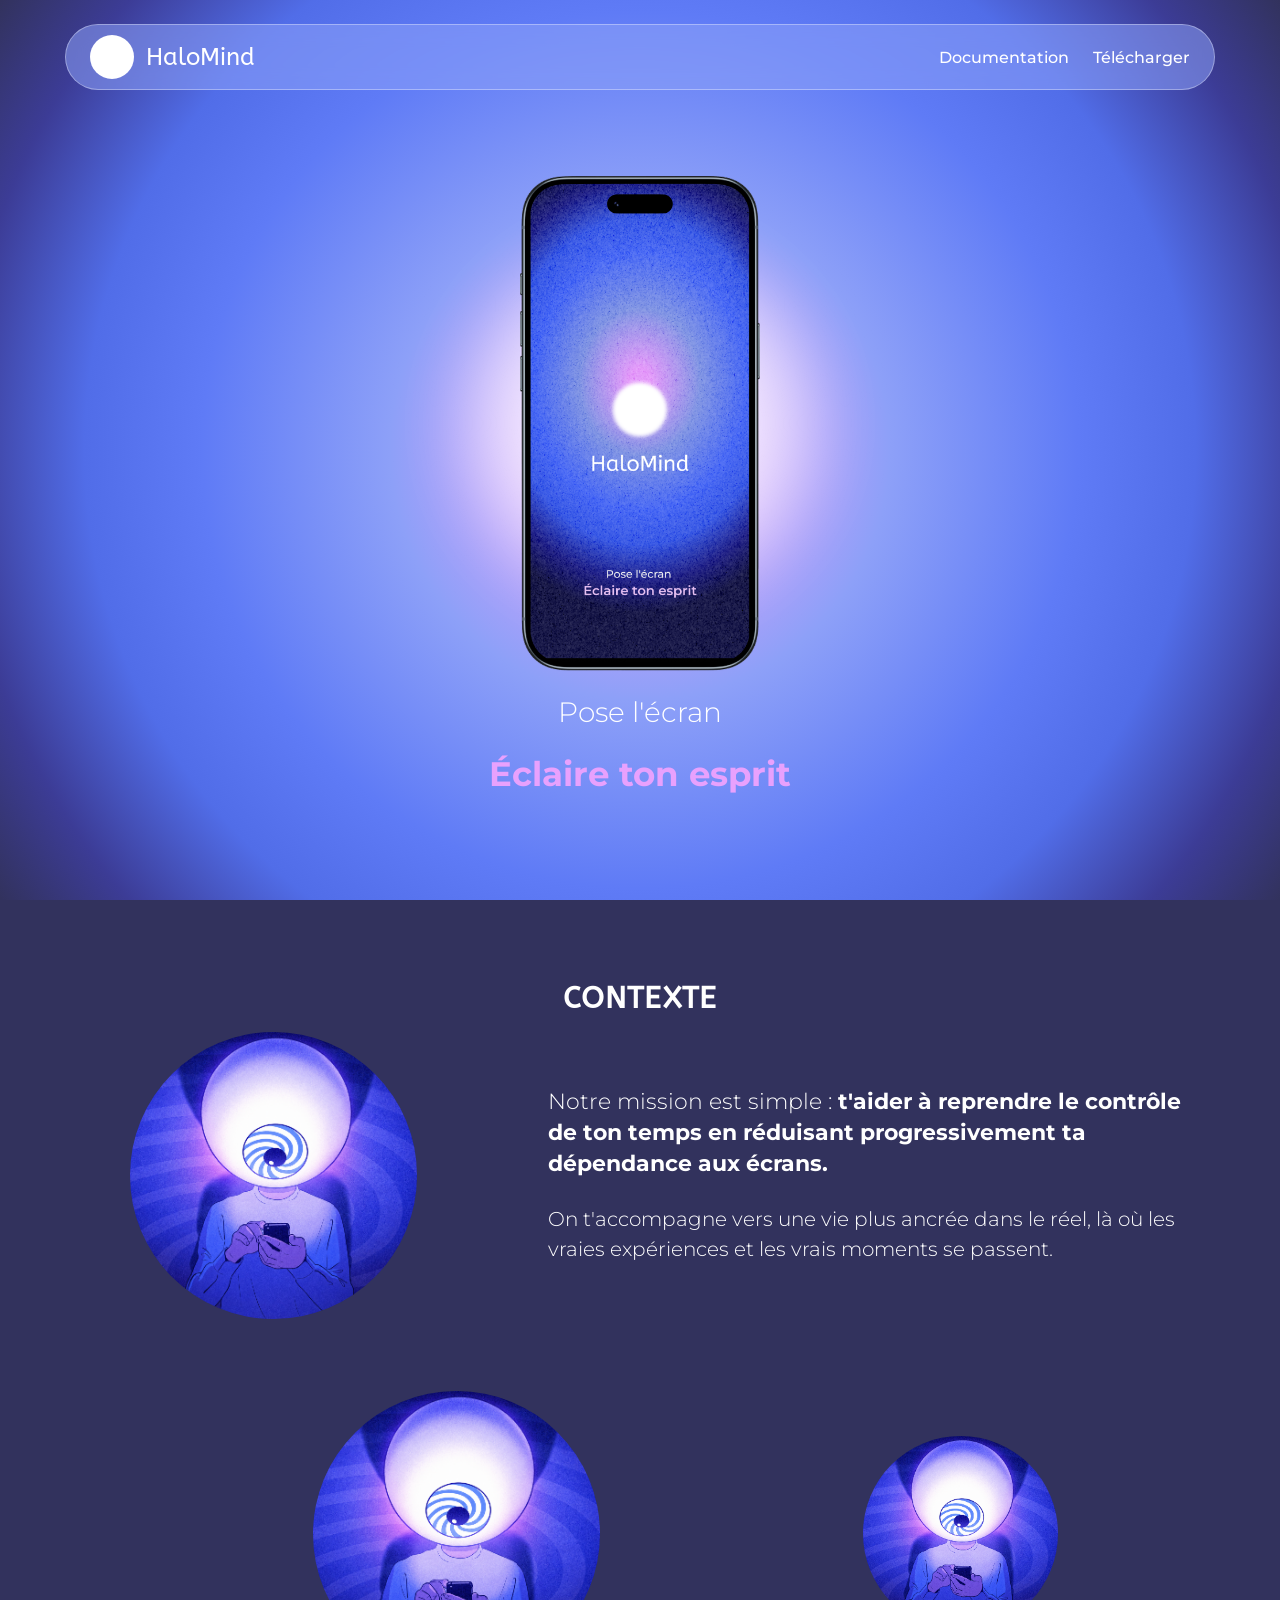
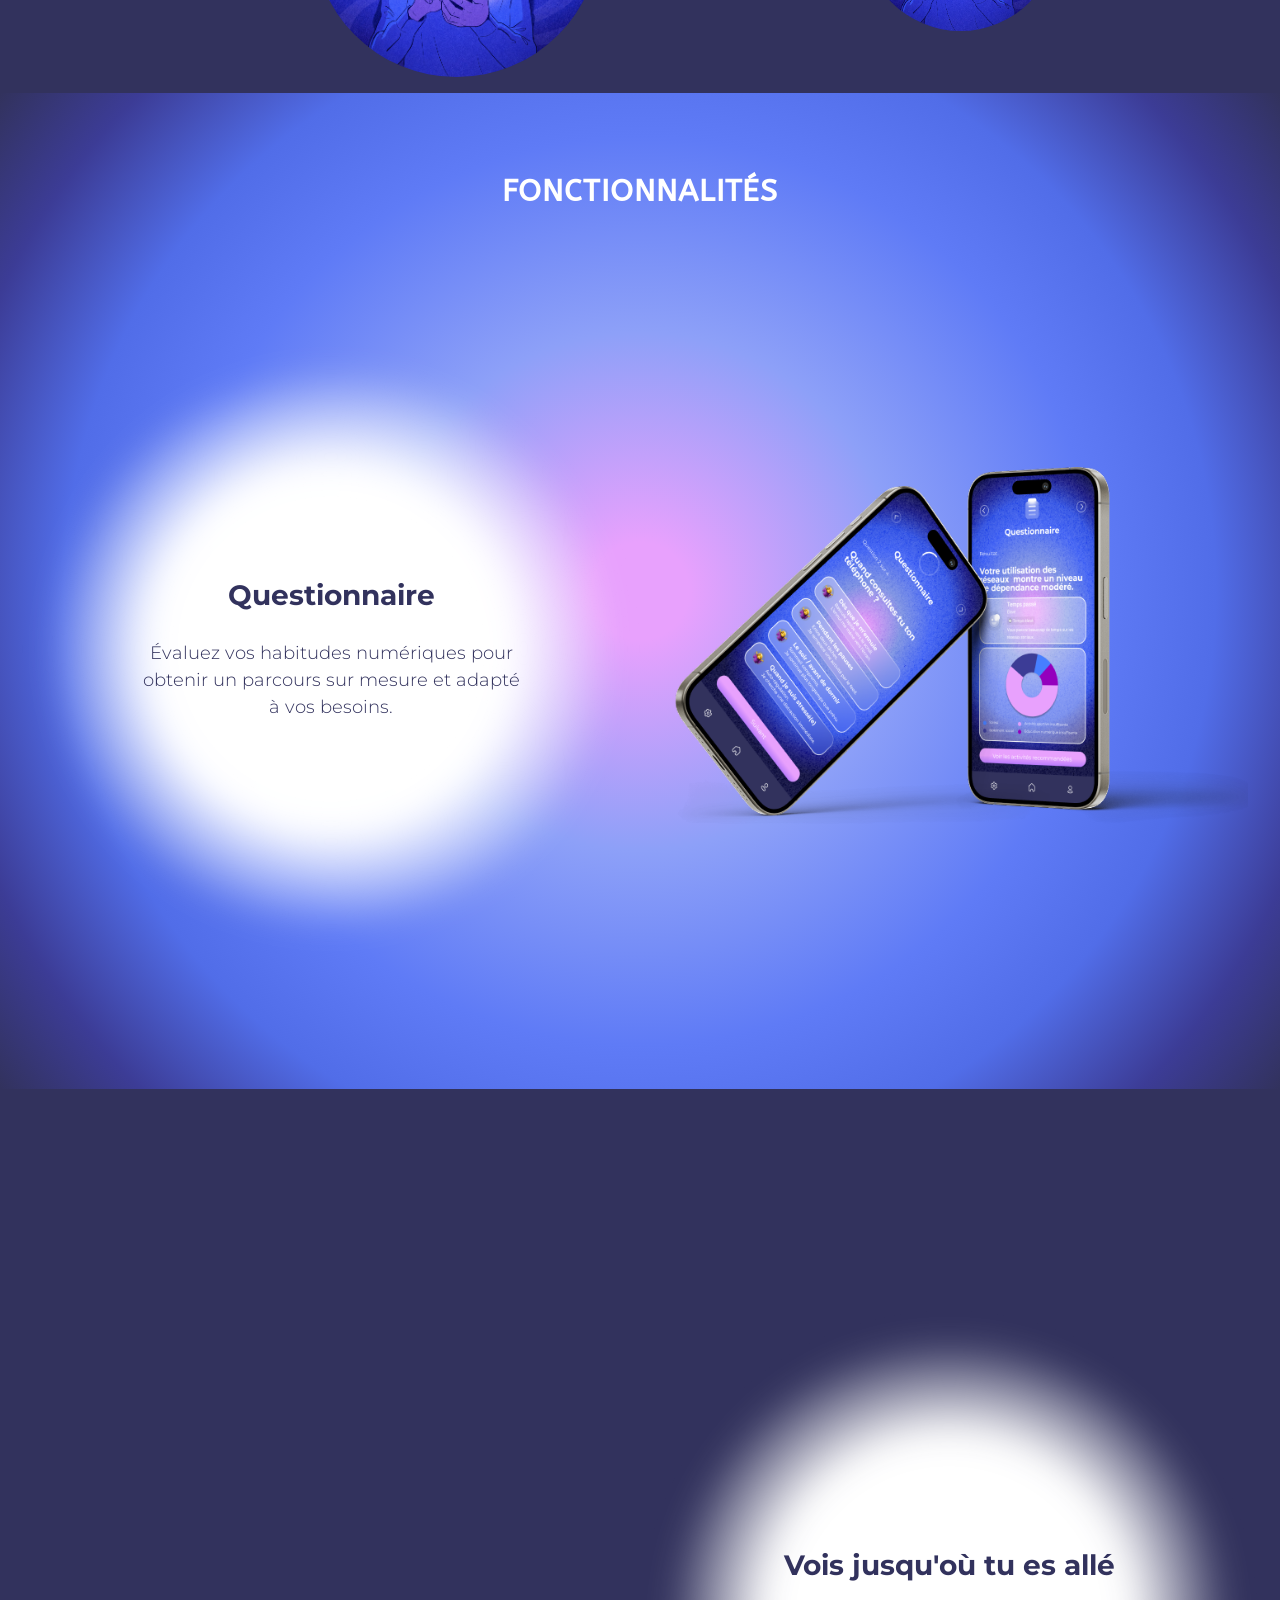
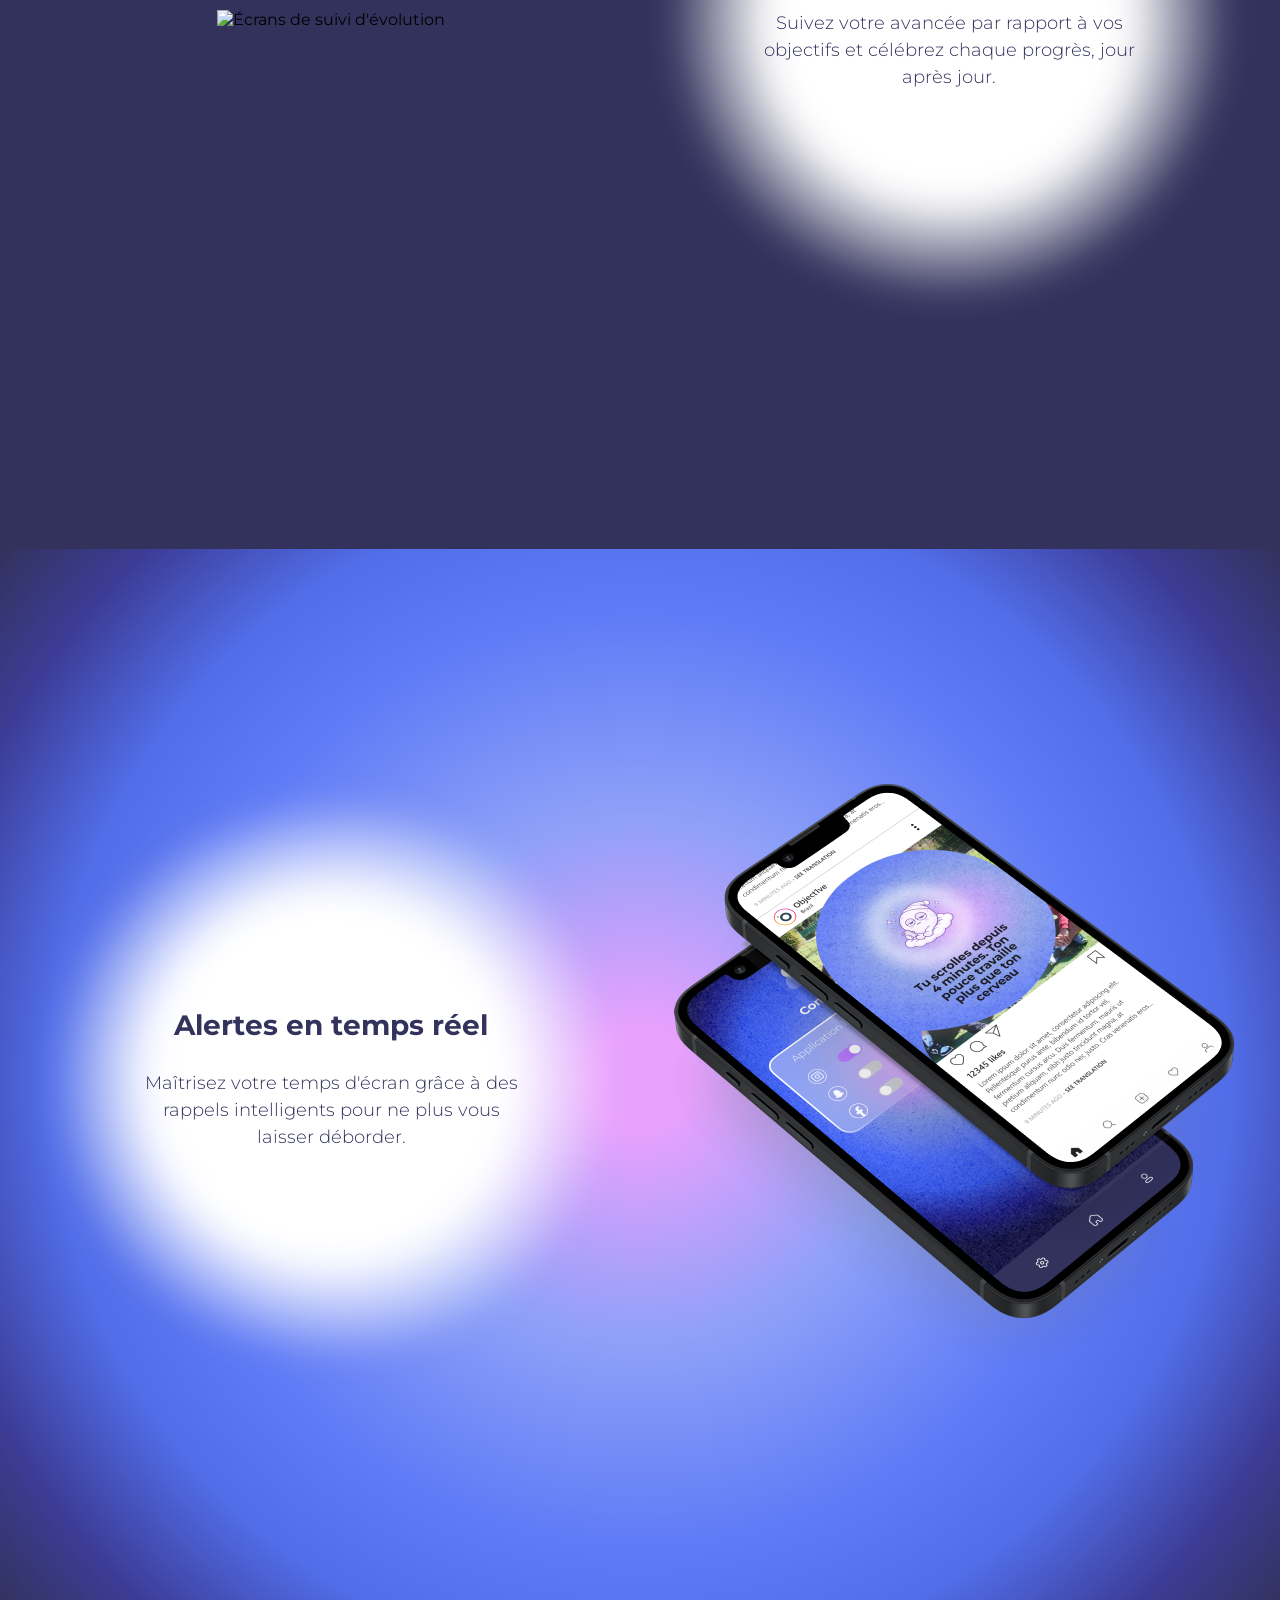
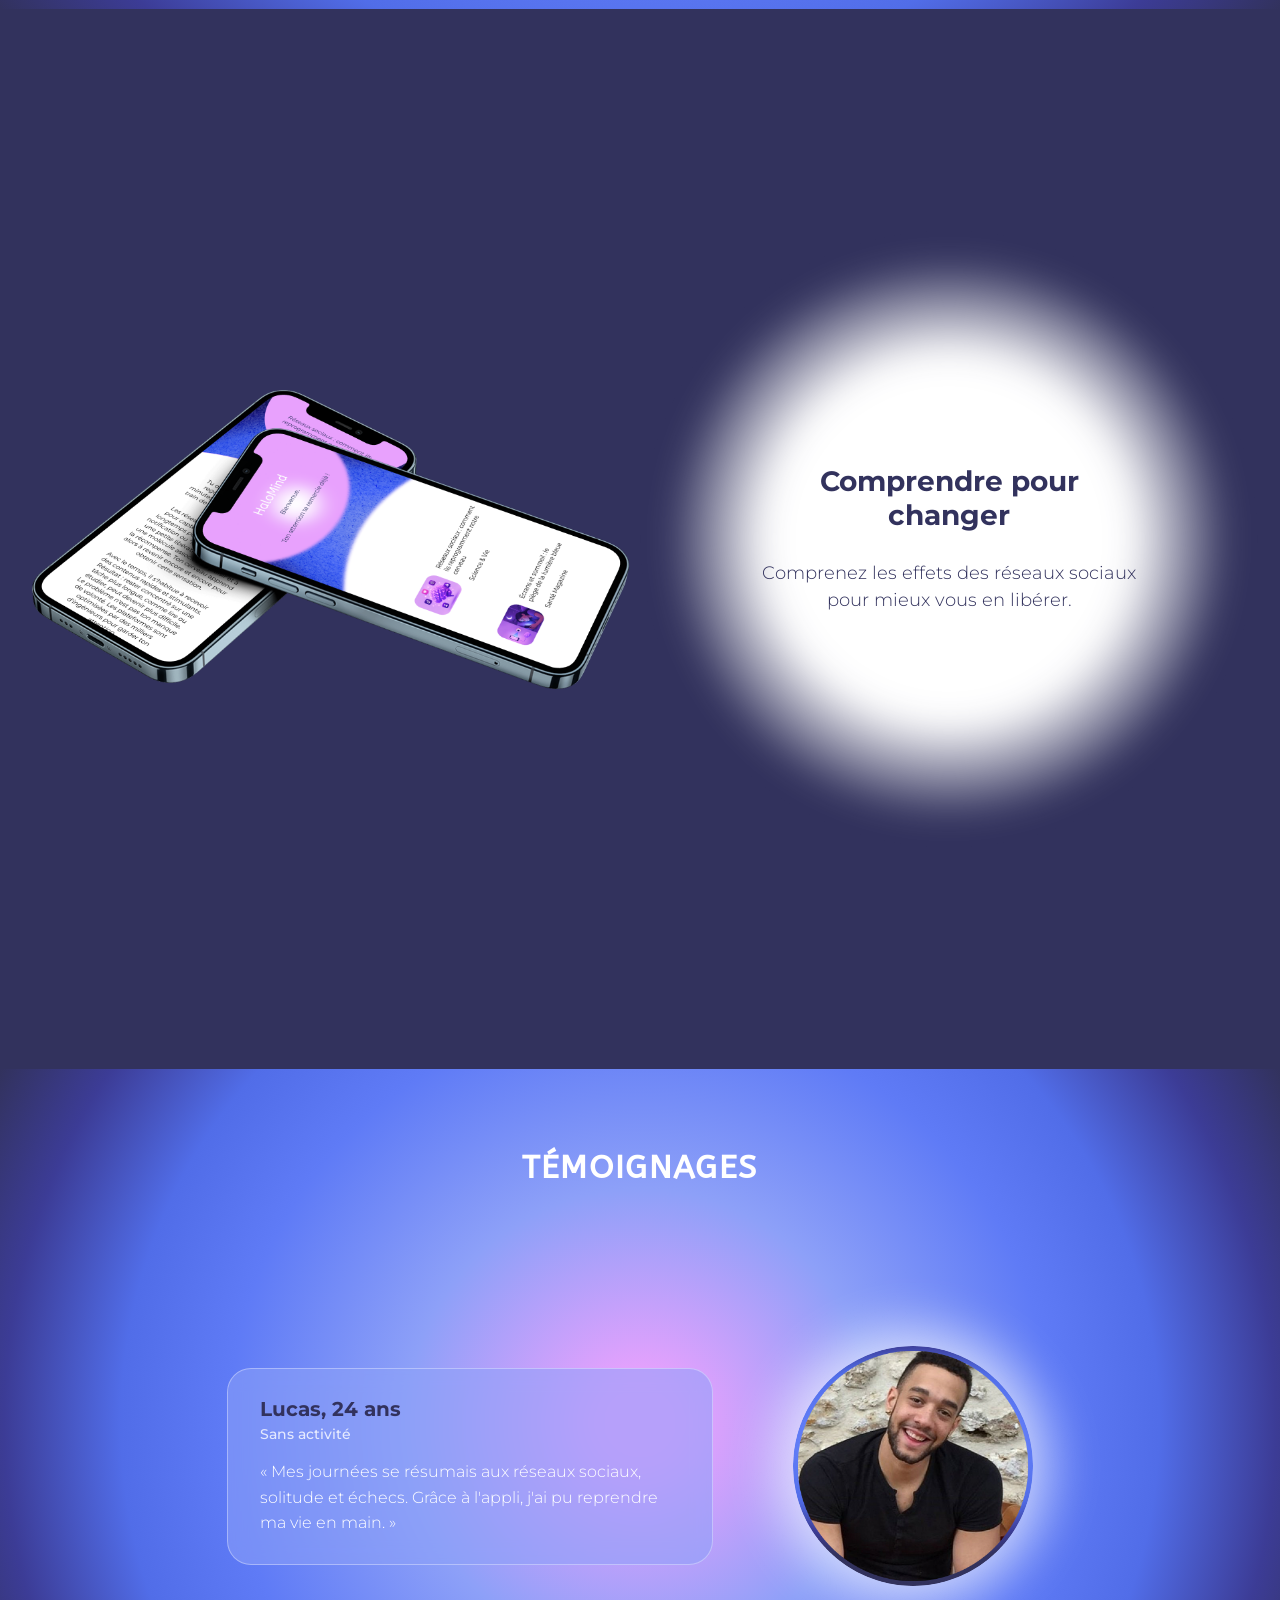
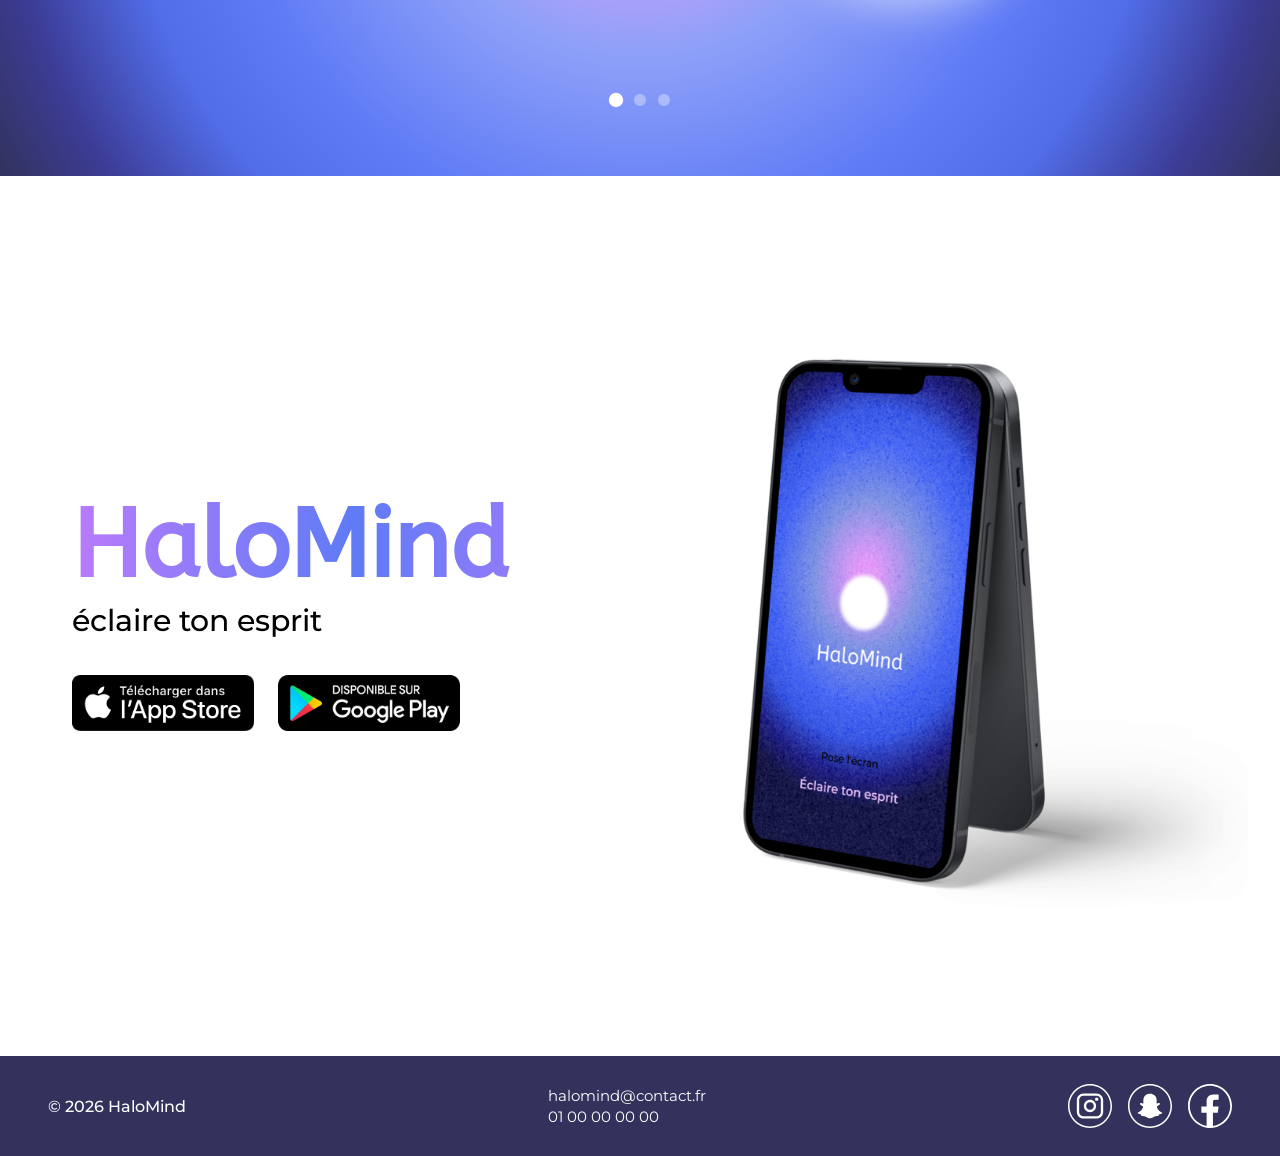
==== commit 4292dca4: "17:37" ====
--- a/index.html
+++ b/index.html
@@ -62,7 +62,7 @@
                         </div>
                     </div>
                     <div class="feature__visual">
-                        <img src="img/landing_page/3.fonctionnalites/Fonction1.png" alt="Écrans de diagnostic">
+                        <img src="img/landing_page/3.fonctionnalites/Natural-Titanium.png" alt="Écrans de diagnostic">
                     </div>
                 </article>
             </div>
@@ -76,7 +76,7 @@
                     </div>
                 </div>
                 <div class="feature__visual">
-                    <img src="img/landing_page/3.fonctionnalites/Fonction2.png" alt="Écrans de suivi d'évolution">
+                    <img src="img/landing_page/3.fonctionnalites/Fonction2.svg" alt="Écrans de suivi d'évolution">
                 </div>
             </article>
 
@@ -90,7 +90,7 @@
                     </div>
                 </div>
                 <div class="feature__visual">
-                    <img src="img/landing_page/3.fonctionnalites/Fonction3.png" alt="Écrans d'alertes">
+                    <img src="img/landing_page/3.fonctionnalites/Midnight.png" alt="Écrans d'alertes">
                 </div>
             </article>
 
--- a/index.css
+++ b/index.css
@@ -143,7 +143,7 @@
 }
 
 .feature__title{
-  color: #E8A1FD;
+  color: #32325D;
   font-size: 28px;
   font-weight: 700;
   margin: 0 0 28px;
@@ -258,7 +258,7 @@
   font-size: 20px;
   font-weight: 700;
   margin: 0 0 4px;
-  color: var(--color-pink);
+  color: #32325D;
 }
 
 .testimonial__role{
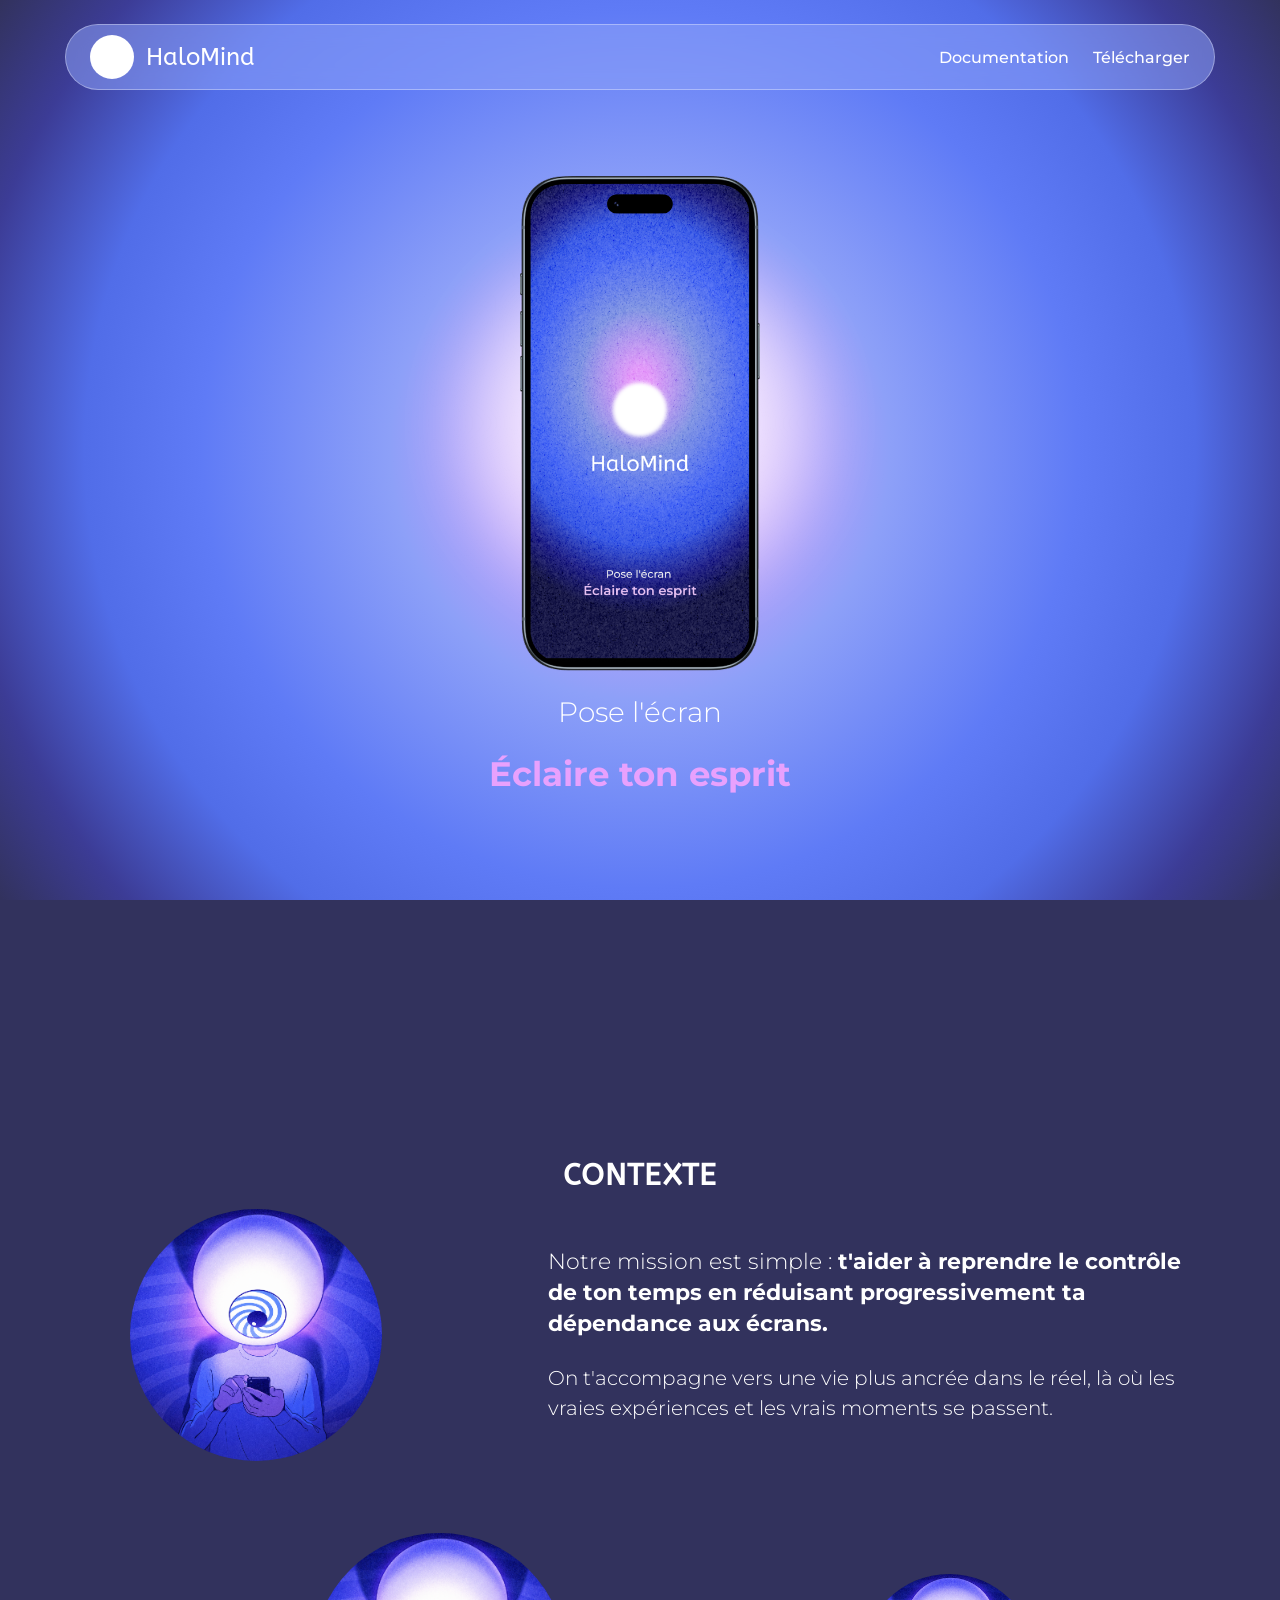
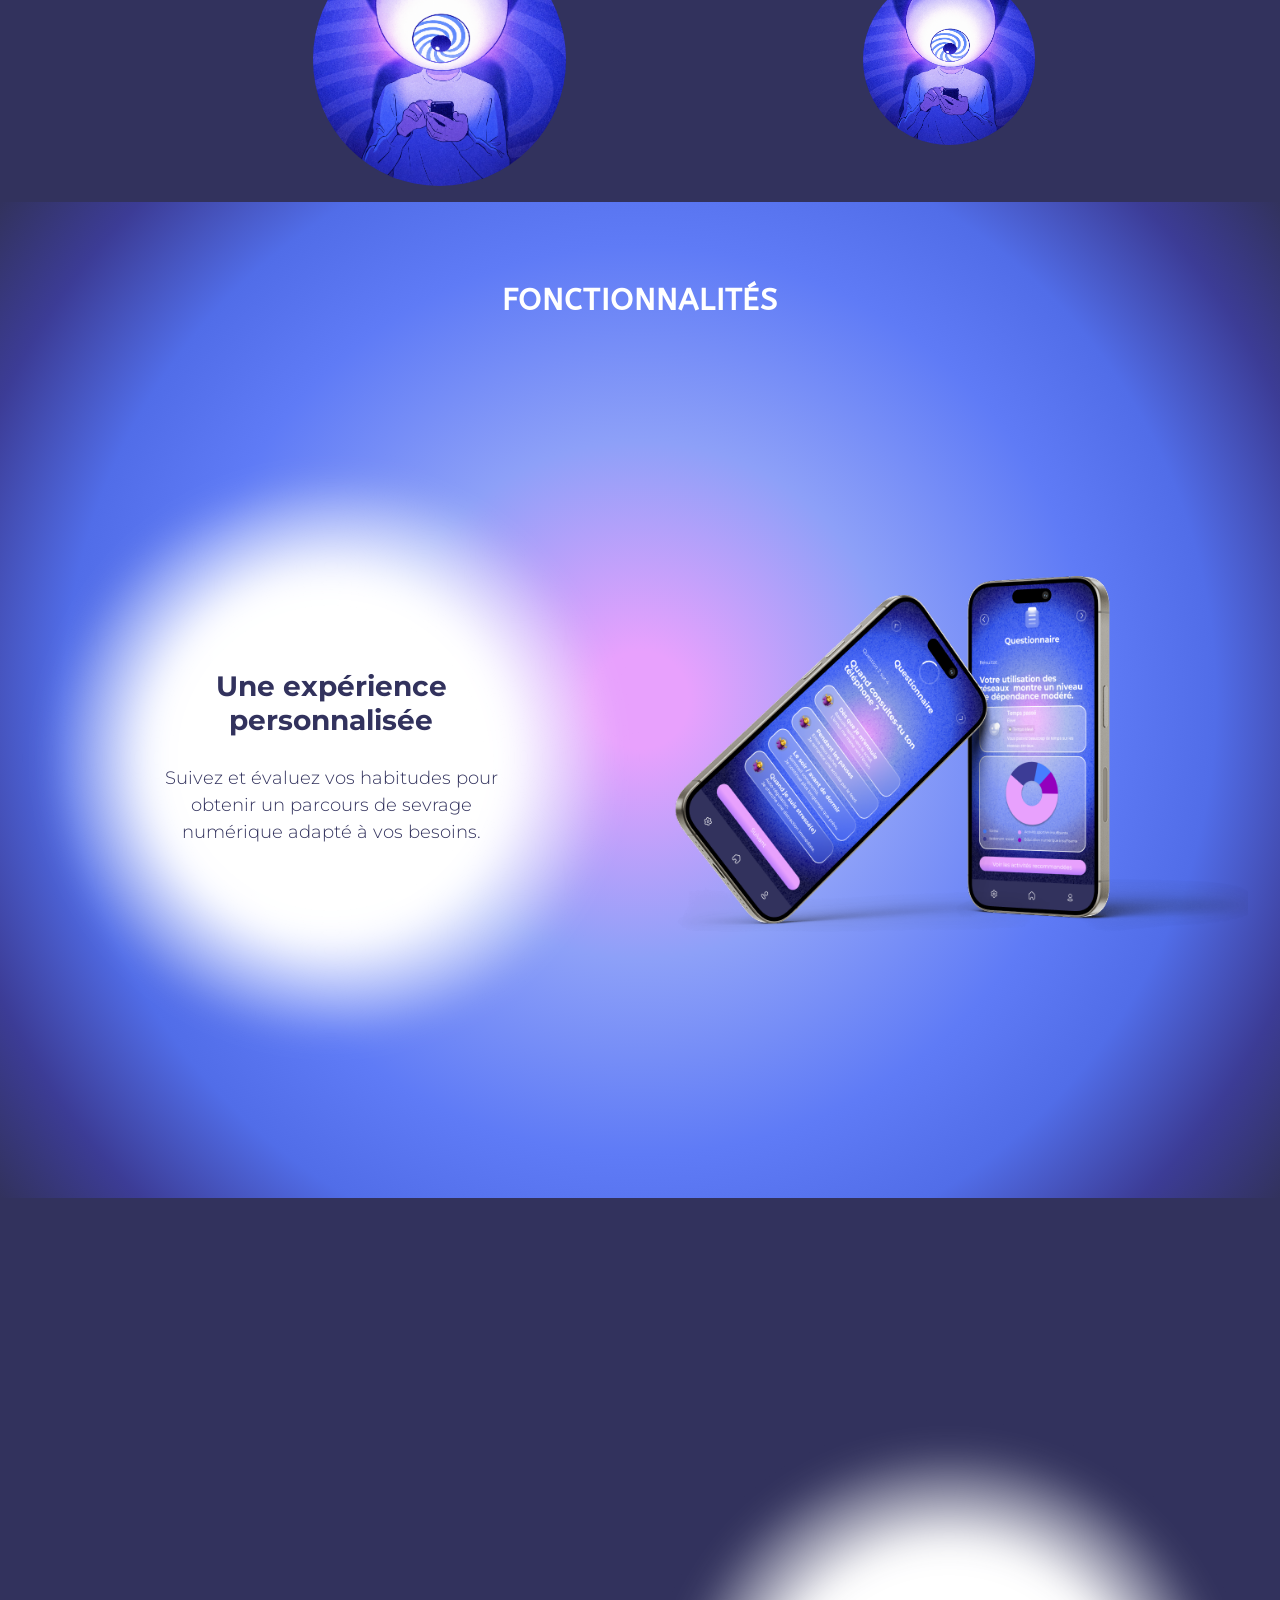
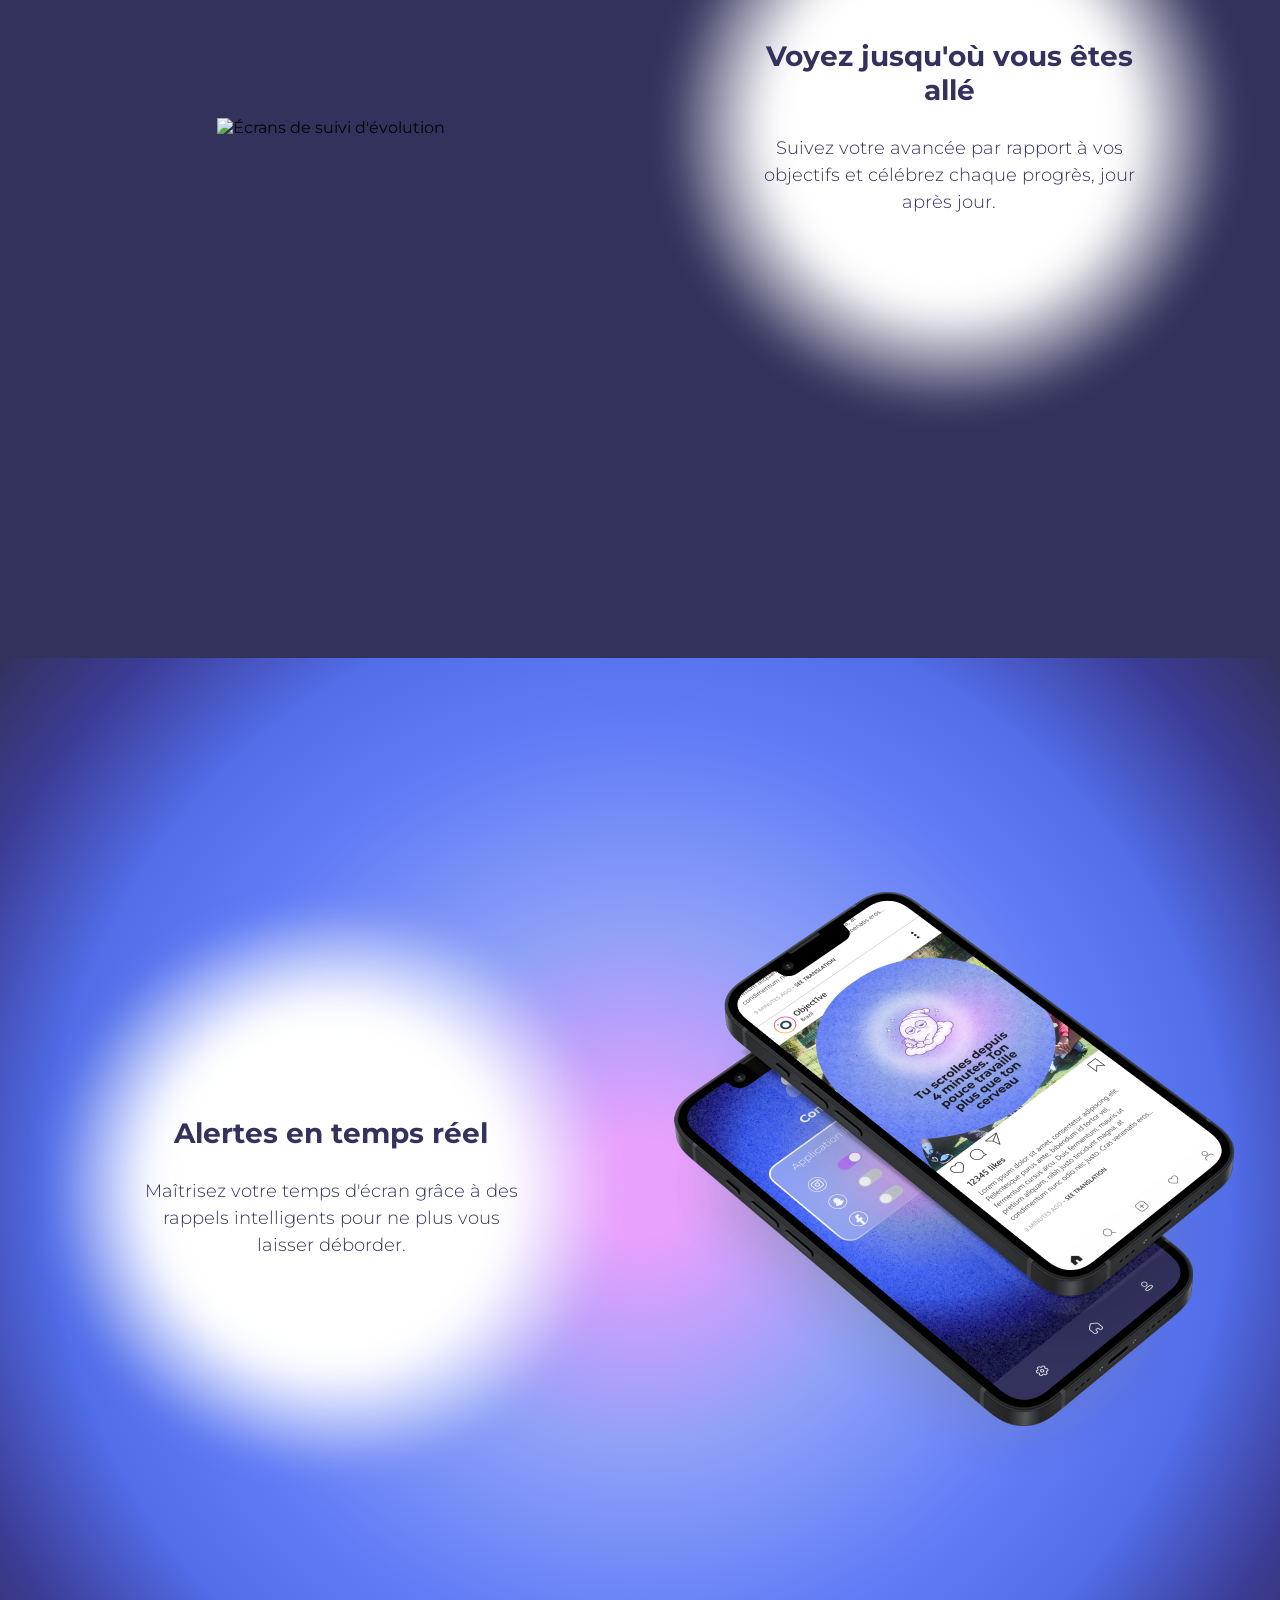
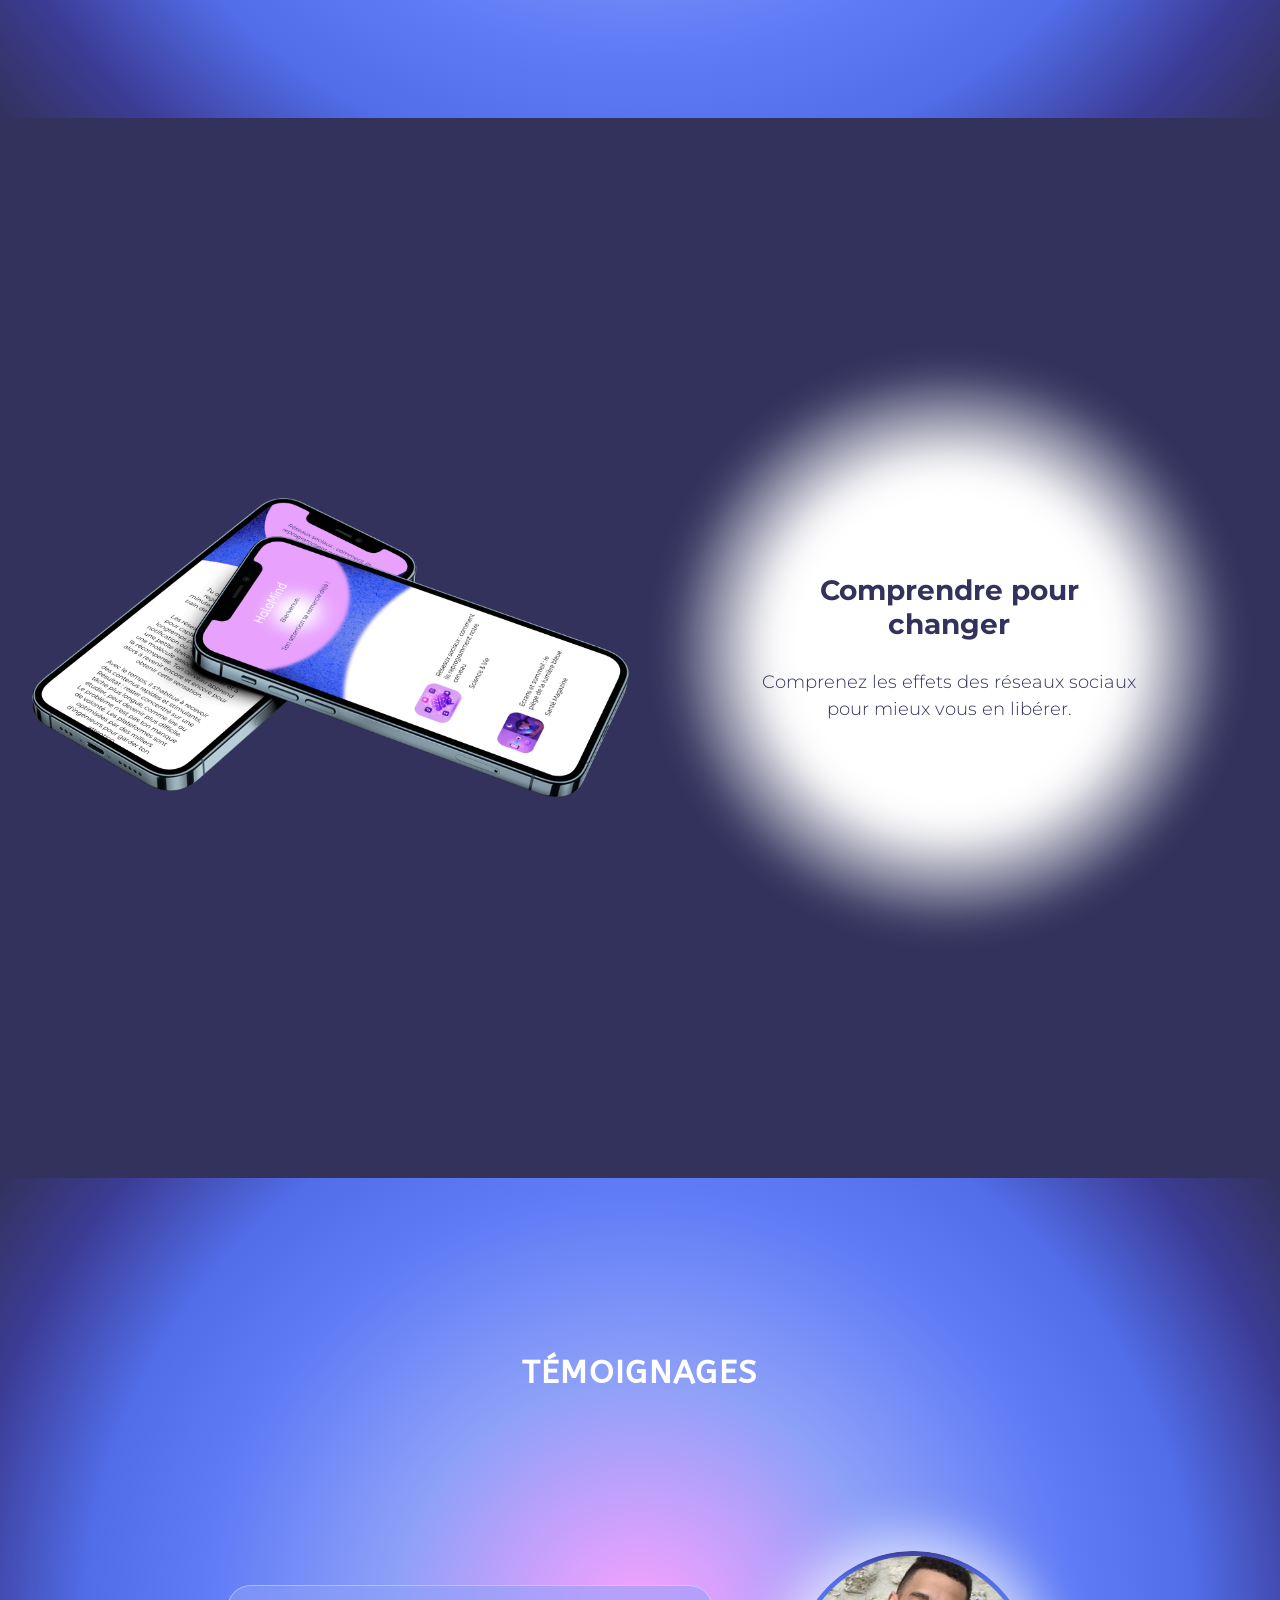
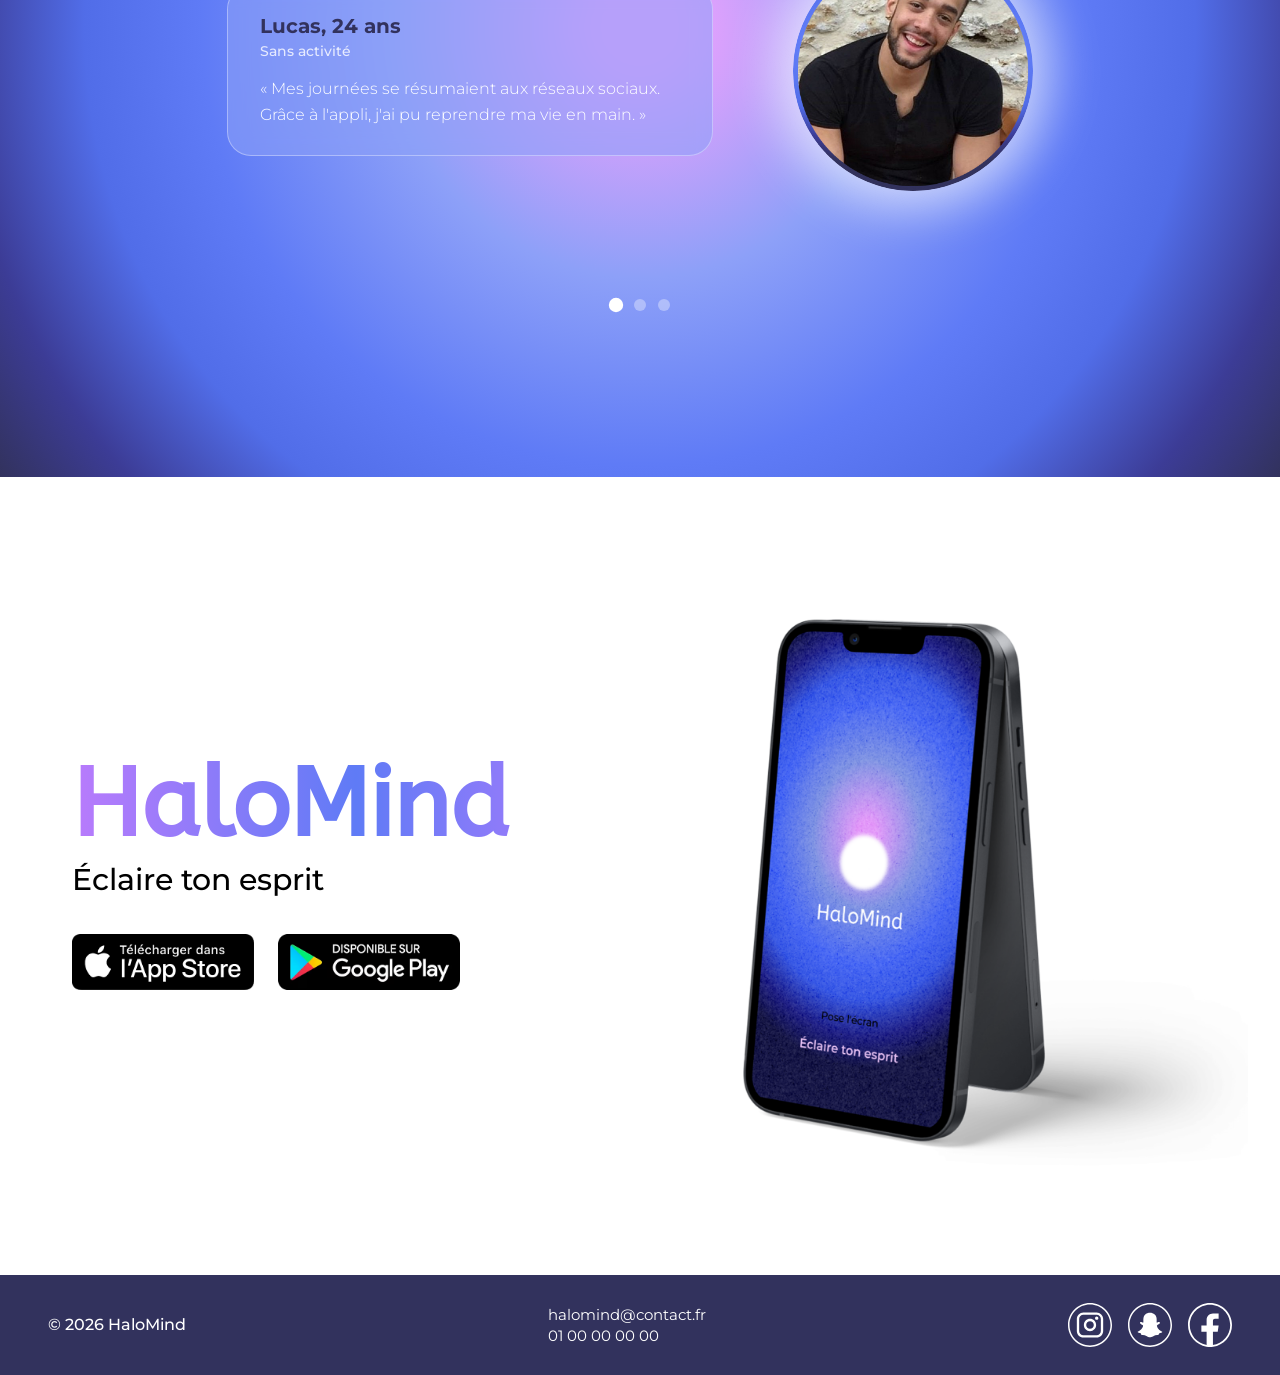
==== commit eb95713a: "01:13 ajustement taille ecrans+ orthographe + section EQUIPE" ====
--- a/index.html
+++ b/index.html
@@ -56,9 +56,9 @@
                     <div class="feature__text-wrap">
                         <span class="feature__halo"></span>
                         <div class="feature__text">
-                            <h3 class="feature__title">Questionnaire</h3>
+                            <h3 class="feature__title">Une expérience personnalisée</h3>
                             <!-- <p class="feature__subtitle">Connais-toi avant de te corriger</p> -->
-                            <p class="feature__desc">Évaluez vos habitudes numériques pour obtenir un parcours sur mesure et adapté à vos besoins.</p>
+                            <p class="feature__desc">Suivez et évaluez vos habitudes pour obtenir un parcours de sevrage numérique adapté à vos besoins.</p>
                         </div>
                     </div>
                     <div class="feature__visual">
@@ -71,7 +71,7 @@
                 <div class="feature__text-wrap">
                     <span class="feature__halo"></span>
                     <div class="feature__text">
-                        <h3 class="feature__title">Vois jusqu'où tu es allé</h3>
+                        <h3 class="feature__title">Voyez jusqu'où vous êtes allé</h3>
                         <p class="feature__desc">Suivez votre avancée par rapport à vos objectifs et célébrez chaque progrès, jour après jour.</p>
                     </div>
                 </div>
@@ -119,7 +119,7 @@
                     <div class="testimonial__card frosted">
                         <p class="testimonial__name">Lucas, 24 ans</p>
                         <p class="testimonial__role">Sans activité</p>
-                        <p class="testimonial__quote">« Mes journées se résumais aux réseaux sociaux, solitude et échecs. Grâce à l'appli, j'ai pu reprendre ma vie en main. »</p>
+                        <p class="testimonial__quote">« Mes journées se résumaient aux réseaux sociaux. Grâce à l'appli, j'ai pu reprendre ma vie en main. »</p>
                     </div>
                 </article>
                 <article class="testimonial testimonial--left is-active">
@@ -130,7 +130,7 @@
                     <div class="testimonial__card frosted">
                         <p class="testimonial__name">Amandine, 16 ans</p>
                         <p class="testimonial__role">Étudiante</p>
-                        <p class="testimonial__quote">« Je passais mes nuits sur TikTok et Snap. Avec les défis de l'appli, je lâche enfin mon tel à 21h30. Je dors trop bien et je revis ! »</p>
+                        <p class="testimonial__quote">« Je passais mes nuits sur TikTok et Snap. Avec les défis de l'appli, je lâche enfin mon tél à 21 h 30. Je dors trop bien et je revis ! »</p>
                     </div>
                 </article>
                 <article class="testimonial testimonial--top">
@@ -155,7 +155,7 @@
         <section id="download">
             <div class="download__text">
                 <h2 class="download__brand">HaloMind</h2>
-                <p class="download__tagline">éclaire ton esprit</p>
+                <p class="download__tagline">Éclaire ton esprit</p>
                 <div class="download__buttons">
                     <a href="#"><img src="img/landing_page/5.download/apple.png" alt="Télécharger dans l'App Store"></a>
                     <a href="#"><img src="img/landing_page/5.download/google.png" alt="Disponible sur Google Play"></a>
--- a/index.css
+++ b/index.css
@@ -5,10 +5,8 @@
 #contexte{
   position: relative;
   background: var(--color-dark);
-  padding: 100px var(--space-lg) 0;
+  padding: 177px var(--space-lg) 0;
   overflow: hidden;
-  /*ANDRES*/
-  padding: 0;
 }
 
 .context__grid{
@@ -22,7 +20,7 @@
 }
 
 .context__visual img{
-  width: 100%;
+  width: 88%;
   height: auto;
   border-radius: 50%;
   display: block;
@@ -180,7 +178,7 @@
 
 #temoignages{
   text-align: center;
-  padding: 80px var(--space-lg);
+  padding: 176px var(--space-lg);
 }
 
 .carousel{
@@ -308,7 +306,7 @@
   justify-content: space-between;
   gap: 40px;
   min-height: 80vh;
-  padding: 80px var(--space-lg);
+  padding: 39px var(--space-lg);
   background: var(--color-white);
 }
 
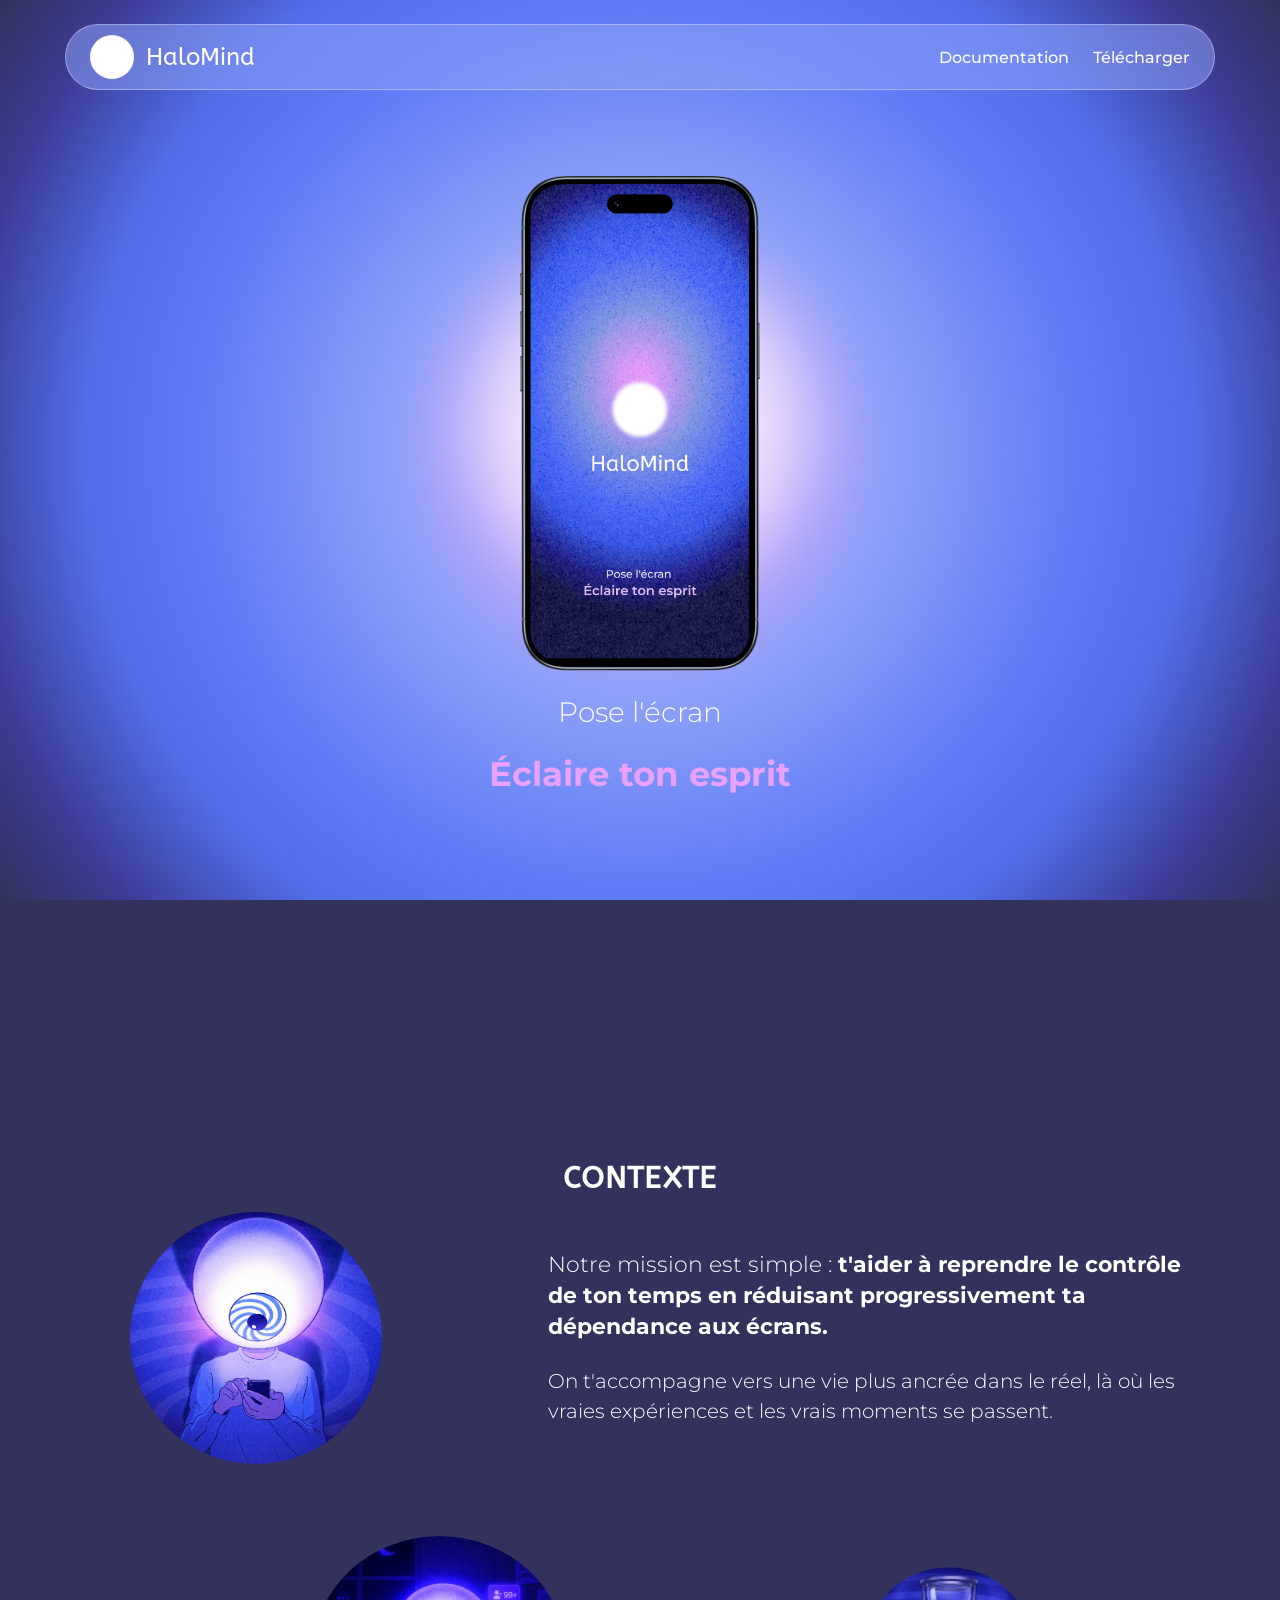
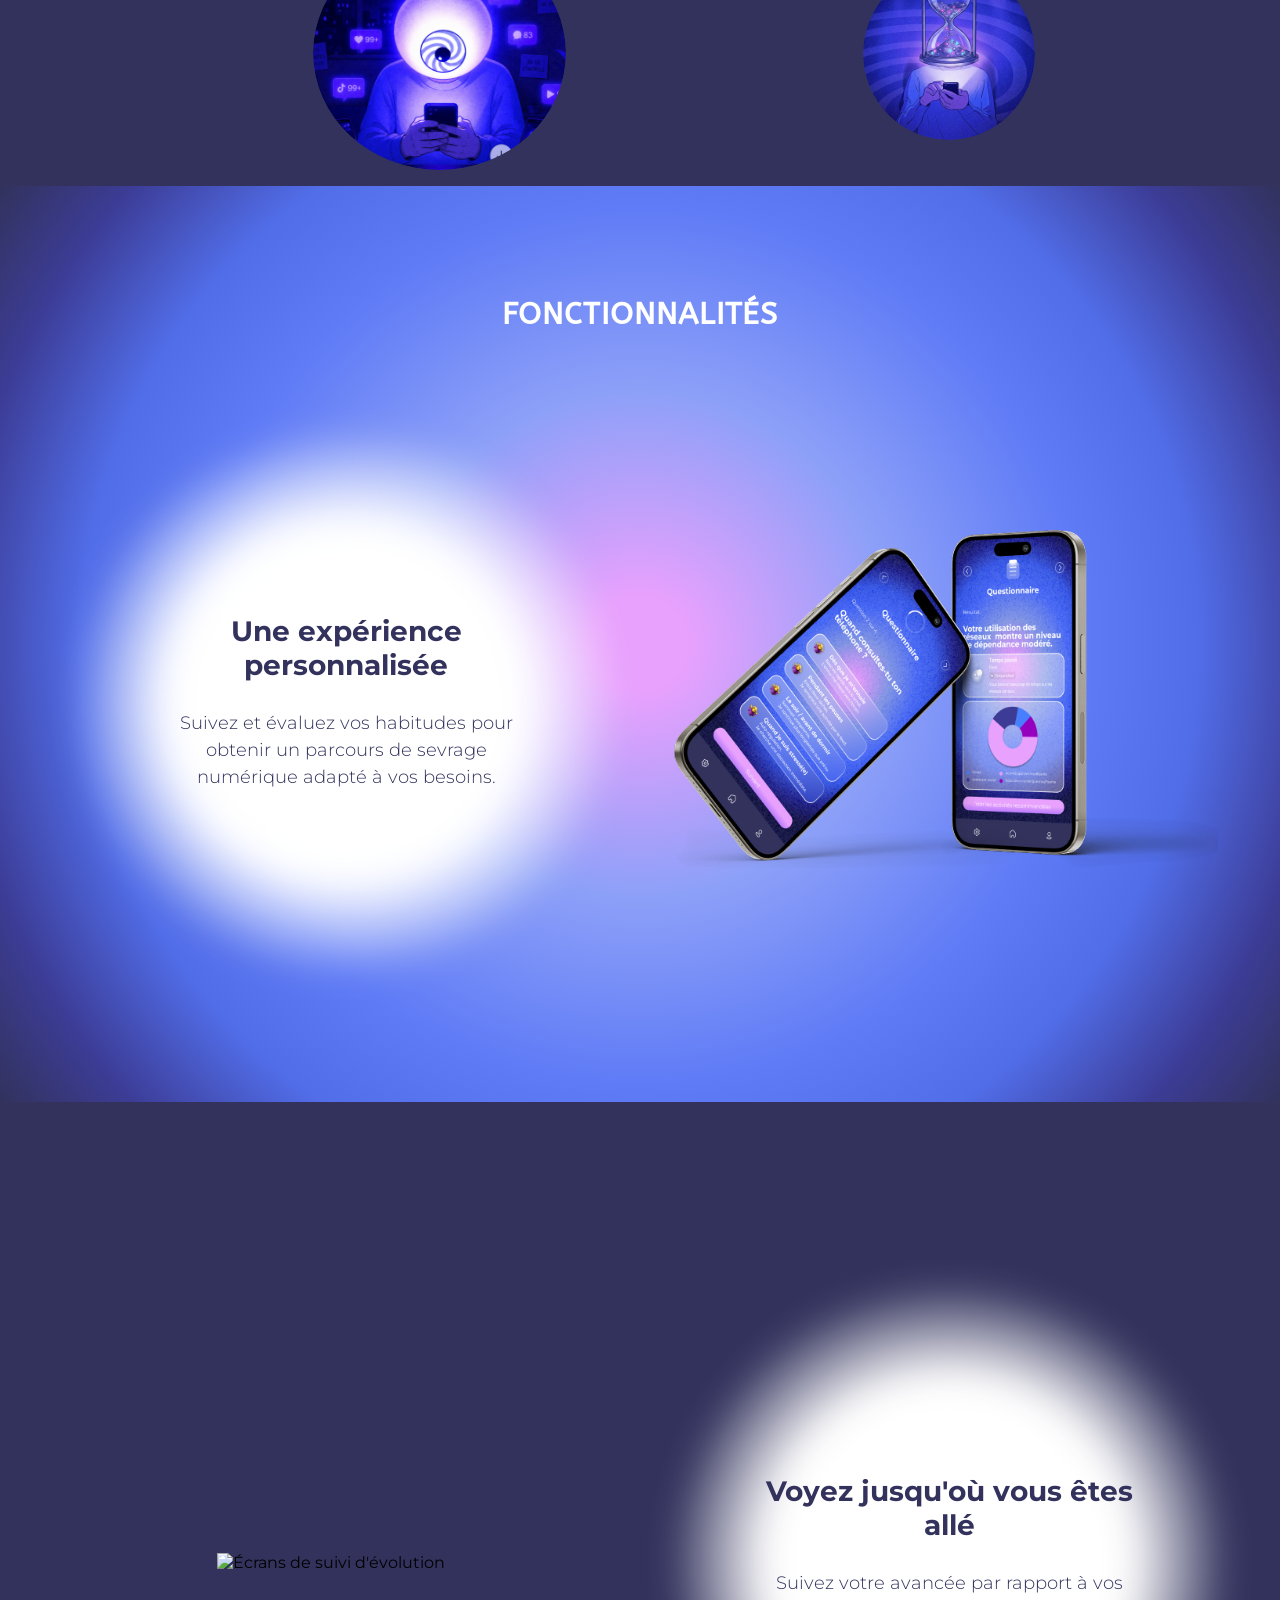
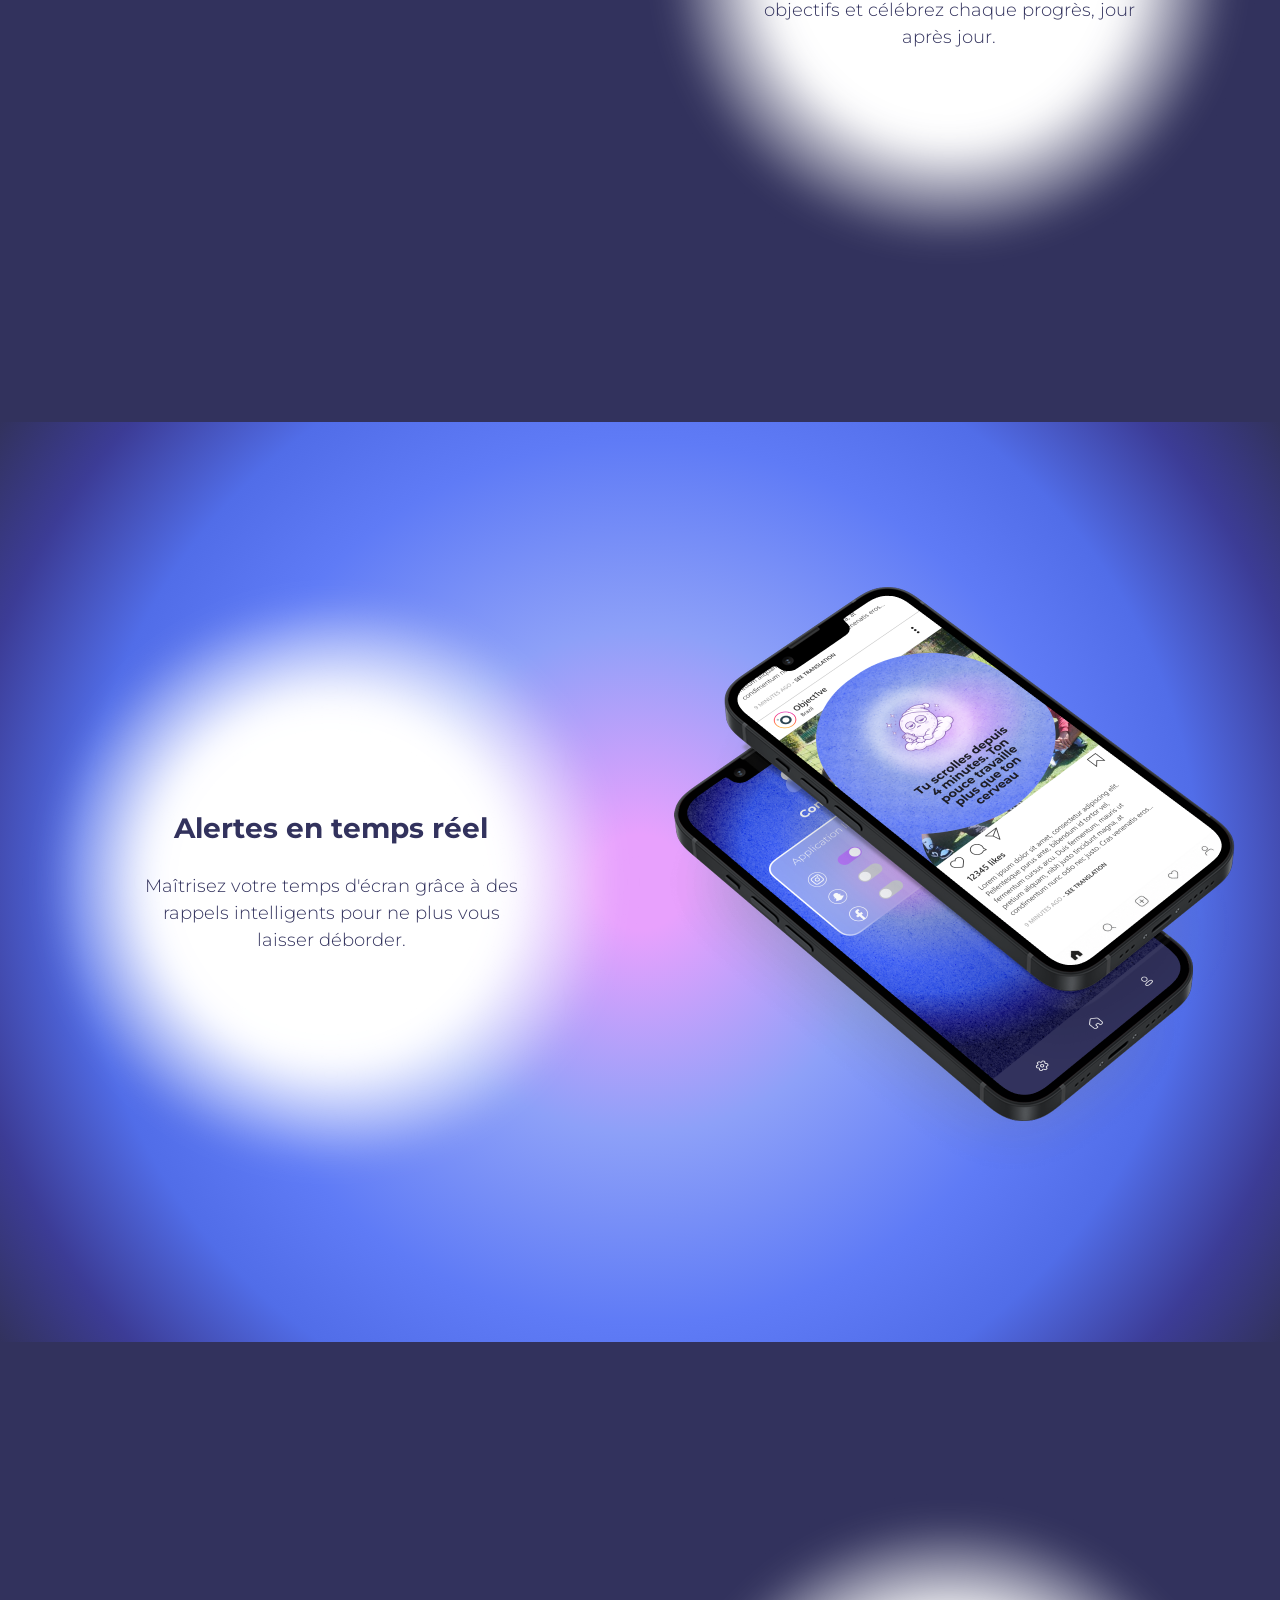
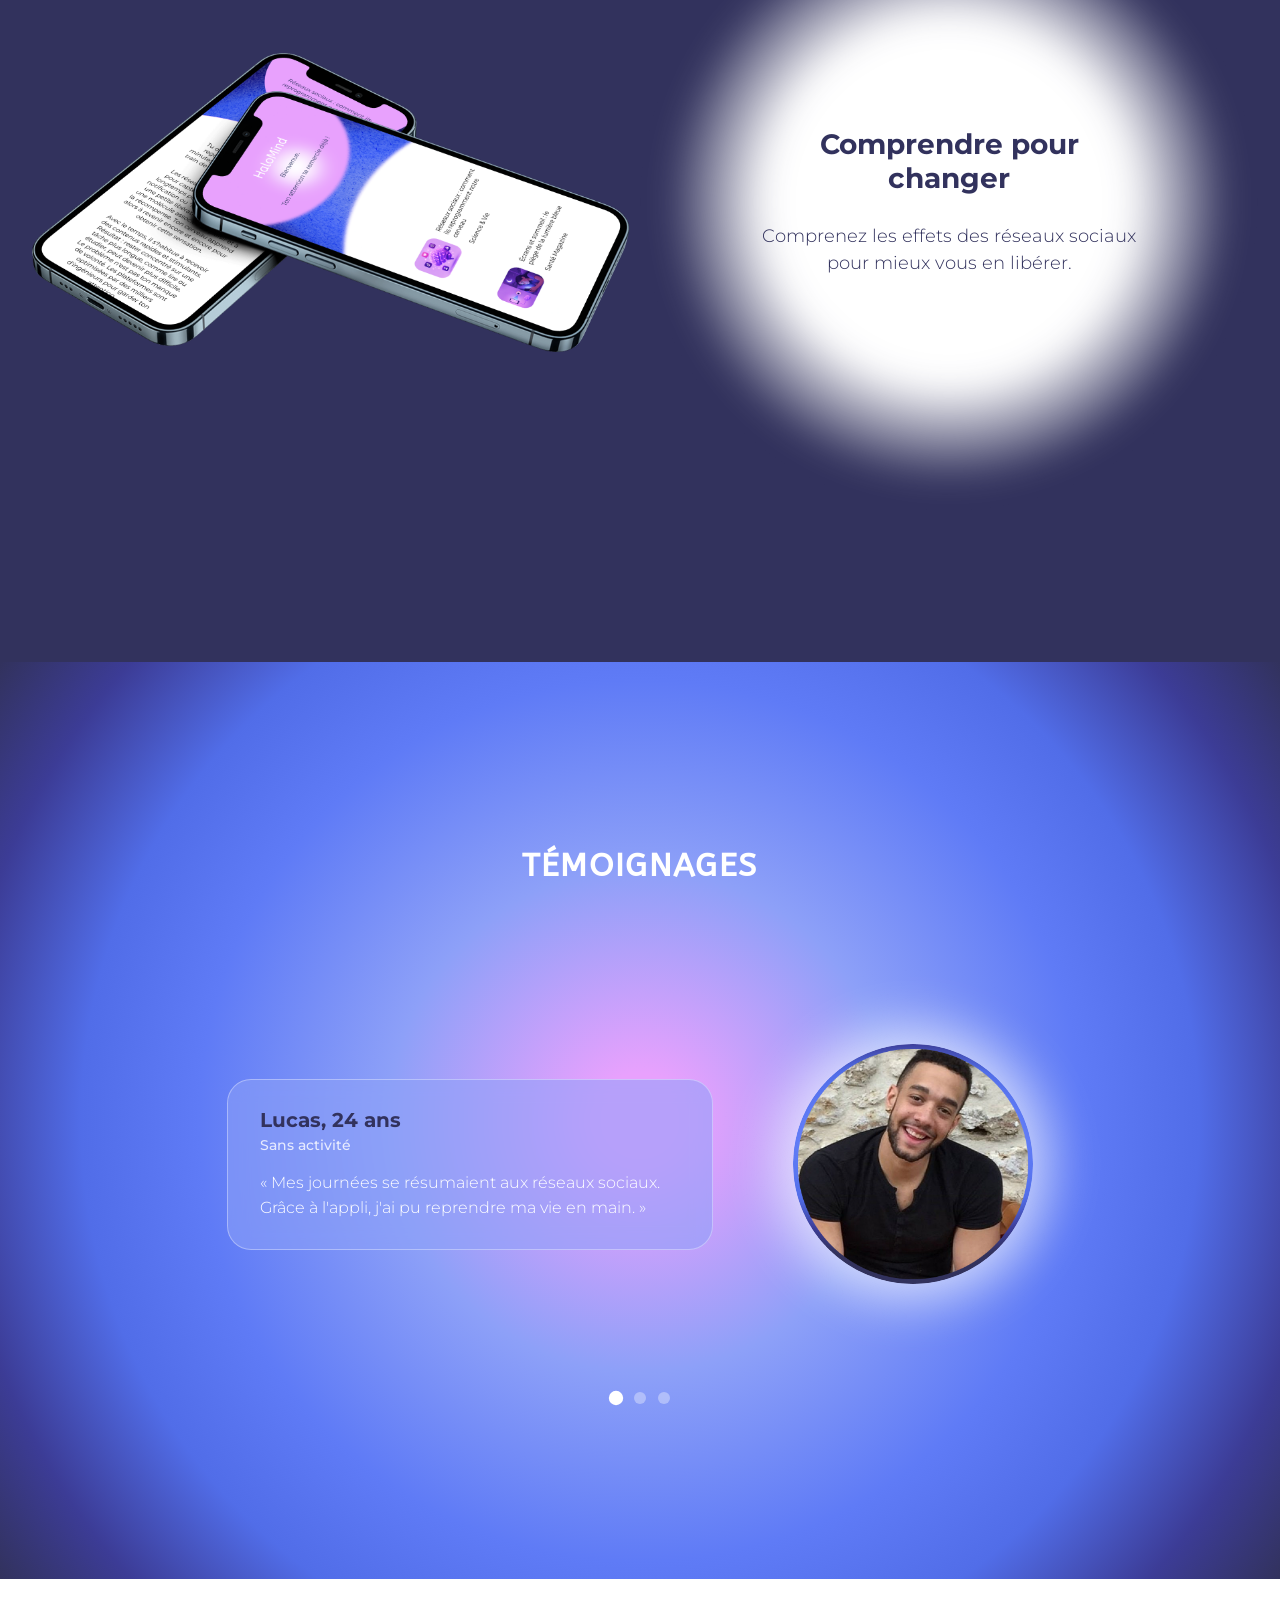
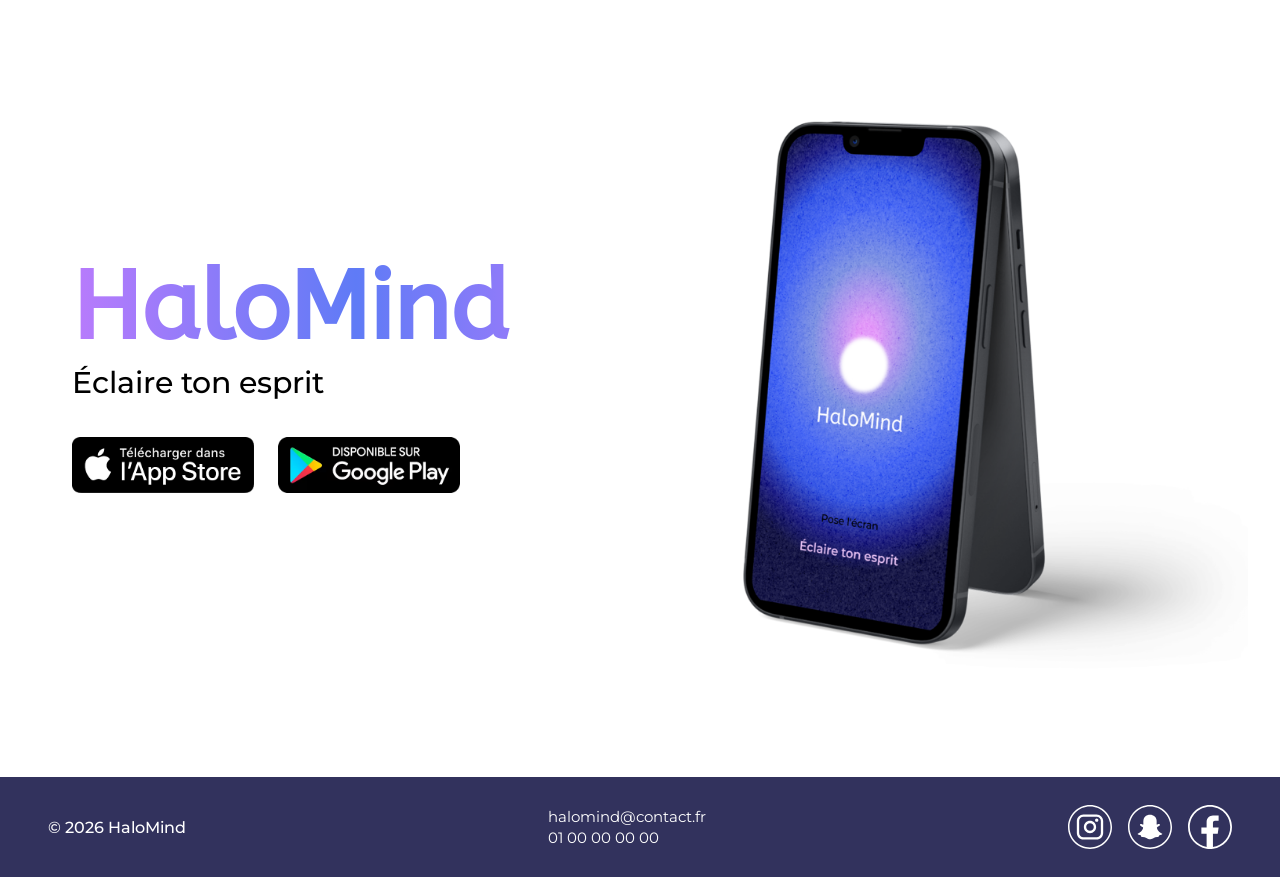
==== commit e73323a5: "final push" ====
--- a/index.html
+++ b/index.html
@@ -41,16 +41,16 @@
                     <p class="context__body">On t'accompagne vers une vie plus ancrée dans le réel, là où les vraies expériences et les vrais moments se passent.</p>
                 </div>
                 <figure class="context__visual context__visual--md">
-                    <img src="img/landing_page/3.fonctionnalites/context1.png" alt="">
+                    <img src="img/landing_page/3.fonctionnalites/oeil2.svg" alt="">
                 </figure>
                 <figure class="context__visual context__visual--sm">
-                    <img src="img/landing_page/3.fonctionnalites/context1.png" alt="">
+                    <img src="img/landing_page/3.fonctionnalites/sablier.svg" alt="">
                 </figure>
             </div>
         </section>
 
         <section id="fonctionnalité">
-            <div class="features-intro radial">
+            <div class="features-intro radial" style="padding: 30px;">
                 <p class="features-tagline">FONCTIONNALITÉS</p><!--LAISSEZ-VOUS TRAVERSER PAR L'EXPÉRIENCE-->
                 <article class="feature feature--text-left">
                     <div class="feature__text-wrap">
--- a/index.css
+++ b/index.css
@@ -5,7 +5,7 @@
 #contexte{
   position: relative;
   background: var(--color-dark);
-  padding: 177px var(--space-lg) 0;
+  padding: 180px var(--space-lg) 0;
   overflow: hidden;
 }
 
@@ -99,7 +99,7 @@
   justify-content: center;
   gap: 20px;
   min-height: 100vh;
-  padding: 80px var(--space-lg);
+  padding: 10px var(--space-lg);
   overflow: hidden;
 }
 
@@ -178,7 +178,7 @@
 
 #temoignages{
   text-align: center;
-  padding: 176px var(--space-lg);
+  padding: 185px var(--space-lg);
 }
 
 .carousel{
